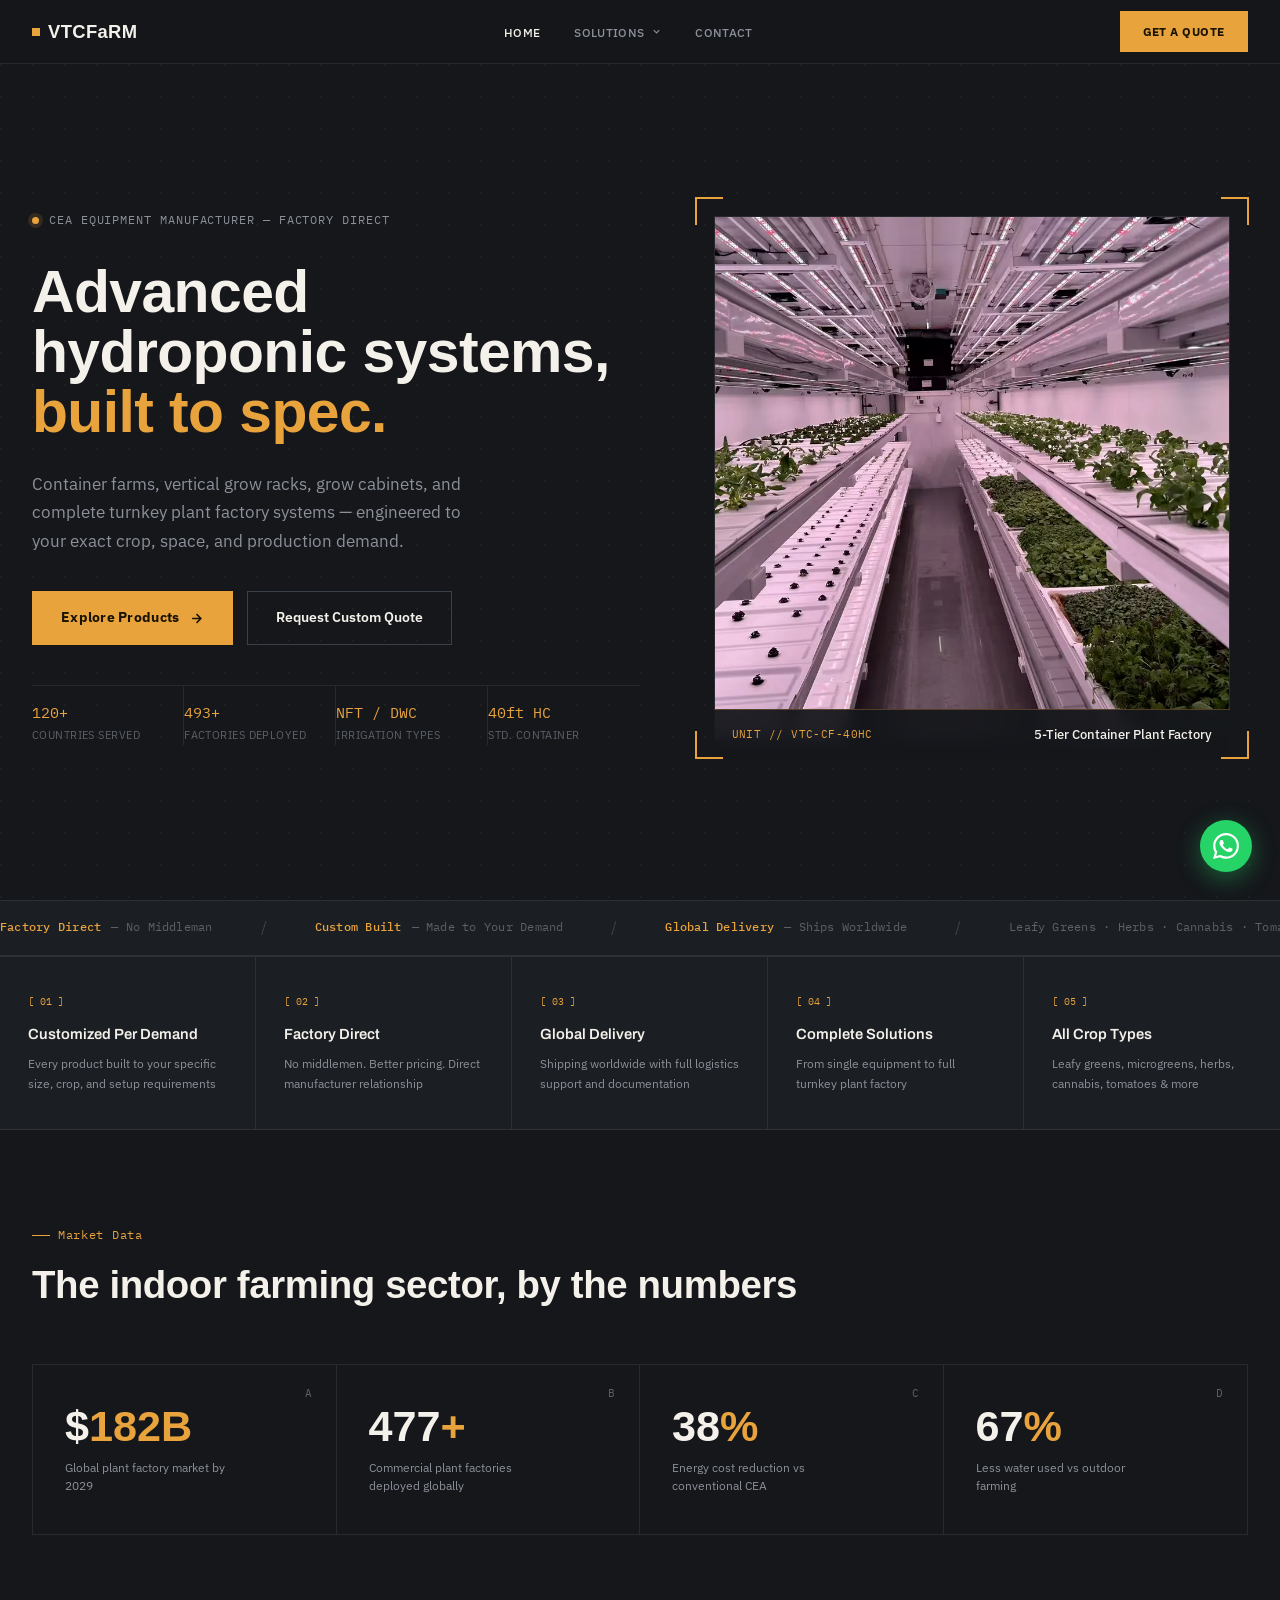
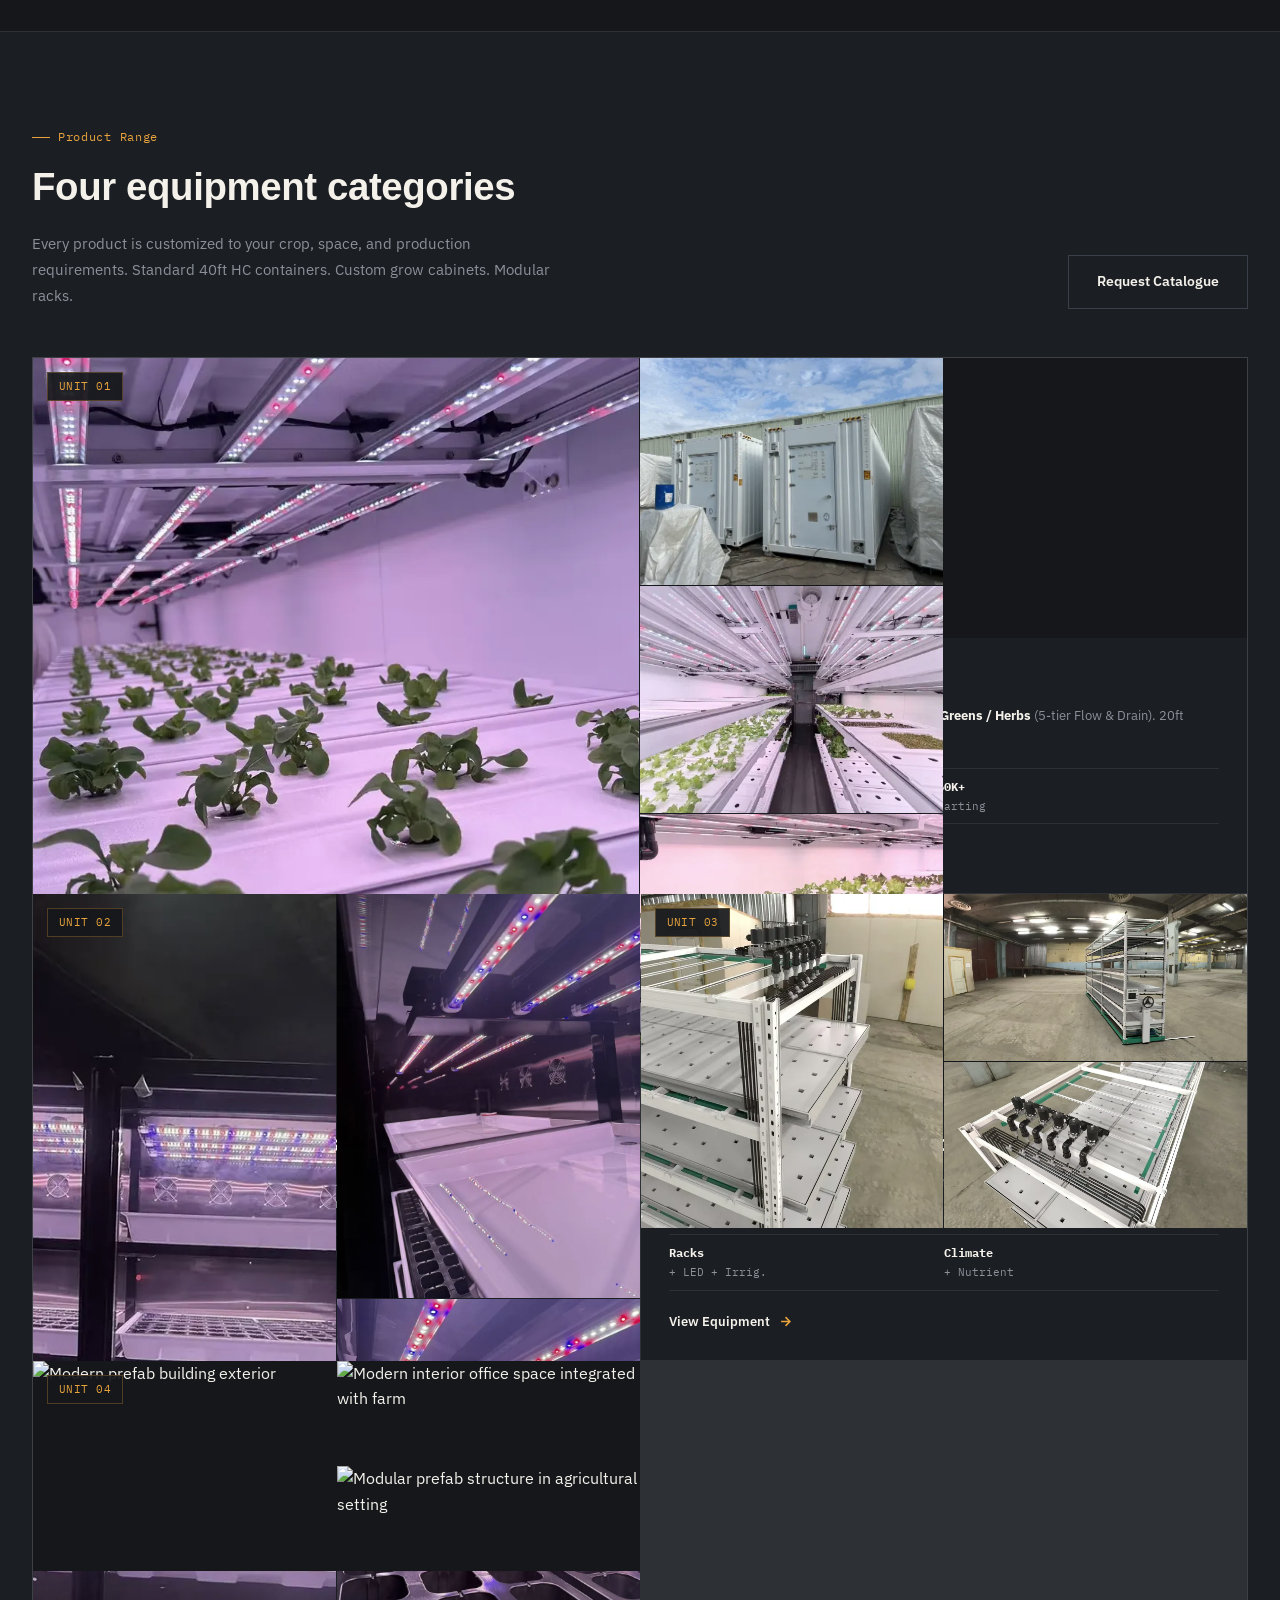
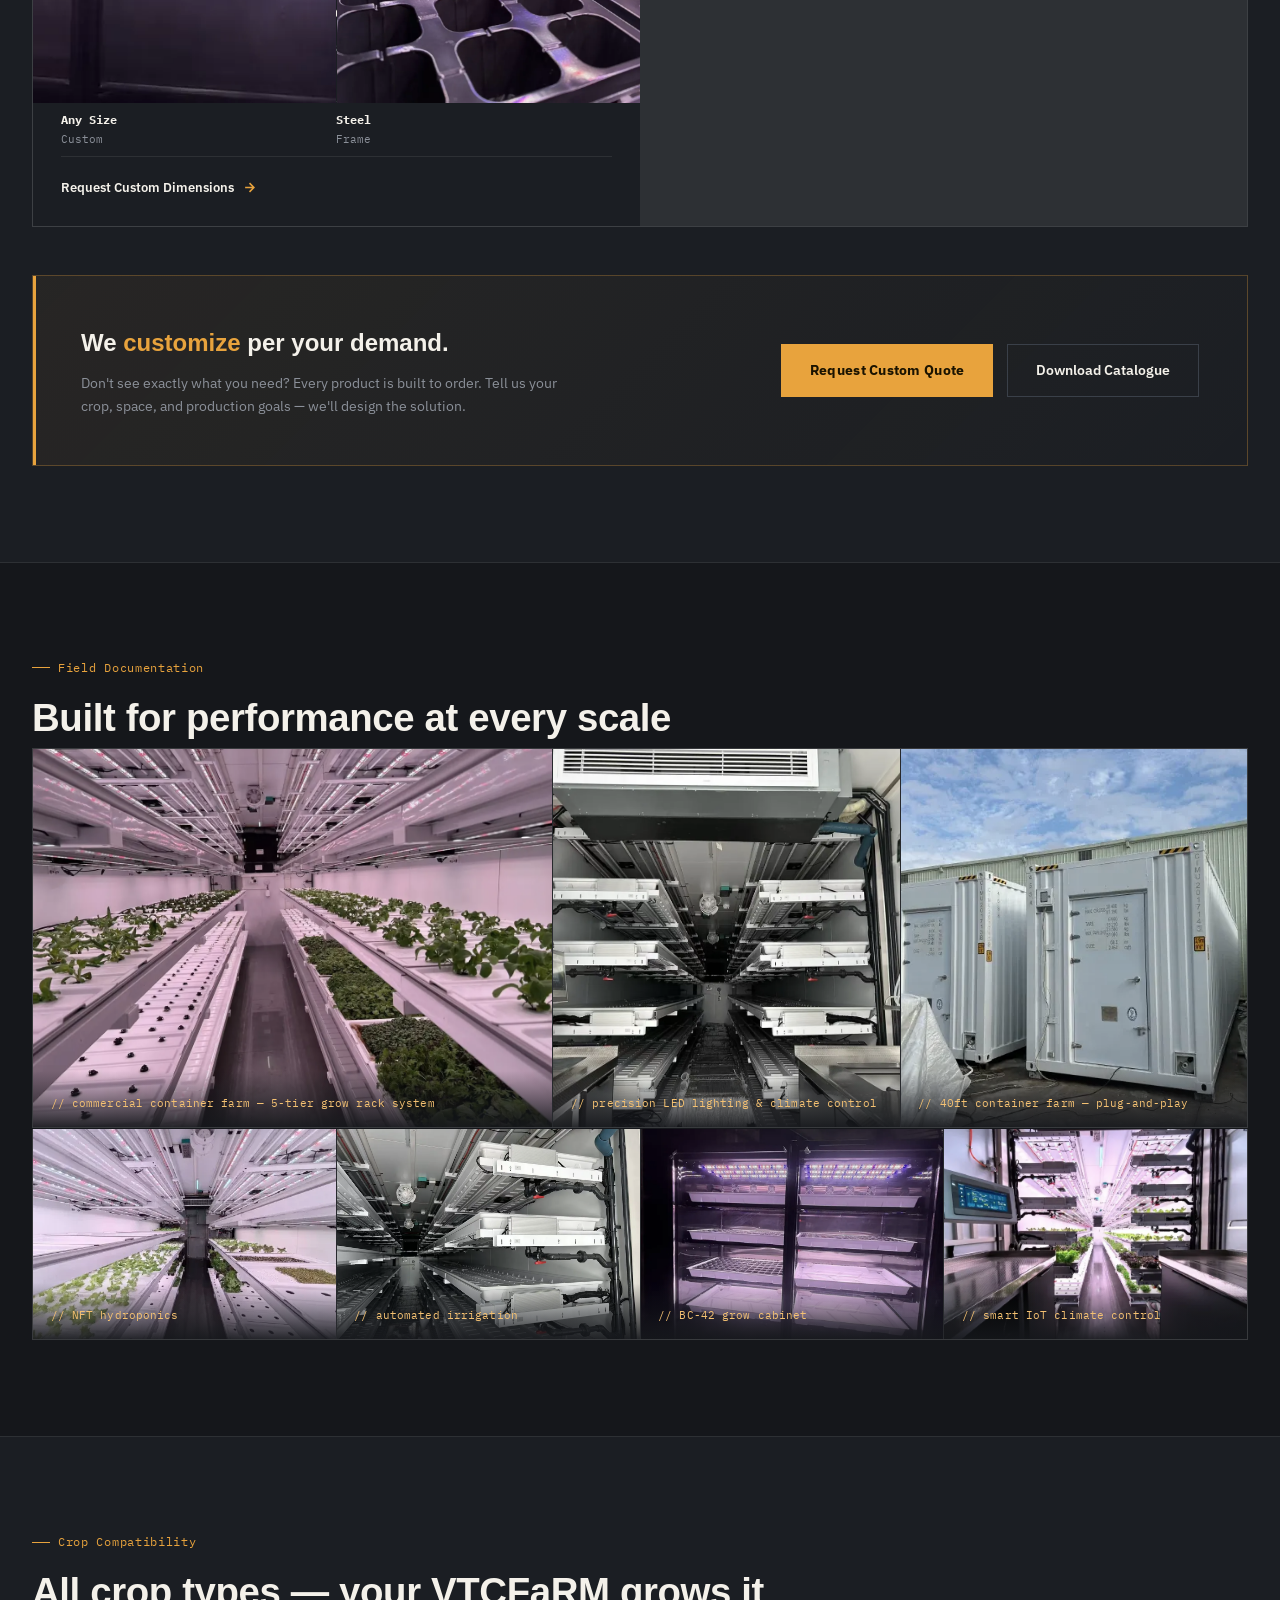
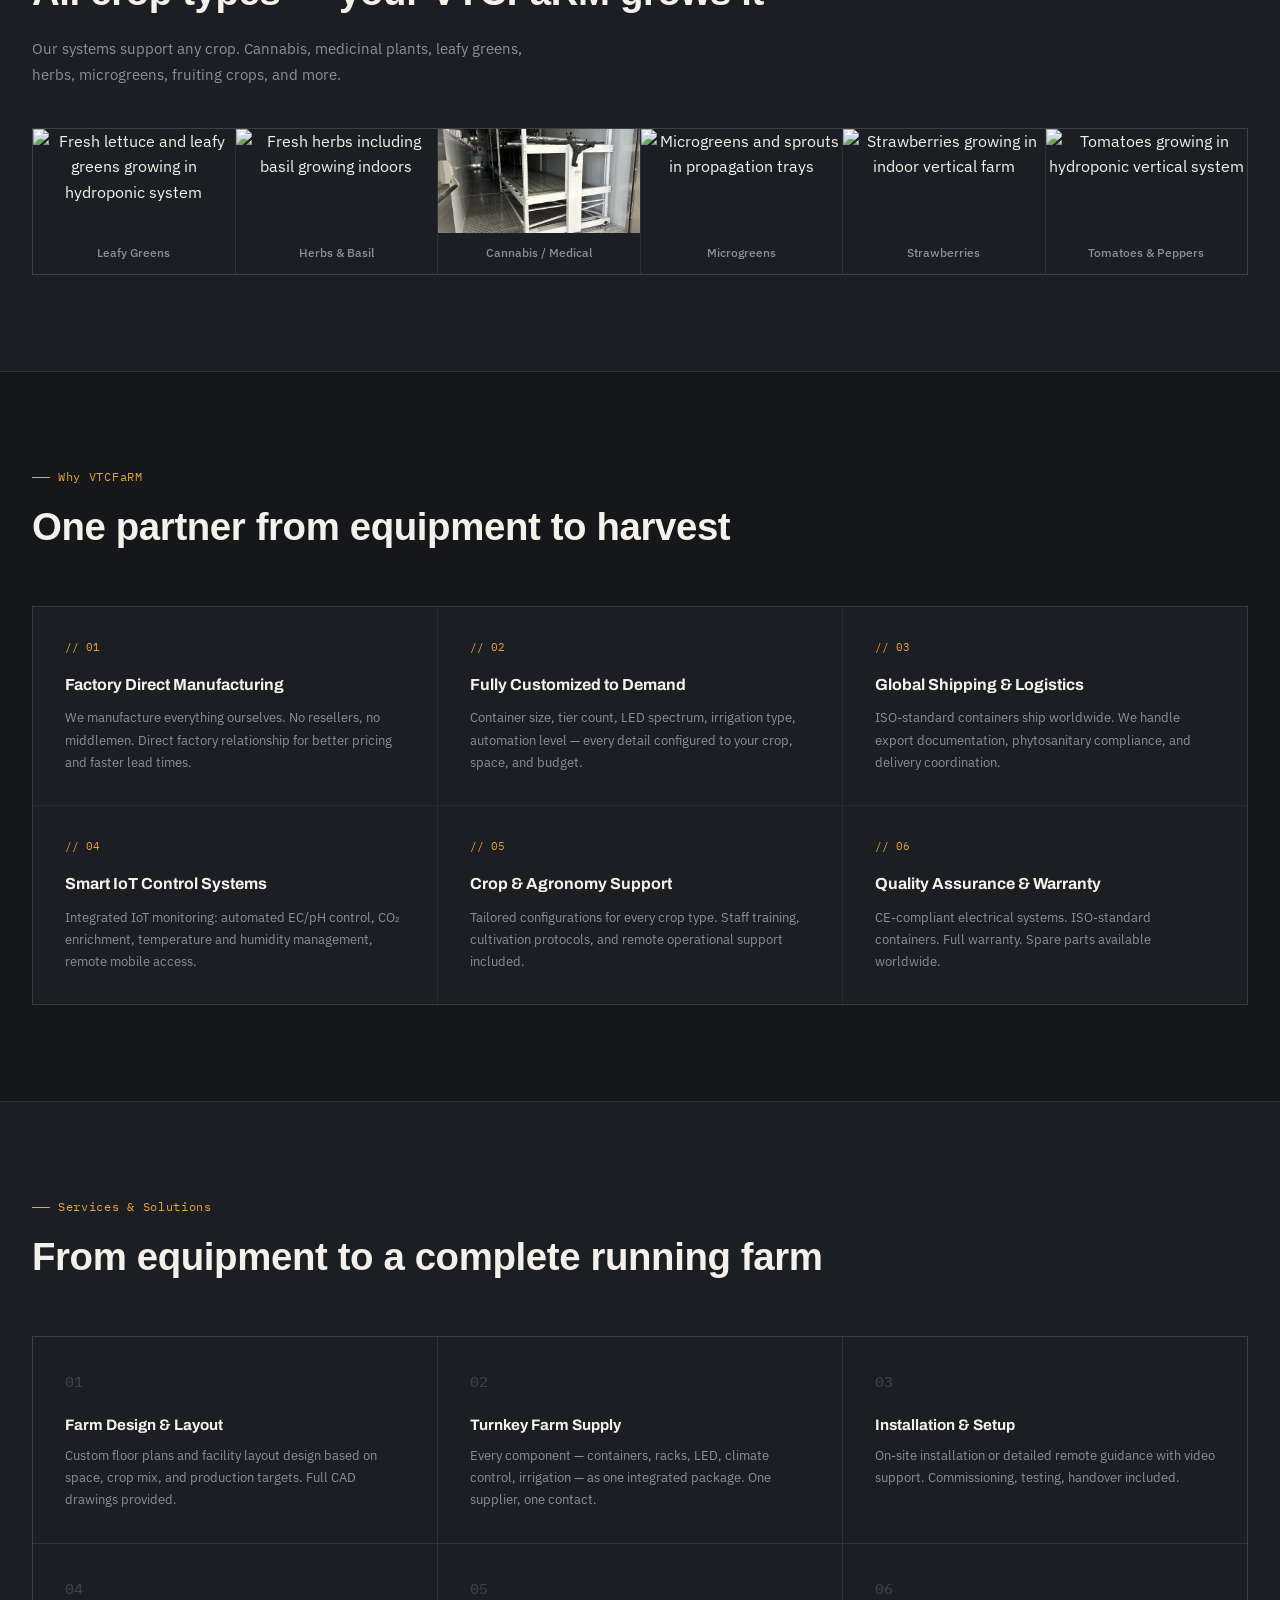
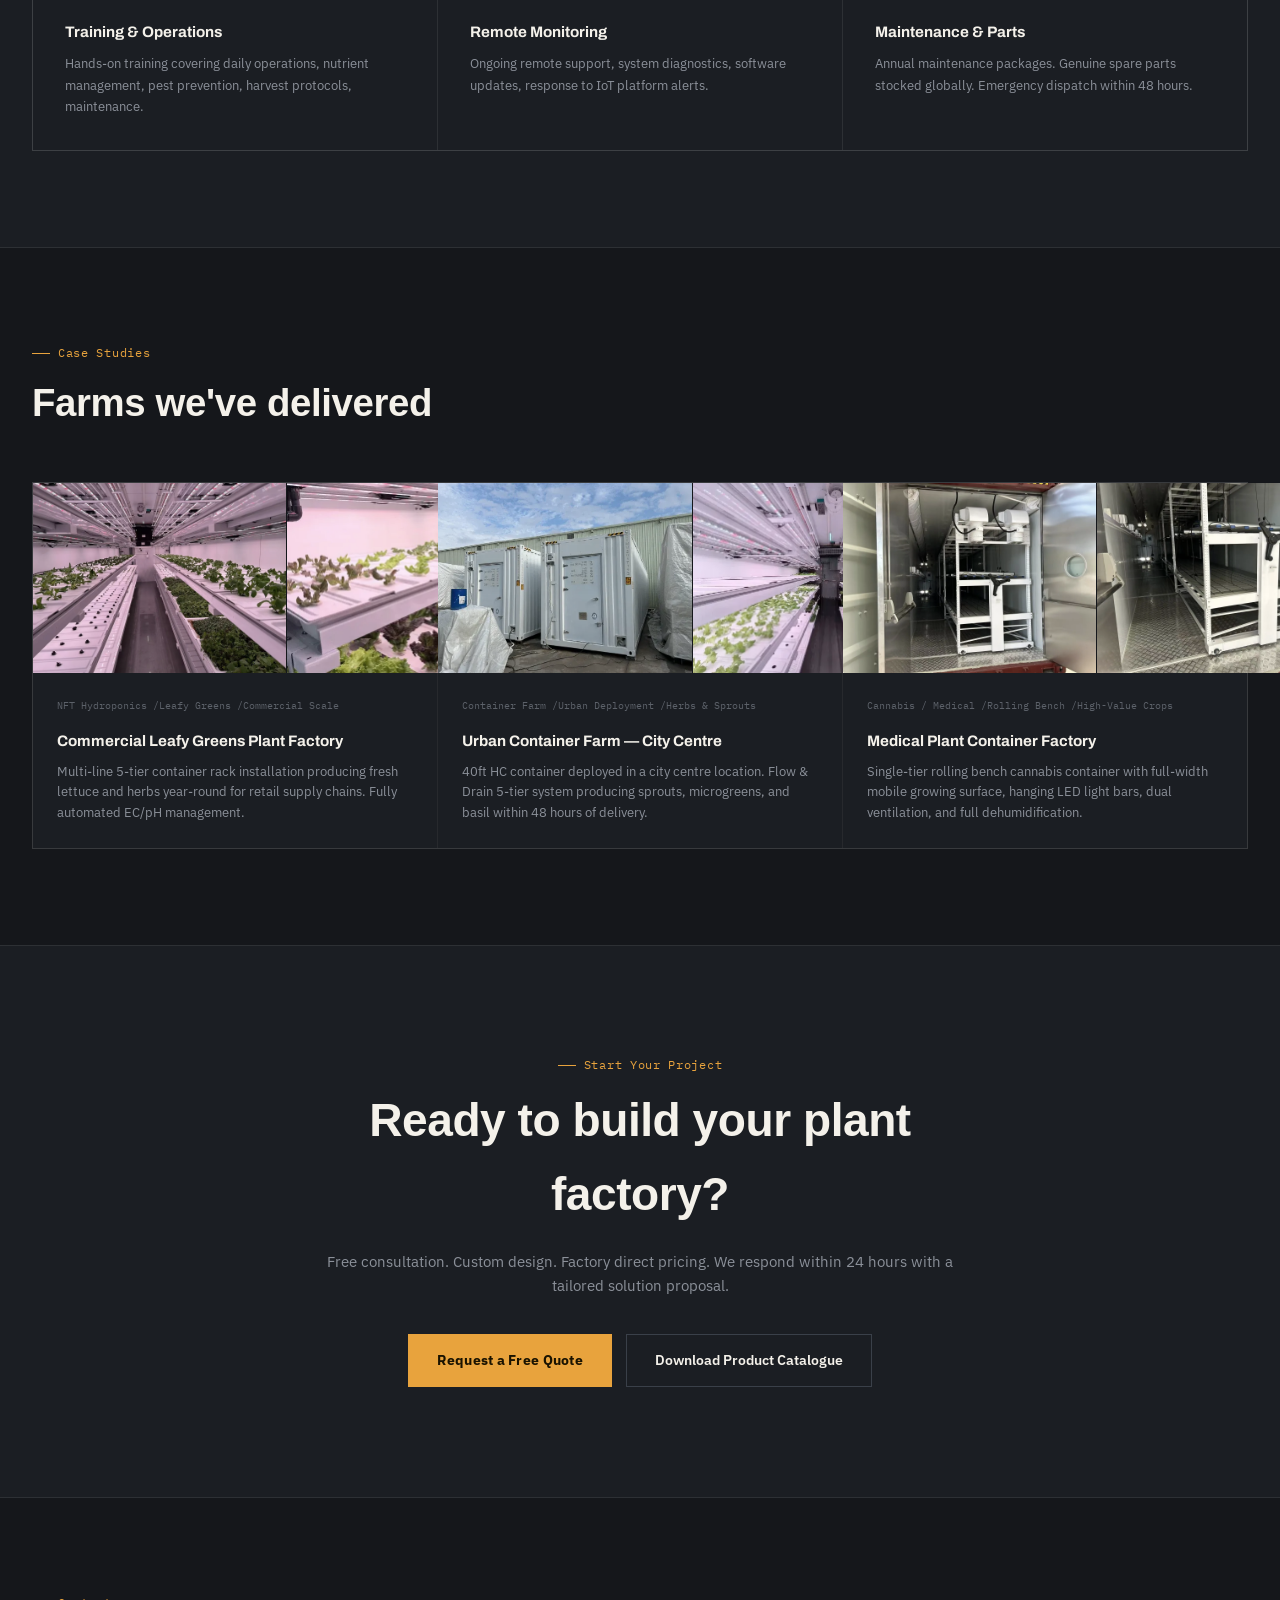
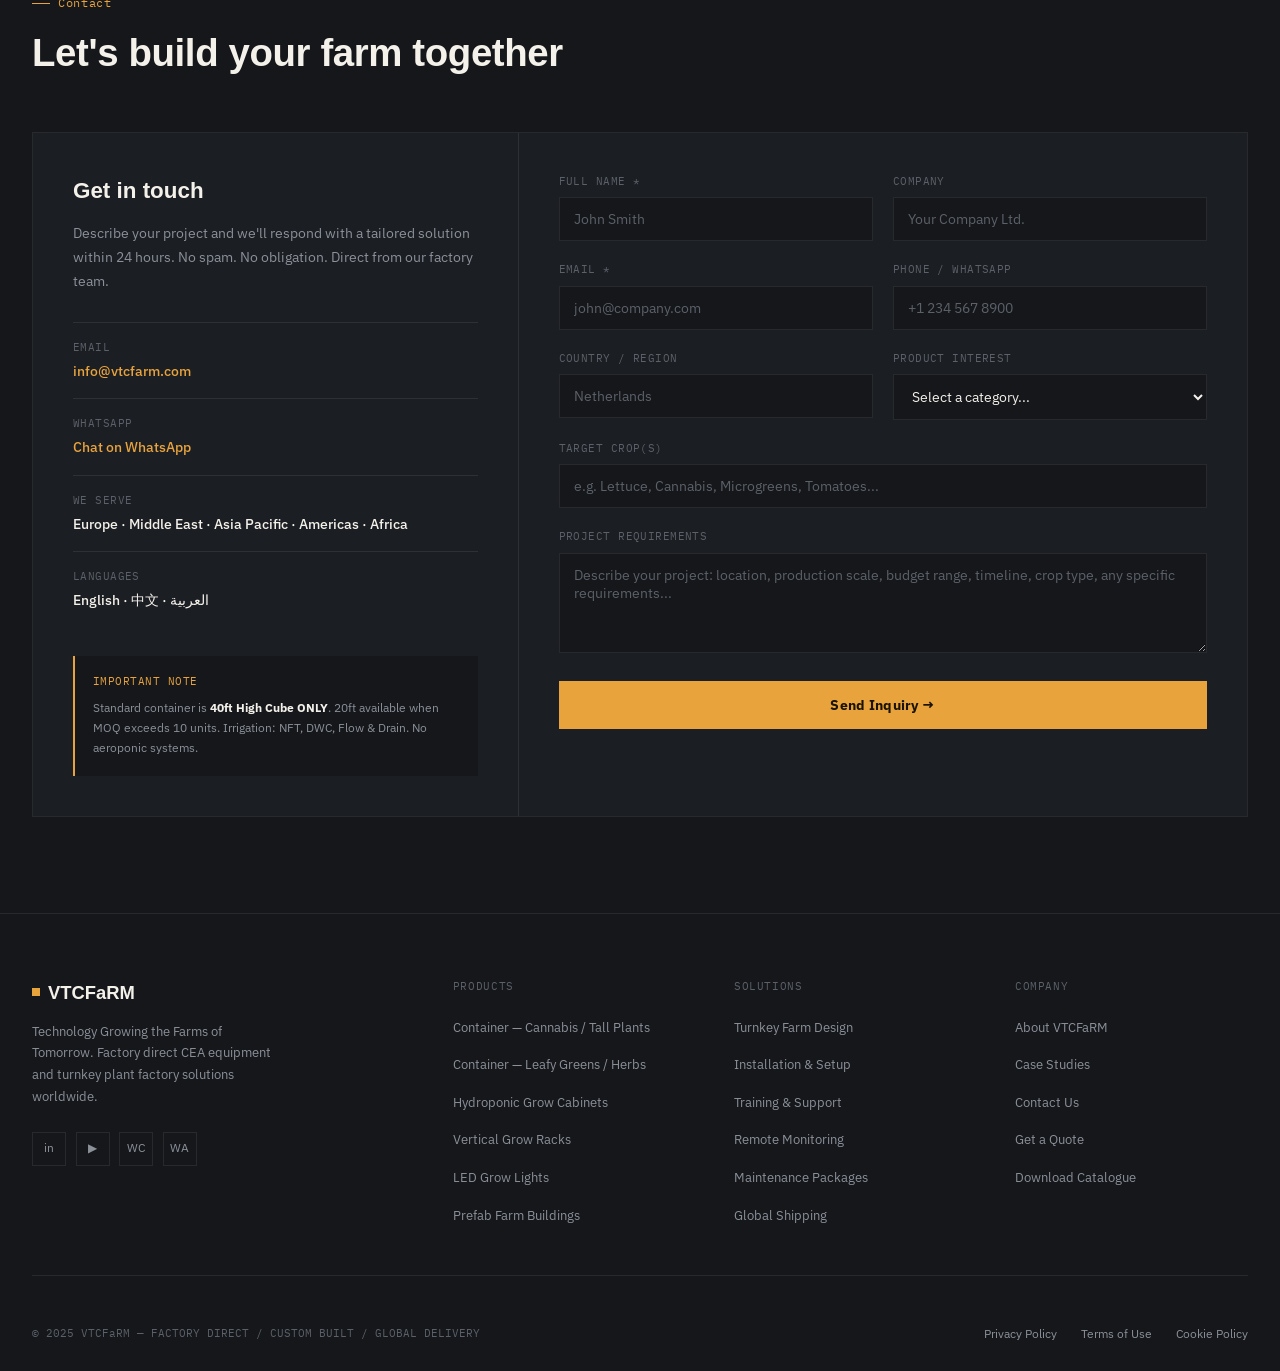
==== index.html @ f8f25120 "Add files via upload" ====
<!DOCTYPE html>
<html lang="en">
<head>
<meta charset="UTF-8"/>
<meta name="viewport" content="width=device-width, initial-scale=1.0, viewport-fit=cover"/>
<meta name="theme-color" content="#15171B"/>
<title>VTCFaRM | Advanced Hydroponic Solutions — Container Farms, Grow Racks, Plant Factory Systems</title>
<meta name="description" content="VTCFaRM specializes in controlled environment agriculture: 40ft container farms, grow cabinets, vertical grow racks, LED systems, and complete turnkey plant factory solutions. Factory direct. Global delivery. Fully customized."/>
<meta name="keywords" content="container farm, vertical farming, hydroponic systems, plant factory, grow cabinet, LED grow lights, CEA, indoor agriculture, NFT, DWC, flow drain, microgreens, cannabis, leafy greens"/>
<meta name="robots" content="index, follow"/>
<link rel="canonical" href="https://vtcfarm.com/"/>
<meta property="og:type" content="website"/>
<meta property="og:url" content="https://vtcfarm.com/"/>
<meta property="og:title" content="VTCFaRM | Advanced Hydroponic Solutions"/>
<meta property="og:description" content="Factory Direct. Custom Built. Global Delivery. Turnkey plant factory solutions for every crop type."/>
<meta property="og:image" content="https://vtcfarm.com/og.jpg"/>
<meta name="twitter:card" content="summary_large_image"/>
<meta name="twitter:title" content="VTCFaRM | Advanced Hydroponic Solutions"/>
<meta name="twitter:description" content="Factory Direct. Custom Built. Global Delivery."/>
<link rel="preconnect" href="https://fonts.googleapis.com"/>
<link rel="preconnect" href="https://fonts.gstatic.com" crossorigin/>
<link rel="preconnect" href="https://images.unsplash.com"/>
<link rel="preload" as="image" href="images/real-plants-full-corridor.webp" fetchpriority="high"/>
<link href="https://fonts.googleapis.com/css2?family=Archivo:wght@500;600;700;800&family=Archivo+Expanded:wght@600;700&family=IBM+Plex+Sans:wght@400;500;600&family=IBM+Plex+Mono:wght@400;500&display=swap" rel="stylesheet"/>
<link rel="icon" type="image/svg+xml" href="data:image/svg+xml,%3Csvg xmlns='http://www.w3.org/2000/svg' viewBox='0 0 100 100'%3E%3Ctext y='.9em' font-size='90'%3E🌿%3C/text%3E%3C/svg%3E"/>
<link rel="apple-touch-icon" href="apple-touch-icon.png"/>
<meta name="apple-mobile-web-app-capable" content="yes"/>
<meta name="apple-mobile-web-app-status-bar-style" content="black-translucent"/>
<meta name="apple-mobile-web-app-title" content="VTCFaRM"/>
<script type="application/ld+json">
{"@context":"https://schema.org","@type":"Organization","name":"VTCFaRM","description":"Agricultural technology company specializing in controlled environment agriculture, indoor vertical farming, and plant factory solutions.","url":"https://vtcfarm.com","contactPoint":{"@type":"ContactPoint","email":"info@vtcfarm.com","contactType":"sales","availableLanguage":["English","Chinese","Arabic"]},"sameAs":["https://linkedin.com/company/vtcfarm"]}
</script>
<style>
:root {
  --bg:        #15171B;
  --bg2:       #1B1E23;
  --bg3:       #21252B;
  --bg4:       #2A2F37;
  --steel:     #3A4049;
  --hairline:  rgba(255,255,255,0.08);
  --hairline2: rgba(255,255,255,0.05);
  --amber:     #E8A33D;
  --amber-lt:  #F4C172;
  --amber-dk:  #B97E22;
  --blue:      #4C8DF2;
  --blue-lt:   #7FACF7;
  --white:     #F4F1EA;
  --paper:     #EDEAE2;
  --muted:     #8B9099;
  --dim:       #5C6169;
  --amber-glow: rgba(232,163,61,0.14);
  --amber-line: rgba(232,163,61,0.28);
  --blue-glow:  rgba(76,141,242,0.12);
  --FD:   'Archivo', sans-serif;
  --FDX:  'Archivo Expanded', sans-serif;
  --FB:   'IBM Plex Sans', sans-serif;
  --FM:   'IBM Plex Mono', monospace;
  --r:    2px;
  --max:  1280px;
  --ease: cubic-bezier(0.16,1,0.3,1);
}
*,*::before,*::after{box-sizing:border-box;margin:0;padding:0}
html{scroll-behavior:smooth}
body{background:var(--bg);color:var(--white);font-family:var(--FB);line-height:1.6;overflow-x:hidden;font-size:16px}
img{display:block;max-width:100%;height:auto}
a{color:inherit;text-decoration:none}
:focus-visible{outline:2px solid var(--amber);outline-offset:3px}
@media (prefers-reduced-motion: reduce){*{animation-duration:0.01ms !important;transition-duration:0.01ms !important;}}

#nav{position:fixed;top:0;left:0;right:0;z-index:200;height:64px;padding:0 2rem;display:flex;align-items:center;justify-content:space-between;gap:1rem;background:rgba(21,23,27,0.92);-webkit-backdrop-filter:blur(14px);backdrop-filter:blur(14px);border-bottom:1px solid var(--hairline)}
.nav-logo{font-family:var(--FDX);font-weight:700;font-size:1.15rem;letter-spacing:0.02em;display:flex;align-items:center;gap:8px}
.nav-logo .mark{width:8px;height:8px;background:var(--amber)}
.nav-links{display:flex;align-items:center;gap:.1rem;list-style:none;flex:1;justify-content:center}
.nav-links a{padding:6px 16px;font-size:.78rem;font-weight:500;letter-spacing:0.03em;text-transform:uppercase;color:var(--muted);transition:color .2s;font-family:var(--FB)}
.nav-links a:hover,.nav-links a.act{color:var(--white)}
.nav-right{display:flex;align-items:center;gap:.75rem}
.nav-drop{position:relative}
.nav-drop-btn{display:flex;align-items:center;gap:6px;padding:6px 16px;font-size:.78rem;font-weight:500;letter-spacing:0.03em;text-transform:uppercase;color:var(--muted);background:none;border:none;cursor:pointer;font-family:var(--FB);transition:color .2s}
.nav-drop-btn:hover,.nav-drop.open .nav-drop-btn{color:var(--white)}
.nav-drop-btn svg{transition:transform .2s}
.nav-drop.open .nav-drop-btn svg{transform:rotate(180deg)}
.nav-drop-menu{display:none;position:absolute;top:calc(100% + 1px);left:50%;transform:translateX(-50%);background:var(--bg2);border:1px solid var(--hairline);min-width:248px;overflow:hidden;box-shadow:0 20px 50px rgba(0,0,0,0.5)}
.nav-drop.open .nav-drop-menu{display:block}
.nav-drop-item{display:flex;align-items:center;gap:10px;padding:12px 16px;font-size:.82rem;color:var(--muted);border-bottom:1px solid var(--hairline2);transition:background .15s,color .15s}
.nav-drop-item:last-child{border-bottom:none}
.nav-drop-item:hover{background:var(--bg3);color:var(--amber)}
.nav-drop-icon{font-family:var(--FM);font-size:.68rem;color:var(--amber);width:22px;flex-shrink:0}
.nav-drop-divider{height:1px;background:var(--hairline)}
.nav-cta{background:var(--amber);color:#1A1300;padding:10px 22px;font-weight:700;font-size:.78rem;letter-spacing:0.04em;text-transform:uppercase;font-family:var(--FB);white-space:nowrap;transition:background .2s;border:1px solid var(--amber)}
.nav-cta:hover{background:var(--amber-lt);border-color:var(--amber-lt)}
.ham{display:none;flex-direction:column;gap:5px;background:none;border:none;cursor:pointer;padding:4px}
.ham span{display:block;width:22px;height:2px;background:var(--white)}

.hero{min-height:100vh;padding:104px 2rem 0;display:flex;flex-direction:column;background:var(--bg);position:relative;overflow:hidden}
.hero-bg{position:absolute;inset:0;pointer-events:none;background-image:radial-gradient(circle at 1px 1px, var(--hairline) 1px, transparent 0);background-size:32px 32px;opacity:.5}
.hero-inner{max-width:var(--max);margin:0 auto;width:100%;flex:1;display:grid;grid-template-columns:1.1fr 1fr;gap:3.5rem;align-items:center;position:relative;z-index:1;padding-bottom:3rem}
.hero-tag{display:flex;align-items:center;gap:10px;margin-bottom:2rem}
.hero-tag .dot{width:7px;height:7px;background:var(--amber);border-radius:50%;flex-shrink:0;box-shadow:0 0 0 4px var(--amber-glow)}
.hero-tag span{font-family:var(--FM);font-size:.72rem;letter-spacing:0.08em;text-transform:uppercase;color:var(--muted)}
.hero-h1{font-family:var(--FDX);font-size:clamp(2.4rem,4.6vw,4.4rem);font-weight:700;line-height:1.02;letter-spacing:-0.01em;margin-bottom:1.75rem;color:var(--white)}
.hero-h1 .ac{color:var(--amber)}
.hero-sub{font-size:1.05rem;color:var(--muted);line-height:1.7;margin-bottom:2.25rem;max-width:460px;font-weight:400}
.hero-btns{display:flex;gap:.85rem;flex-wrap:wrap;margin-bottom:2.5rem}
.btn-a{background:var(--amber);color:#1A1300;padding:15px 28px;font-weight:700;font-size:.85rem;letter-spacing:0.02em;font-family:var(--FB);display:inline-flex;align-items:center;gap:10px;transition:all .25s var(--ease);border:1px solid var(--amber)}
.btn-a:hover{background:var(--amber-lt);border-color:var(--amber-lt);transform:translateY(-2px)}
.btn-o{background:transparent;color:var(--white);padding:15px 28px;border:1px solid var(--steel);font-weight:600;font-size:.85rem;font-family:var(--FB);display:inline-flex;align-items:center;gap:10px;transition:all .25s var(--ease)}
.btn-o:hover{border-color:var(--white)}
.hero-specs{display:flex;gap:0;border-top:1px solid var(--hairline)}
.hero-spec{flex:1;padding:14px 0 0;border-right:1px solid var(--hairline)}
.hero-spec:last-child{border-right:none}
.hero-spec-val{font-family:var(--FM);font-size:.95rem;color:var(--amber);margin-bottom:3px}
.hero-spec-label{font-size:.68rem;color:var(--dim);text-transform:uppercase;letter-spacing:0.04em}

.hero-visual{position:relative;height:560px}
.bracket-frame{position:absolute;inset:0}
.bracket-frame::before,.bracket-frame::after,.bracket-frame .bl,.bracket-frame .br{content:'';position:absolute;width:28px;height:28px;z-index:2}
.bracket-frame::before{top:-1px;left:-1px;border-top:2px solid var(--amber);border-left:2px solid var(--amber)}
.bracket-frame::after{top:-1px;right:-1px;border-top:2px solid var(--amber);border-right:2px solid var(--amber)}
.bracket-frame .bl{bottom:-1px;left:-1px;border-bottom:2px solid var(--amber);border-left:2px solid var(--amber)}
.bracket-frame .br{bottom:-1px;right:-1px;border-bottom:2px solid var(--amber);border-right:2px solid var(--amber)}
.hero-img-main{position:absolute;inset:18px;overflow:hidden;border:1px solid var(--hairline)}
.hero-img-main img{width:100%;height:100%;object-fit:cover;filter:grayscale(0.1) contrast(1.05)}
.hero-tagplate{position:absolute;bottom:-1px;left:18px;right:18px;background:rgba(21,23,27,0.94);-webkit-backdrop-filter:blur(8px);backdrop-filter:blur(8px);border-top:1px solid var(--amber-line);padding:14px 18px;display:flex;justify-content:space-between;align-items:center}
.tagplate-id{font-family:var(--FM);font-size:.68rem;color:var(--amber);letter-spacing:0.04em}
.tagplate-name{font-family:var(--FB);font-size:.82rem;color:var(--white);font-weight:500}

.ticker-wrap{background:var(--bg2);border-top:1px solid var(--hairline);border-bottom:1px solid var(--hairline);padding:14px 0;overflow:hidden}
.ticker{display:flex;gap:3rem;animation:scroll-x 28s linear infinite;width:max-content}
@keyframes scroll-x{from{transform:translateX(0)}to{transform:translateX(-50%)}}
.tick-item{display:flex;align-items:center;gap:10px;white-space:nowrap;font-family:var(--FM);font-size:.74rem;color:var(--dim);letter-spacing:0.02em}
.tick-item b{color:var(--amber);font-weight:500}
.tick-sep{color:var(--steel)}

.sec{padding:96px 2rem}
.sec-inner{max-width:var(--max);margin:0 auto}
.sec-head{display:flex;justify-content:space-between;align-items:flex-end;gap:2rem;margin-bottom:3rem;flex-wrap:wrap}
.sec-num{font-family:var(--FM);font-size:.72rem;color:var(--amber);letter-spacing:0.06em;margin-bottom:.6rem;display:flex;align-items:center;gap:8px}
.sec-num::before{content:'';width:18px;height:1px;background:var(--amber)}
.sec-h2{font-family:var(--FDX);font-size:clamp(1.7rem,3vw,2.5rem);font-weight:700;letter-spacing:-0.01em;color:var(--white)}
.sec-sub{color:var(--muted);font-size:.95rem;margin-top:.85rem;max-width:520px;line-height:1.7}

.km-strip{background:var(--bg2);border-top:1px solid var(--hairline);border-bottom:1px solid var(--hairline)}
.km-inner{max-width:var(--max);margin:0 auto;display:grid;grid-template-columns:repeat(5,1fr)}
.km-item{padding:2.25rem 1.75rem;border-right:1px solid var(--hairline);transition:background .2s}
.km-item:last-child{border-right:none}
.km-item:hover{background:var(--bg3)}
.km-tag{font-family:var(--FM);font-size:.65rem;color:var(--amber);margin-bottom:.85rem}
.km-title{font-family:var(--FD);font-size:.92rem;font-weight:600;color:var(--white);margin-bottom:.5rem}
.km-desc{font-size:.78rem;color:var(--muted);line-height:1.55}

.stats-grid{display:grid;grid-template-columns:repeat(4,1fr);border:1px solid var(--hairline);margin-top:3rem}
.stat-card{padding:2.5rem 2rem;border-right:1px solid var(--hairline);text-align:left;position:relative}
.stat-card:last-child{border-right:none}
.stat-card::before{content:attr(data-idx);position:absolute;top:1.25rem;right:1.5rem;font-family:var(--FM);font-size:.68rem;color:var(--dim)}
.stat-num{font-family:var(--FDX);font-size:clamp(1.9rem,3.4vw,2.7rem);font-weight:700;color:var(--white);line-height:1}
.stat-num .unit{color:var(--amber)}
.stat-label{font-size:.78rem;color:var(--muted);margin-top:.65rem;line-height:1.45;max-width:180px}

.prod-grid{display:grid;grid-template-columns:repeat(2,1fr);gap:1px;background:var(--hairline);margin-top:3rem;border:1px solid var(--hairline)}
.prod-card{background:var(--bg2);display:flex;flex-direction:column;transition:background .3s var(--ease)}
.prod-card:hover{background:var(--bg3)}
.pc-imgs{display:grid;grid-template-columns:1.5fr 1fr;height:230px;gap:1px;position:relative;background:var(--bg)}
.pc-imgs img{width:100%;height:100%;object-fit:cover;filter:grayscale(0.15);transition:filter .4s ease}
.prod-card:hover .pc-imgs img{filter:grayscale(0)}
.pc-imgs .pc-img-col{display:flex;flex-direction:column;gap:1px}
.pc-imgs .pc-img-col img{flex:1;width:100%;object-fit:cover}
.pc-pill{position:absolute;top:14px;left:14px;background:rgba(21,23,27,0.92);color:var(--amber);font-family:var(--FM);font-size:.66rem;letter-spacing:0.04em;padding:5px 11px;border:1px solid var(--amber-line);z-index:2}
.pc-body{padding:1.75rem;flex:1;display:flex;flex-direction:column}
.pc-title{font-family:var(--FD);font-size:1.1rem;font-weight:700;margin-bottom:.6rem;color:var(--white)}
.pc-desc{font-size:.84rem;color:var(--muted);line-height:1.65;margin-bottom:1.25rem;flex:1}
.pc-specs{display:flex;gap:0;border-top:1px solid var(--hairline);border-bottom:1px solid var(--hairline);margin-bottom:1.25rem}
.pc-spec{flex:1;padding:8px 4px 8px 0;font-family:var(--FM);font-size:.68rem;color:var(--muted)}
.pc-spec b{color:var(--white);display:block;font-size:.78rem;margin-bottom:1px}
.pc-link{display:inline-flex;align-items:center;gap:8px;color:var(--white);font-size:.82rem;font-weight:600;margin-top:auto;font-family:var(--FB)}
.pc-link svg{color:var(--amber);transition:transform .2s}
.prod-card:hover .pc-link svg{transform:translateX(5px)}
.prod-card.wide{grid-column:1/3}
.prod-card.wide .pc-imgs{height:280px;grid-template-columns:2fr 1fr 1fr}
.prod-card.wide .pc-img-col img{height:139px}

.showcase-row1{display:grid;grid-template-columns:1.5fr 1fr 1fr;gap:1px;height:380px;background:var(--hairline);border:1px solid var(--hairline)}
.showcase-row2{display:grid;grid-template-columns:repeat(4,1fr);gap:1px;margin-top:1px;background:var(--hairline);border:1px solid var(--hairline);border-top:none}
.sh-img{position:relative;overflow:hidden;background:var(--bg)}
.sh-img img{width:100%;height:100%;object-fit:cover;filter:grayscale(0.2);transition:filter .5s,transform .6s}
.sh-img:hover img{filter:grayscale(0);transform:scale(1.03)}
.showcase-row2 .sh-img{height:210px}
.sh-cap{position:absolute;bottom:0;left:0;right:0;background:linear-gradient(transparent,rgba(21,23,27,0.92));padding:1.5rem 1.1rem 0.9rem;font-family:var(--FM);font-size:.7rem;color:var(--amber-lt);letter-spacing:0.01em}

.crops-grid{display:grid;grid-template-columns:repeat(6,1fr);gap:1px;background:var(--hairline);border:1px solid var(--hairline);margin-top:2.5rem}
.crop-card{background:var(--bg2);text-align:center;transition:background .2s}
.crop-card:hover{background:var(--bg3)}
.crop-img{height:104px;overflow:hidden}
.crop-img img{width:100%;height:100%;object-fit:cover;filter:grayscale(0.3);transition:filter .3s,transform .4s}
.crop-card:hover .crop-img img{filter:grayscale(0);transform:scale(1.06)}
.crop-name{font-size:.74rem;font-weight:500;color:var(--muted);padding:.7rem .4rem;font-family:var(--FB)}

.custom-banner{border:1px solid var(--amber-line);background:linear-gradient(135deg,rgba(232,163,61,0.06),transparent);padding:3rem;display:flex;align-items:center;justify-content:space-between;gap:2rem;margin-top:3rem;flex-wrap:wrap;position:relative}
.custom-banner::before{content:'';position:absolute;top:0;left:0;width:3px;height:100%;background:var(--amber)}
.cb-title{font-family:var(--FDX);font-size:1.5rem;font-weight:700;margin-bottom:.5rem;color:var(--white)}
.cb-title .ac{color:var(--amber)}
.cb-desc{color:var(--muted);font-size:.9rem;max-width:480px;line-height:1.6}
.cb-btns{display:flex;gap:.85rem;flex-wrap:wrap;flex-shrink:0}

.why-grid{display:grid;grid-template-columns:repeat(3,1fr);gap:1px;background:var(--hairline);border:1px solid var(--hairline);margin-top:3rem}
.why-card{background:var(--bg2);padding:2rem;transition:background .2s}
.why-card:hover{background:var(--bg3)}
.why-tag{font-family:var(--FM);font-size:.68rem;color:var(--amber);margin-bottom:1rem}
.why-title{font-family:var(--FD);font-weight:700;font-size:1rem;color:var(--white);margin-bottom:.55rem}
.why-desc{font-size:.84rem;color:var(--muted);line-height:1.65}

.sol-grid{display:grid;grid-template-columns:repeat(3,1fr);gap:1px;background:var(--hairline);border:1px solid var(--hairline);margin-top:3rem}
.sol-card{background:var(--bg2);padding:2rem;transition:background .2s;position:relative}
.sol-card:hover{background:var(--bg3)}
.sol-id{font-family:var(--FM);font-size:.95rem;color:var(--steel);font-weight:500;margin-bottom:1.25rem}
.sol-title{font-family:var(--FD);font-weight:700;font-size:.95rem;color:var(--white);margin-bottom:.5rem}
.sol-desc{font-size:.83rem;color:var(--muted);line-height:1.65}

.proj-grid{display:grid;grid-template-columns:repeat(3,1fr);gap:1px;background:var(--hairline);border:1px solid var(--hairline);margin-top:3rem}
.proj-card{background:var(--bg2);transition:background .3s}
.proj-card:hover{background:var(--bg3)}
.proj-img{height:190px;position:relative;background:var(--bg)}
.proj-img-strip{display:flex;height:100%;gap:1px}
.proj-img-strip img{flex:1;object-fit:cover;filter:grayscale(0.2);transition:filter .4s,transform .5s}
.proj-card:hover .proj-img-strip img{filter:grayscale(0);transform:scale(1.04)}
.proj-body{padding:1.5rem}
.proj-tags{display:flex;gap:0;margin-bottom:1rem;font-family:var(--FM);font-size:.65rem;color:var(--dim);flex-wrap:wrap}
.proj-tags span:not(:last-child)::after{content:' / '}
.proj-title{font-family:var(--FD);font-weight:700;font-size:.95rem;color:var(--white);margin-bottom:.5rem}
.proj-desc{font-size:.81rem;color:var(--muted);line-height:1.6}

.cta-strip{padding:110px 2rem;text-align:center;position:relative;background:var(--bg2);border-top:1px solid var(--hairline);border-bottom:1px solid var(--hairline)}
.cta-inner{max-width:640px;margin:0 auto;position:relative;z-index:1}
.cta-h2{font-family:var(--FDX);font-size:clamp(1.9rem,3.6vw,2.9rem);font-weight:700;letter-spacing:-0.01em;margin-bottom:1.1rem;color:var(--white)}
.cta-sub{color:var(--muted);margin-bottom:2.25rem;font-size:.95rem}
.cta-btns{display:flex;gap:.85rem;justify-content:center;flex-wrap:wrap}

.contact-layout{display:grid;grid-template-columns:1fr 1.5fr;gap:0;margin-top:3rem;border:1px solid var(--hairline)}
.contact-info{padding:2.5rem;border-right:1px solid var(--hairline);background:var(--bg2)}
.contact-info h3{font-family:var(--FDX);font-size:1.4rem;font-weight:700;margin-bottom:.85rem;color:var(--white)}
.contact-info p{color:var(--muted);font-size:.88rem;line-height:1.7;margin-bottom:1.75rem}
.c-detail{padding:1rem 0;border-top:1px solid var(--hairline)}
.c-label{font-family:var(--FM);font-size:.66rem;color:var(--dim);text-transform:uppercase;letter-spacing:0.04em}
.c-val{font-size:.88rem;color:var(--white);font-weight:500;margin-top:4px}
.c-val a{color:var(--amber)}
.c-note{margin-top:1.75rem;padding:1.1rem;background:var(--bg);border-left:2px solid var(--amber)}
.c-note-tag{font-family:var(--FM);font-size:.66rem;color:var(--amber);text-transform:uppercase;letter-spacing:0.05em;margin-bottom:.5rem}
.c-note-desc{font-size:.78rem;color:var(--muted);line-height:1.6}

.form{display:flex;flex-direction:column;gap:0;padding:2.5rem;background:var(--bg2)}
.form-row{display:grid;grid-template-columns:1fr 1fr;gap:1.25rem;margin-bottom:1.25rem}
.fg{display:flex;flex-direction:column;gap:7px;margin-bottom:1.25rem}
.form-row .fg{margin-bottom:0}
label{font-family:var(--FM);font-size:.68rem;color:var(--dim);text-transform:uppercase;letter-spacing:0.04em}
input,select,textarea{background:var(--bg);border:1px solid var(--hairline);border-radius:0;padding:12px 14px;color:var(--white);font-family:var(--FB);font-size:.88rem;outline:none;width:100%;transition:border-color .2s}
input:focus,select:focus,textarea:focus{border-color:var(--amber)}
input::placeholder,textarea::placeholder{color:var(--dim)}
select option{background:var(--bg)}
textarea{resize:vertical;min-height:100px}
.form-submit{background:var(--amber);color:#1A1300;border:1px solid var(--amber);padding:14px;font-weight:700;font-size:.85rem;letter-spacing:0.02em;font-family:var(--FB);cursor:pointer;transition:all .25s;width:100%;margin-top:.5rem}
.form-submit:hover{background:var(--amber-lt);border-color:var(--amber-lt)}

footer{background:var(--bg);border-top:1px solid var(--hairline);padding:64px 2rem 28px}
.footer-inner{max-width:var(--max);margin:0 auto}
.footer-top{display:grid;grid-template-columns:1.6fr 1fr 1fr 1fr;gap:3rem;margin-bottom:3rem;padding-bottom:3rem;border-bottom:1px solid var(--hairline)}
.f-logo{font-family:var(--FDX);font-weight:700;font-size:1.15rem;margin-bottom:.85rem;display:flex;align-items:center;gap:8px}
.f-logo .mark{width:8px;height:8px;background:var(--amber)}
.f-tagline{font-size:.8rem;color:var(--muted);line-height:1.7;max-width:240px;margin-bottom:1.5rem}
.f-socials{display:flex;gap:.6rem}
.f-social{width:34px;height:34px;border:1px solid var(--hairline);display:flex;align-items:center;justify-content:center;font-size:.72rem;color:var(--muted);transition:all .2s}
.f-social:hover{border-color:var(--amber);color:var(--amber)}
.f-col-title{font-family:var(--FM);font-size:.66rem;letter-spacing:0.06em;text-transform:uppercase;color:var(--dim);margin-bottom:1.2rem}
.f-links{list-style:none;display:flex;flex-direction:column;gap:.75rem}
.f-links a{font-size:.83rem;color:var(--muted);transition:color .2s}
.f-links a:hover{color:var(--amber)}
.footer-bottom{display:flex;justify-content:space-between;align-items:center;flex-wrap:wrap;gap:1rem}
.f-copy{font-family:var(--FM);font-size:.7rem;color:var(--dim)}
.f-legal{display:flex;gap:1.5rem}
.f-legal a{font-size:.75rem;color:var(--muted);transition:color .2s}
.f-legal a:hover{color:var(--amber)}

.wa-btn{position:fixed;bottom:28px;right:28px;z-index:300;width:52px;height:52px;border-radius:50%;background:#25D366;display:flex;align-items:center;justify-content:center;box-shadow:0 6px 24px rgba(37,211,102,.4);transition:transform .25s}
.wa-btn:hover{transform:scale(1.08)}
.wa-btn svg{width:26px;height:26px;fill:white}

.rev{opacity:0;transform:translateY(18px);transition:opacity .7s var(--ease),transform .7s var(--ease)}
.rev.in{opacity:1;transform:none}
.d1{transition-delay:.08s}
.d2{transition-delay:.16s}
.d3{transition-delay:.24s}
.d4{transition-delay:.32s}

@media(max-width:1100px){
  .hero-inner{grid-template-columns:1fr}
  .hero-visual{display:none}
  .km-inner{grid-template-columns:repeat(3,1fr)}
  .km-item:nth-child(3){border-right:none}
  .prod-grid{grid-template-columns:1fr}
  .prod-card.wide{grid-column:auto}
  .prod-card.wide .pc-imgs{grid-template-columns:1.5fr 1fr}
  .footer-top{grid-template-columns:1fr 1fr}
  .crops-grid{grid-template-columns:repeat(3,1fr)}
  .why-grid{grid-template-columns:repeat(2,1fr)}
  .sol-grid{grid-template-columns:repeat(2,1fr)}
  .stats-grid{grid-template-columns:repeat(2,1fr)}
  .stat-card:nth-child(2n){border-right:none}
  .contact-layout{grid-template-columns:1fr}
  .contact-info{border-right:none;border-bottom:1px solid var(--hairline)}
}
@media(max-width:768px){
  .nav-links,.nav-cta{display:none}
  .ham{display:flex}
  #nav.open .nav-links{display:flex;flex-direction:column;gap:0;position:absolute;top:64px;left:0;right:0;background:var(--bg2);padding:.5rem;border-bottom:1px solid var(--hairline)}
  #nav.open .nav-links a{padding:12px 16px}
  #nav.open .nav-drop{width:100%}
  #nav.open .nav-drop-btn{width:100%;justify-content:space-between;padding:12px 16px}
  #nav.open .nav-drop-menu{position:static;transform:none;width:100%;display:none;box-shadow:none;border:none;margin-top:4px}
  #nav.open .nav-drop.open .nav-drop-menu{display:block}
  #nav.open .nav-cta{display:block;margin:.5rem 1rem 1rem;text-align:center}
  .km-inner{grid-template-columns:1fr 1fr}
  .km-item:nth-child(3){border-right:1px solid var(--hairline)}
  .km-item:nth-child(2n){border-right:none}
  .stats-grid{grid-template-columns:1fr 1fr}
  .sol-grid{grid-template-columns:1fr}
  .proj-grid{grid-template-columns:1fr}
  .form-row{grid-template-columns:1fr}
  .footer-top{grid-template-columns:1fr}
  .showcase-row1{grid-template-columns:1fr;height:auto}
  .showcase-row1 .sh-img{height:220px}
  .showcase-row2{grid-template-columns:1fr 1fr}
  .crops-grid{grid-template-columns:repeat(2,1fr)}
  .why-grid{grid-template-columns:1fr}
  .custom-banner{flex-direction:column}
  .hero-specs{flex-wrap:wrap}
  .hero-spec{flex:1 1 50%;border-bottom:1px solid var(--hairline);padding-bottom:14px}
  .sec{padding:56px 1.25rem}
  .hero{padding:88px 1.25rem 0}
  input,select,textarea{font-size:16px}
}
</style>
</head>
<body>

<nav id="nav">
  <a class="nav-logo" href="index.html"><span class="mark"></span>VTCFaRM</a>
  <ul class="nav-links">
    <li><a href="index.html" class="act">Home</a></li>
    <li class="nav-drop" id="solDrop">
      <button class="nav-drop-btn" onclick="toggleDrop(event,'solDrop')">
        Solutions
        <svg width="11" height="11" fill="none" stroke="currentColor" stroke-width="2.5" viewBox="0 0 24 24"><path d="M6 9l6 6 6-6"/></svg>
      </button>
      <div class="nav-drop-menu">
        <a href="container-farm.html" class="nav-drop-item"><span class="nav-drop-icon">01</span> Container Farms</a>
        <a href="grow-cabinet.html" class="nav-drop-item"><span class="nav-drop-icon">02</span> Grow Cabinets</a>
        <a href="vertical-rack.html" class="nav-drop-item"><span class="nav-drop-icon">03</span> Vertical Equipment</a>
        <a href="prefab-houses.html" class="nav-drop-item"><span class="nav-drop-icon">04</span> Prefab Houses</a>
        <div class="nav-drop-divider"></div>
        <a href="#solutions" class="nav-drop-item"><span class="nav-drop-icon">→</span> Services &amp; Support</a>
      </div>
    </li>
    <li><a href="#contact">Contact</a></li>
  </ul>
  <div class="nav-right">
    <a class="nav-cta" href="#contact">Get a Quote</a>
    <button class="ham" id="ham" aria-label="Menu">
      <span></span><span></span><span></span>
    </button>
  </div>
</nav>

<section class="hero">
  <div class="hero-bg"></div>
  <div class="hero-inner">
    <div class="hero-content">
      <div class="hero-tag"><span class="dot"></span><span>CEA Equipment Manufacturer — Factory Direct</span></div>
      <h1 class="hero-h1">Advanced<br>hydroponic systems,<br><span class="ac">built to spec.</span></h1>
      <p class="hero-sub">Container farms, vertical grow racks, grow cabinets, and complete turnkey plant factory systems — engineered to your exact crop, space, and production demand.</p>
      <div class="hero-btns">
        <a href="#products" class="btn-a">
          Explore Products
          <svg width="15" height="15" fill="none" stroke="currentColor" stroke-width="2.5" viewBox="0 0 24 24"><path d="M5 12h14M12 5l7 7-7 7"/></svg>
        </a>
        <a href="#contact" class="btn-o">Request Custom Quote</a>
      </div>
      <div class="hero-specs">
        <div class="hero-spec"><div class="hero-spec-val">120+</div><div class="hero-spec-label">Countries Served</div></div>
        <div class="hero-spec"><div class="hero-spec-val">493+</div><div class="hero-spec-label">Factories Deployed</div></div>
        <div class="hero-spec"><div class="hero-spec-val">NFT / DWC</div><div class="hero-spec-label">Irrigation Types</div></div>
        <div class="hero-spec"><div class="hero-spec-val">40ft HC</div><div class="hero-spec-label">Std. Container</div></div>
      </div>
    </div>
    <div class="hero-visual">
      <div class="bracket-frame"><span class="bl"></span><span class="br"></span></div>
      <div class="hero-img-main">
        <img src="images/real-plants-full-corridor.webp" loading="eager" decoding="async" fetchpriority="high" width="1200" height="900" alt="Interior of container plant factory with vertical growing racks, LED lighting, and lush leafy greens">
      </div>
      <div class="hero-tagplate">
        <span class="tagplate-id">UNIT // VTC-CF-40HC</span>
        <span class="tagplate-name">5-Tier Container Plant Factory</span>
      </div>
    </div>
  </div>
</section>

<div class="ticker-wrap" aria-hidden="true">
  <div class="ticker">
    <div class="tick-item"><b>Factory Direct</b> — No Middleman</div><div class="tick-sep">/</div>
    <div class="tick-item"><b>Custom Built</b> — Made to Your Demand</div><div class="tick-sep">/</div>
    <div class="tick-item"><b>Global Delivery</b> — Ships Worldwide</div><div class="tick-sep">/</div>
    <div class="tick-item">Leafy Greens · Herbs · Cannabis · Tomatoes · Microgreens</div><div class="tick-sep">/</div>
    <div class="tick-item"><b>Complete Solutions</b> — Equipment to Turnkey Farm</div><div class="tick-sep">/</div>
    <div class="tick-item">NFT · DWC · Flow &amp; Drain Irrigation</div><div class="tick-sep">/</div>
    <div class="tick-item"><b>Factory Direct</b> — No Middleman</div><div class="tick-sep">/</div>
    <div class="tick-item"><b>Custom Built</b> — Made to Your Demand</div><div class="tick-sep">/</div>
    <div class="tick-item"><b>Global Delivery</b> — Ships Worldwide</div><div class="tick-sep">/</div>
    <div class="tick-item">Leafy Greens · Herbs · Cannabis · Tomatoes · Microgreens</div><div class="tick-sep">/</div>
    <div class="tick-item"><b>Complete Solutions</b> — Equipment to Turnkey Farm</div><div class="tick-sep">/</div>
    <div class="tick-item">NFT · DWC · Flow &amp; Drain Irrigation</div>
  </div>
</div>

<div class="km-strip">
  <div class="km-inner">
    <div class="km-item rev">
      <div class="km-tag">[ 01 ]</div>
      <div class="km-title">Customized Per Demand</div>
      <div class="km-desc">Every product built to your specific size, crop, and setup requirements</div>
    </div>
    <div class="km-item rev d1">
      <div class="km-tag">[ 02 ]</div>
      <div class="km-title">Factory Direct</div>
      <div class="km-desc">No middlemen. Better pricing. Direct manufacturer relationship</div>
    </div>
    <div class="km-item rev d2">
      <div class="km-tag">[ 03 ]</div>
      <div class="km-title">Global Delivery</div>
      <div class="km-desc">Shipping worldwide with full logistics support and documentation</div>
    </div>
    <div class="km-item rev d3">
      <div class="km-tag">[ 04 ]</div>
      <div class="km-title">Complete Solutions</div>
      <div class="km-desc">From single equipment to full turnkey plant factory</div>
    </div>
    <div class="km-item rev d4">
      <div class="km-tag">[ 05 ]</div>
      <div class="km-title">All Crop Types</div>
      <div class="km-desc">Leafy greens, microgreens, herbs, cannabis, tomatoes &amp; more</div>
    </div>
  </div>
</div>

<section class="sec">
  <div class="sec-inner">
    <div class="sec-num">Market Data</div>
    <div class="sec-h2">The indoor farming sector, by the numbers</div>
    <div class="stats-grid">
      <div class="stat-card rev" data-idx="A">
        <div class="stat-num">$<span class="ctr unit" data-t="188">0</span><span class="unit">B</span></div>
        <div class="stat-label">Global plant factory market by 2029</div>
      </div>
      <div class="stat-card rev d1" data-idx="B">
        <div class="stat-num"><span class="ctr" data-t="493">0</span><span class="unit">+</span></div>
        <div class="stat-label">Commercial plant factories deployed globally</div>
      </div>
      <div class="stat-card rev d2" data-idx="C">
        <div class="stat-num"><span class="ctr" data-t="40">0</span><span class="unit">%</span></div>
        <div class="stat-label">Energy cost reduction vs conventional CEA</div>
      </div>
      <div class="stat-card rev d3" data-idx="D">
        <div class="stat-num"><span class="ctr" data-t="70">0</span><span class="unit">%</span></div>
        <div class="stat-label">Less water used vs outdoor farming</div>
      </div>
    </div>
  </div>
</section>

<section class="sec" id="products" style="background:var(--bg2);border-top:1px solid var(--hairline);border-bottom:1px solid var(--hairline)">
  <div class="sec-inner">
    <div class="sec-head">
      <div>
        <div class="sec-num">Product Range</div>
        <div class="sec-h2">Four equipment categories</div>
        <div class="sec-sub">Every product is customized to your crop, space, and production requirements. Standard 40ft HC containers. Custom grow cabinets. Modular racks.</div>
      </div>
      <a href="#contact" class="btn-o">Request Catalogue</a>
    </div>

    <div class="prod-grid">

      <a href="container-farm.html" class="prod-card wide rev">
        <div class="pc-imgs">
          <img src="images/real-plants-growing.webp" loading="lazy" decoding="async" width="1200" height="900" alt="Interior of container plant factory with vertical growing racks and LED lighting">
          <div class="pc-img-col">
            <img src="images/container-exterior-factory.webp" loading="lazy" decoding="async" width="650" height="487" alt="40ft container farm exterior">
            <img src="images/container-lettuce-growing.webp" loading="lazy" decoding="async" width="510" height="383" alt="Leafy greens in hydroponic container system">
            <img src="images/container-lettuce-closeup.webp" loading="lazy" decoding="async" width="510" height="382" alt="Close-up of fresh herbs growing inside container farm">
          </div>
          <div class="pc-pill">UNIT 01</div>
        </div>
        <div class="pc-body">
          <div class="pc-title">Container Plant Factories — 2 Types</div>
          <div class="pc-desc">Standard 40ft HC ISO container. Two configurations: <strong style="color:var(--white)">Tall Plants / Cannabis</strong> (2-tier dual side with 60cm corridor, or single-tier rolling bench) and <strong style="color:var(--white)">Leafy Greens / Herbs</strong> (5-tier Flow &amp; Drain). 20ft available for MOQ &gt;10 units.</div>
          <div class="pc-specs">
            <div class="pc-spec"><b>40ft HC</b>Standard</div>
            <div class="pc-spec"><b>Climate</b>Full control</div>
            <div class="pc-spec"><b>NFT/DWC</b>Irrigation</div>
            <div class="pc-spec"><b>$60K+</b>Starting</div>
          </div>
          <div class="pc-link">View Both Container Types <svg width="15" height="15" fill="none" stroke="currentColor" stroke-width="2.5" viewBox="0 0 24 24"><path d="M5 12h14M12 5l7 7-7 7"/></svg></div>
        </div>
      </a>

      <a href="grow-cabinet.html" class="prod-card rev d1">
        <div class="pc-imgs" style="grid-template-columns:1fr 1fr;height:210px">
          <img src="images/cabinet-double-lit.webp" loading="lazy" decoding="async" width="1200" height="900" alt="Smart grow cabinet with glass doors and propagation trays illuminated by LED grow lights">
          <div class="pc-img-col">
            <img src="images/cabinet-led-closeup.webp" loading="lazy" decoding="async" width="900" height="1200" alt="Close-up of LED grow light bars inside cabinet">
            <img src="images/cabinet-seedling-trays.webp" loading="lazy" decoding="async" width="900" height="1200" alt="Seedlings in grow cabinet propagation tray">
          </div>
          <div class="pc-pill">UNIT 02</div>
        </div>
        <div class="pc-body">
          <div class="pc-title">Hydroponic Grow Cabinets — 4 Sizes</div>
          <div class="pc-desc">Compact all-in-one units in Small (0.8m), Medium (1.2m), Large (1.8m), and XL (2.4m). Fully automated EC/pH, CO₂, UV sterilisation, temperature control.</div>
          <div class="pc-specs">
            <div class="pc-spec"><b>S/M/L/XL</b>Sizes</div>
            <div class="pc-spec"><b>Full Auto</b>EC/pH/CO₂</div>
          </div>
          <div class="pc-link">View Cabinets <svg width="15" height="15" fill="none" stroke="currentColor" stroke-width="2.5" viewBox="0 0 24 24"><path d="M5 12h14M12 5l7 7-7 7"/></svg></div>
        </div>
      </a>

      <a href="vertical-rack.html" class="prod-card rev d2">
        <div class="pc-imgs" style="grid-template-columns:1fr 1fr;height:210px">
          <img src="images/rack-multi-side.webp" loading="lazy" decoding="async" width="1200" height="659" alt="Vertical grow rack system with multi-tier galvanised steel structure">
          <div class="pc-img-col">
            <img src="images/rack-tall-mobile.webp" loading="lazy" decoding="async" width="1200" height="659" alt="Tall mobile vertical grow rack in warehouse facility">
            <img src="images/rack-irrigation-top.webp" loading="lazy" decoding="async" width="1200" height="659" alt="Irrigation piping on vertical rack tier">
          </div>
          <div class="pc-pill">UNIT 03</div>
        </div>
        <div class="pc-body">
          <div class="pc-title">Vertical Farming Equipment — 6 Categories</div>
          <div class="pc-desc">Grow racks, LED grow lights with PPFD data, irrigation control, dry racks for medical plants, environmental controls, nutrient management.</div>
          <div class="pc-specs">
            <div class="pc-spec"><b>Racks</b>+ LED + Irrig.</div>
            <div class="pc-spec"><b>Climate</b>+ Nutrient</div>
          </div>
          <div class="pc-link">View Equipment <svg width="15" height="15" fill="none" stroke="currentColor" stroke-width="2.5" viewBox="0 0 24 24"><path d="M5 12h14M12 5l7 7-7 7"/></svg></div>
        </div>
      </a>

      <a href="prefab-houses.html" class="prod-card rev d3">
        <div class="pc-imgs" style="grid-template-columns:1fr 1fr;height:210px">
          <img src="https://images.unsplash.com/photo-1503387762-592deb58ef4e?w=500&q=80" loading="lazy" decoding="async" fetchpriority="low" alt="Modern prefab building exterior">
          <div class="pc-img-col">
            <img src="https://images.unsplash.com/photo-1497366216548-37526070297c?w=300&q=80" loading="lazy" decoding="async" fetchpriority="low" alt="Modern interior office space integrated with farm">
            <img src="https://images.unsplash.com/photo-1486325212027-8081e485255e?w=300&q=80" loading="lazy" decoding="async" fetchpriority="low" alt="Modular prefab structure in agricultural setting">
          </div>
          <div class="pc-pill">UNIT 04</div>
        </div>
        <div class="pc-body">
          <div class="pc-title">Prefab Farm Buildings — Any Size</div>
          <div class="pc-desc">Custom modular farm buildings. Offices, processing rooms, cold storage, laboratories, packaging stations. Sized per your demand.</div>
          <div class="pc-specs">
            <div class="pc-spec"><b>Any Size</b>Custom</div>
            <div class="pc-spec"><b>Steel</b>Frame</div>
          </div>
          <div class="pc-link">Request Custom Dimensions <svg width="15" height="15" fill="none" stroke="currentColor" stroke-width="2.5" viewBox="0 0 24 24"><path d="M5 12h14M12 5l7 7-7 7"/></svg></div>
        </div>
      </a>

    </div>

    <div class="custom-banner rev">
      <div>
        <div class="cb-title">We <span class="ac">customize</span> per your demand.</div>
        <div class="cb-desc">Don't see exactly what you need? Every product is built to order. Tell us your crop, space, and production goals — we'll design the solution.</div>
      </div>
      <div class="cb-btns">
        <a href="#contact" class="btn-a">Request Custom Quote</a>
        <a href="#contact" class="btn-o">Download Catalogue</a>
      </div>
    </div>
  </div>
</section>

<section class="sec">
  <div class="sec-inner">
    <div class="sec-num">Field Documentation</div>
    <div class="sec-h2">Built for performance at every scale</div>
    <div class="showcase-row1 rev">
      <div class="sh-img">
        <img src="images/real-plants-full-corridor.webp" loading="lazy" decoding="async" width="1200" height="900" alt="Large-scale container plant factory with rows of fresh leafy greens under LED grow lights on multi-tier racks">
        <div class="sh-cap">// commercial container farm — 5-tier grow rack system</div>
      </div>
      <div class="sh-img">
        <img src="images/real-full-interior-endview.webp" loading="lazy" decoding="async" width="1200" height="900" alt="LED grow lights and HVAC system illuminating rows of plants on container rack tiers">
        <div class="sh-cap">// precision LED lighting &amp; climate control</div>
      </div>
      <div class="sh-img">
        <img src="images/container-exterior-factory.webp" loading="lazy" decoding="async" width="650" height="487" alt="40ft container farms ready for deployment at factory">
        <div class="sh-cap">// 40ft container farm — plug-and-play</div>
      </div>
    </div>
    <div class="showcase-row2 rev">
      <div class="sh-img">
        <img src="images/container-lettuce-growing.webp" loading="lazy" decoding="async" width="510" height="383" alt="Lettuce and leafy greens in NFT hydroponic system inside container">
        <div class="sh-cap">// NFT hydroponics</div>
      </div>
      <div class="sh-img">
        <img src="images/real-irrigation-closeup.webp" loading="lazy" decoding="async" width="1200" height="900" alt="Irrigation piping and dosing valves close-up inside container farm">
        <div class="sh-cap">// automated irrigation</div>
      </div>
      <div class="sh-img">
        <img src="images/cabinet-front-dark.webp" loading="lazy" decoding="async" width="900" height="1200" alt="BC-42 grow cabinet with propagation trays under full-spectrum LED lighting">
        <div class="sh-cap">// BC-42 grow cabinet</div>
      </div>
      <div class="sh-img">
        <img src="images/container-interior-corridor.webp" loading="lazy" decoding="async" width="745" height="559" alt="Automated climate control and IoT monitoring system for container farm">
        <div class="sh-cap">// smart IoT climate control</div>
      </div>
    </div>
  </div>
</section>

<section class="sec" style="background:var(--bg2);border-top:1px solid var(--hairline);border-bottom:1px solid var(--hairline)">
  <div class="sec-inner">
    <div class="sec-num">Crop Compatibility</div>
    <div class="sec-h2">All crop types — your VTCFaRM grows it</div>
    <div class="sec-sub">Our systems support any crop. Cannabis, medicinal plants, leafy greens, herbs, microgreens, fruiting crops, and more.</div>
    <div class="crops-grid">
      <div class="crop-card rev">
        <div class="crop-img"><img src="https://images.unsplash.com/photo-1464226184884-fa280b87c399?w=300&q=75" loading="lazy" decoding="async" fetchpriority="low" alt="Fresh lettuce and leafy greens growing in hydroponic system"></div>
        <div class="crop-name">Leafy Greens</div>
      </div>
      <div class="crop-card rev d1">
        <div class="crop-img"><img src="https://images.unsplash.com/photo-1471193945509-9ad0617afabf?w=300&q=75" loading="lazy" decoding="async" fetchpriority="low" alt="Fresh herbs including basil growing indoors"></div>
        <div class="crop-name">Herbs &amp; Basil</div>
      </div>
      <div class="crop-card rev d2">
        <div class="crop-img"><img src="images/single-tier-bench-closeup.webp" loading="lazy" decoding="async" width="1200" height="900" alt="Cannabis container rolling bench growing system"></div>
        <div class="crop-name">Cannabis / Medical</div>
      </div>
      <div class="crop-card rev d3">
        <div class="crop-img"><img src="https://images.unsplash.com/photo-1416879595882-3373a0480b5b?w=300&q=75" loading="lazy" decoding="async" fetchpriority="low" alt="Microgreens and sprouts in propagation trays"></div>
        <div class="crop-name">Microgreens</div>
      </div>
      <div class="crop-card rev">
        <div class="crop-img"><img src="https://images.unsplash.com/photo-1592921870789-04563d55041c?w=300&q=75" loading="lazy" decoding="async" fetchpriority="low" alt="Strawberries growing in indoor vertical farm"></div>
        <div class="crop-name">Strawberries</div>
      </div>
      <div class="crop-card rev d1">
        <div class="crop-img"><img src="https://images.unsplash.com/photo-1560806175-b85f24ef3be4?w=300&q=75" loading="lazy" decoding="async" fetchpriority="low" alt="Tomatoes growing in hydroponic vertical system"></div>
        <div class="crop-name">Tomatoes &amp; Peppers</div>
      </div>
    </div>
  </div>
</section>

<section class="sec">
  <div class="sec-inner">
    <div class="sec-num">Why VTCFaRM</div>
    <div class="sec-h2">One partner from equipment to harvest</div>
    <div class="why-grid">
      <div class="why-card rev">
        <div class="why-tag">// 01</div>
        <div class="why-title">Factory Direct Manufacturing</div>
        <div class="why-desc">We manufacture everything ourselves. No resellers, no middlemen. Direct factory relationship for better pricing and faster lead times.</div>
      </div>
      <div class="why-card rev d1">
        <div class="why-tag">// 02</div>
        <div class="why-title">Fully Customized to Demand</div>
        <div class="why-desc">Container size, tier count, LED spectrum, irrigation type, automation level — every detail configured to your crop, space, and budget.</div>
      </div>
      <div class="why-card rev d2">
        <div class="why-tag">// 03</div>
        <div class="why-title">Global Shipping &amp; Logistics</div>
        <div class="why-desc">ISO-standard containers ship worldwide. We handle export documentation, phytosanitary compliance, and delivery coordination.</div>
      </div>
      <div class="why-card rev">
        <div class="why-tag">// 04</div>
        <div class="why-title">Smart IoT Control Systems</div>
        <div class="why-desc">Integrated IoT monitoring: automated EC/pH control, CO₂ enrichment, temperature and humidity management, remote mobile access.</div>
      </div>
      <div class="why-card rev d1">
        <div class="why-tag">// 05</div>
        <div class="why-title">Crop &amp; Agronomy Support</div>
        <div class="why-desc">Tailored configurations for every crop type. Staff training, cultivation protocols, and remote operational support included.</div>
      </div>
      <div class="why-card rev d2">
        <div class="why-tag">// 06</div>
        <div class="why-title">Quality Assurance &amp; Warranty</div>
        <div class="why-desc">CE-compliant electrical systems. ISO-standard containers. Full warranty. Spare parts available worldwide.</div>
      </div>
    </div>
  </div>
</section>

<section class="sec" id="solutions" style="background:var(--bg2);border-top:1px solid var(--hairline);border-bottom:1px solid var(--hairline)">
  <div class="sec-inner">
    <div class="sec-num">Services &amp; Solutions</div>
    <div class="sec-h2">From equipment to a complete running farm</div>
    <div class="sol-grid">
      <div class="sol-card rev"><div class="sol-id">01</div><div class="sol-title">Farm Design &amp; Layout</div><div class="sol-desc">Custom floor plans and facility layout design based on space, crop mix, and production targets. Full CAD drawings provided.</div></div>
      <div class="sol-card rev d1"><div class="sol-id">02</div><div class="sol-title">Turnkey Farm Supply</div><div class="sol-desc">Every component — containers, racks, LED, climate control, irrigation — as one integrated package. One supplier, one contact.</div></div>
      <div class="sol-card rev d2"><div class="sol-id">03</div><div class="sol-title">Installation &amp; Setup</div><div class="sol-desc">On-site installation or detailed remote guidance with video support. Commissioning, testing, handover included.</div></div>
      <div class="sol-card rev"><div class="sol-id">04</div><div class="sol-title">Training &amp; Operations</div><div class="sol-desc">Hands-on training covering daily operations, nutrient management, pest prevention, harvest protocols, maintenance.</div></div>
      <div class="sol-card rev d1"><div class="sol-id">05</div><div class="sol-title">Remote Monitoring</div><div class="sol-desc">Ongoing remote support, system diagnostics, software updates, response to IoT platform alerts.</div></div>
      <div class="sol-card rev d2"><div class="sol-id">06</div><div class="sol-title">Maintenance &amp; Parts</div><div class="sol-desc">Annual maintenance packages. Genuine spare parts stocked globally. Emergency dispatch within 48 hours.</div></div>
    </div>
  </div>
</section>

<section class="sec" id="projects">
  <div class="sec-inner">
    <div class="sec-num">Case Studies</div>
    <div class="sec-h2">Farms we've delivered</div>
    <div class="proj-grid">
      <div class="proj-card rev">
        <div class="proj-img">
          <div class="proj-img-strip">
            <img src="images/real-plants-full-corridor.webp" loading="lazy" decoding="async" width="1200" height="900" alt="Commercial leafy greens container farm with multi-tier racks full of fresh produce">
            <img src="images/container-lettuce-closeup.webp" loading="lazy" decoding="async" width="510" height="382" alt="Close-up of lettuce growing in hydroponic system">
          </div>
        </div>
        <div class="proj-body">
          <div class="proj-tags"><span>NFT Hydroponics</span><span>Leafy Greens</span><span>Commercial Scale</span></div>
          <div class="proj-title">Commercial Leafy Greens Plant Factory</div>
          <div class="proj-desc">Multi-line 5-tier container rack installation producing fresh lettuce and herbs year-round for retail supply chains. Fully automated EC/pH management.</div>
        </div>
      </div>
      <div class="proj-card rev d1">
        <div class="proj-img">
          <div class="proj-img-strip">
            <img src="images/container-exterior-factory.webp" loading="lazy" decoding="async" width="650" height="487" alt="Container farms in factory yard ready for urban deployment">
            <img src="images/container-lettuce-growing.webp" loading="lazy" decoding="async" width="510" height="383" alt="Interior of container farm with fresh herbs growing">
          </div>
        </div>
        <div class="proj-body">
          <div class="proj-tags"><span>Container Farm</span><span>Urban Deployment</span><span>Herbs &amp; Sprouts</span></div>
          <div class="proj-title">Urban Container Farm — City Centre</div>
          <div class="proj-desc">40ft HC container deployed in a city centre location. Flow &amp; Drain 5-tier system producing sprouts, microgreens, and basil within 48 hours of delivery.</div>
        </div>
      </div>
      <div class="proj-card rev d2">
        <div class="proj-img">
          <div class="proj-img-strip">
            <img src="images/single-tier-doorway-view.webp" loading="lazy" decoding="async" width="1200" height="900" alt="Cannabis container farm interior showing rolling bench growing system with LED lighting and ventilation">
            <img src="images/single-tier-bench-closeup.webp" loading="lazy" decoding="async" width="1200" height="900" alt="Close-up of rolling bench mesh tray for cannabis cultivation inside container">
          </div>
        </div>
        <div class="proj-body">
          <div class="proj-tags"><span>Cannabis / Medical</span><span>Rolling Bench</span><span>High-Value Crops</span></div>
          <div class="proj-title">Medical Plant Container Factory</div>
          <div class="proj-desc">Single-tier rolling bench cannabis container with full-width mobile growing surface, hanging LED light bars, dual ventilation, and full dehumidification.</div>
        </div>
      </div>
    </div>
  </div>
</section>

<section class="cta-strip">
  <div class="cta-inner rev">
    <div class="sec-num" style="justify-content:center">Start Your Project</div>
    <div class="cta-h2">Ready to build your plant factory?</div>
    <div class="cta-sub">Free consultation. Custom design. Factory direct pricing. We respond within 24 hours with a tailored solution proposal.</div>
    <div class="cta-btns">
      <a href="#contact" class="btn-a">Request a Free Quote</a>
      <a href="#contact" class="btn-o">Download Product Catalogue</a>
    </div>
  </div>
</section>

<section class="sec" id="contact">
  <div class="sec-inner">
    <div class="sec-num">Contact</div>
    <div class="sec-h2">Let's build your farm together</div>
    <div class="contact-layout">
      <div class="contact-info rev">
        <h3>Get in touch</h3>
        <p>Describe your project and we'll respond with a tailored solution within 24 hours. No spam. No obligation. Direct from our factory team.</p>
        <div class="c-detail"><div class="c-label">Email</div><div class="c-val"><a href="mailto:info@vtcfarm.com">info@vtcfarm.com</a></div></div>
        <div class="c-detail"><div class="c-label">WhatsApp</div><div class="c-val"><a href="https://wa.me/8613246296179" target="_blank">Chat on WhatsApp</a></div></div>
        <div class="c-detail"><div class="c-label">We Serve</div><div class="c-val">Europe · Middle East · Asia Pacific · Americas · Africa</div></div>
        <div class="c-detail"><div class="c-label">Languages</div><div class="c-val">English · 中文 · العربية</div></div>
        <div class="c-note">
          <div class="c-note-tag">Important Note</div>
          <div class="c-note-desc">Standard container is <strong style="color:var(--white)">40ft High Cube ONLY</strong>. 20ft available when MOQ exceeds 10 units. Irrigation: NFT, DWC, Flow &amp; Drain. No aeroponic systems.</div>
        </div>
      </div>
      <form class="form rev d1" onsubmit="submitForm(event)">
        <div class="form-row">
          <div class="fg"><label for="fn">Full Name *</label><input type="text" id="fn" placeholder="John Smith" required></div>
          <div class="fg"><label for="co">Company</label><input type="text" id="co" placeholder="Your Company Ltd."></div>
        </div>
        <div class="form-row">
          <div class="fg"><label for="em">Email *</label><input type="email" id="em" placeholder="john@company.com" required></div>
          <div class="fg"><label for="ph">Phone / WhatsApp</label><input type="tel" id="ph" placeholder="+1 234 567 8900"></div>
        </div>
        <div class="form-row">
          <div class="fg"><label for="cn">Country / Region</label><input type="text" id="cn" placeholder="Netherlands"></div>
          <div class="fg">
            <label for="pr">Product Interest</label>
            <select id="pr">
              <option value="">Select a category...</option>
              <optgroup label="Container Farms">
                <option>Container — Cannabis / Tall Plants (2-Tier)</option>
                <option>Container — Cannabis / Tall Plants (Single-Tier)</option>
                <option>Container — Leafy Greens / Herbs (5-Tier)</option>
                <option>Container — Custom Configuration</option>
              </optgroup>
              <optgroup label="Grow Cabinets">
                <option>Grow Cabinet — Small (0.8m)</option>
                <option>Grow Cabinet — Medium (1.2m)</option>
                <option>Grow Cabinet — Large (1.8m)</option>
                <option>Grow Cabinet — XL (2.4m)</option>
                <option>Grow Cabinet — Custom Size</option>
              </optgroup>
              <optgroup label="Vertical Equipment">
                <option>Vertical Grow Racks</option>
                <option>LED Grow Lights</option>
                <option>Irrigation Control Systems</option>
                <option>Dry Racks for Medical Plants</option>
                <option>Environmental Controls (HVAC/CO₂)</option>
              </optgroup>
              <option>Prefab Farm Buildings</option>
              <option>Complete Turnkey Farm Solution</option>
              <option>Other / Not Sure Yet</option>
            </select>
          </div>
        </div>
        <div class="fg"><label for="cr">Target Crop(s)</label><input type="text" id="cr" placeholder="e.g. Lettuce, Cannabis, Microgreens, Tomatoes..."></div>
        <div class="fg"><label for="ms">Project Requirements</label><textarea id="ms" placeholder="Describe your project: location, production scale, budget range, timeline, crop type, any specific requirements..."></textarea></div>
        <button type="submit" class="form-submit">Send Inquiry →</button>
      </form>
    </div>
  </div>
</section>

<footer>
  <div class="footer-inner">
    <div class="footer-top">
      <div>
        <div class="f-logo"><span class="mark"></span>VTCFaRM</div>
        <div class="f-tagline">Technology Growing the Farms of Tomorrow. Factory direct CEA equipment and turnkey plant factory solutions worldwide.</div>
        <div class="f-socials">
          <a href="#" class="f-social" aria-label="LinkedIn">in</a>
          <a href="#" class="f-social" aria-label="YouTube">▶</a>
          <a href="#" class="f-social" aria-label="WeChat">WC</a>
          <a href="https://wa.me/8613246296179" class="f-social" aria-label="WhatsApp" target="_blank">WA</a>
        </div>
      </div>
      <div>
        <div class="f-col-title">Products</div>
        <ul class="f-links">
          <li><a href="container-farm.html">Container — Cannabis / Tall Plants</a></li>
          <li><a href="container-farm.html">Container — Leafy Greens / Herbs</a></li>
          <li><a href="grow-cabinet.html">Hydroponic Grow Cabinets</a></li>
          <li><a href="vertical-rack.html">Vertical Grow Racks</a></li>
          <li><a href="vertical-rack.html">LED Grow Lights</a></li>
          <li><a href="prefab-houses.html">Prefab Farm Buildings</a></li>
        </ul>
      </div>
      <div>
        <div class="f-col-title">Solutions</div>
        <ul class="f-links">
          <li><a href="#solutions">Turnkey Farm Design</a></li>
          <li><a href="#solutions">Installation &amp; Setup</a></li>
          <li><a href="#solutions">Training &amp; Support</a></li>
          <li><a href="#solutions">Remote Monitoring</a></li>
          <li><a href="#solutions">Maintenance Packages</a></li>
          <li><a href="#solutions">Global Shipping</a></li>
        </ul>
      </div>
      <div>
        <div class="f-col-title">Company</div>
        <ul class="f-links">
          <li><a href="#projects">About VTCFaRM</a></li>
          <li><a href="#projects">Case Studies</a></li>
          <li><a href="#contact">Contact Us</a></li>
          <li><a href="#contact">Get a Quote</a></li>
          <li><a href="#contact">Download Catalogue</a></li>
        </ul>
      </div>
    </div>
    <div class="footer-bottom">
      <div class="f-copy">© 2025 VTCFaRM — FACTORY DIRECT / CUSTOM BUILT / GLOBAL DELIVERY</div>
      <div class="f-legal">
        <a href="#">Privacy Policy</a>
        <a href="#">Terms of Use</a>
        <a href="#">Cookie Policy</a>
      </div>
    </div>
  </div>
</footer>

<a href="https://wa.me/8613246296179" class="wa-btn" target="_blank" rel="noopener" aria-label="Chat on WhatsApp">
  <svg viewBox="0 0 24 24" xmlns="http://www.w3.org/2000/svg">
    <path d="M17.472 14.382c-.297-.149-1.758-.867-2.03-.967-.273-.099-.471-.148-.67.15-.197.297-.767.966-.94 1.164-.173.199-.347.223-.644.075-.297-.15-1.255-.463-2.39-1.475-.883-.788-1.48-1.761-1.653-2.059-.173-.297-.018-.458.13-.606.134-.133.298-.347.446-.52.149-.174.198-.298.298-.497.099-.198.05-.371-.025-.52-.075-.149-.669-1.612-.916-2.207-.242-.579-.487-.5-.669-.51-.173-.008-.371-.01-.57-.01-.198 0-.52.074-.792.372-.272.297-1.04 1.016-1.04 2.479 0 1.462 1.065 2.875 1.213 3.074.149.198 2.096 3.2 5.077 4.487.709.306 1.262.489 1.694.625.712.227 1.36.195 1.871.118.571-.085 1.758-.719 2.006-1.413.248-.694.248-1.289.173-1.413-.074-.124-.272-.198-.57-.347m-5.421 7.403h-.004a9.87 9.87 0 01-5.031-1.378l-.361-.214-3.741.982.998-3.648-.235-.374a9.86 9.86 0 01-1.51-5.26c.001-5.45 4.436-9.884 9.888-9.884 2.64 0 5.122 1.03 6.988 2.898a9.825 9.825 0 012.893 6.994c-.003 5.45-4.437 9.884-9.885 9.884m8.413-18.297A11.815 11.815 0 0012.05 0C5.495 0 .16 5.335.157 11.892c0 2.096.547 4.142 1.588 5.945L.057 24l6.305-1.654a11.882 11.882 0 005.683 1.448h.005c6.554 0 11.89-5.335 11.893-11.893a11.821 11.821 0 00-3.48-8.413z"/>
  </svg>
</a>

<script>
const nav=document.getElementById('nav');
const ham=document.getElementById('ham');
ham.addEventListener('click',()=>nav.classList.toggle('open'));
document.querySelectorAll('.nav-links a').forEach(a=>a.addEventListener('click',()=>{if(!a.closest('.nav-drop'))nav.classList.remove('open')}));

function toggleDrop(e,id){
  e.stopPropagation();
  const el=document.getElementById(id);
  document.querySelectorAll('.nav-drop').forEach(d=>{if(d!==el)d.classList.remove('open')});
  el.classList.toggle('open');
}
document.addEventListener('click',()=>document.querySelectorAll('.nav-drop').forEach(d=>d.classList.remove('open')));

const io=new IntersectionObserver(entries=>{entries.forEach(e=>{if(e.isIntersecting)e.target.classList.add('in')})},{threshold:.1});
document.querySelectorAll('.rev').forEach(el=>io.observe(el));

const cio=new IntersectionObserver(entries=>{
  entries.forEach(e=>{
    if(e.isIntersecting&&!e.target.dataset.done){
      e.target.dataset.done=true;
      const target=+e.target.dataset.t,duration=1800,step=target/(duration/16);
      let current=0;
      const timer=setInterval(()=>{current=Math.min(current+step,target);e.target.textContent=Math.floor(current);if(current>=target)clearInterval(timer)},16);
    }
  });
},{threshold:.5});
document.querySelectorAll('.ctr').forEach(c=>cio.observe(c));

function submitForm(e){
  e.preventDefault();
  const btn=e.target.querySelector('.form-submit');
  btn.textContent='✓ Inquiry Sent — We\'ll be in touch within 24 hours';
  btn.style.background='var(--amber-lt)';
  btn.disabled=true;
}
</script>
</body>
</html>
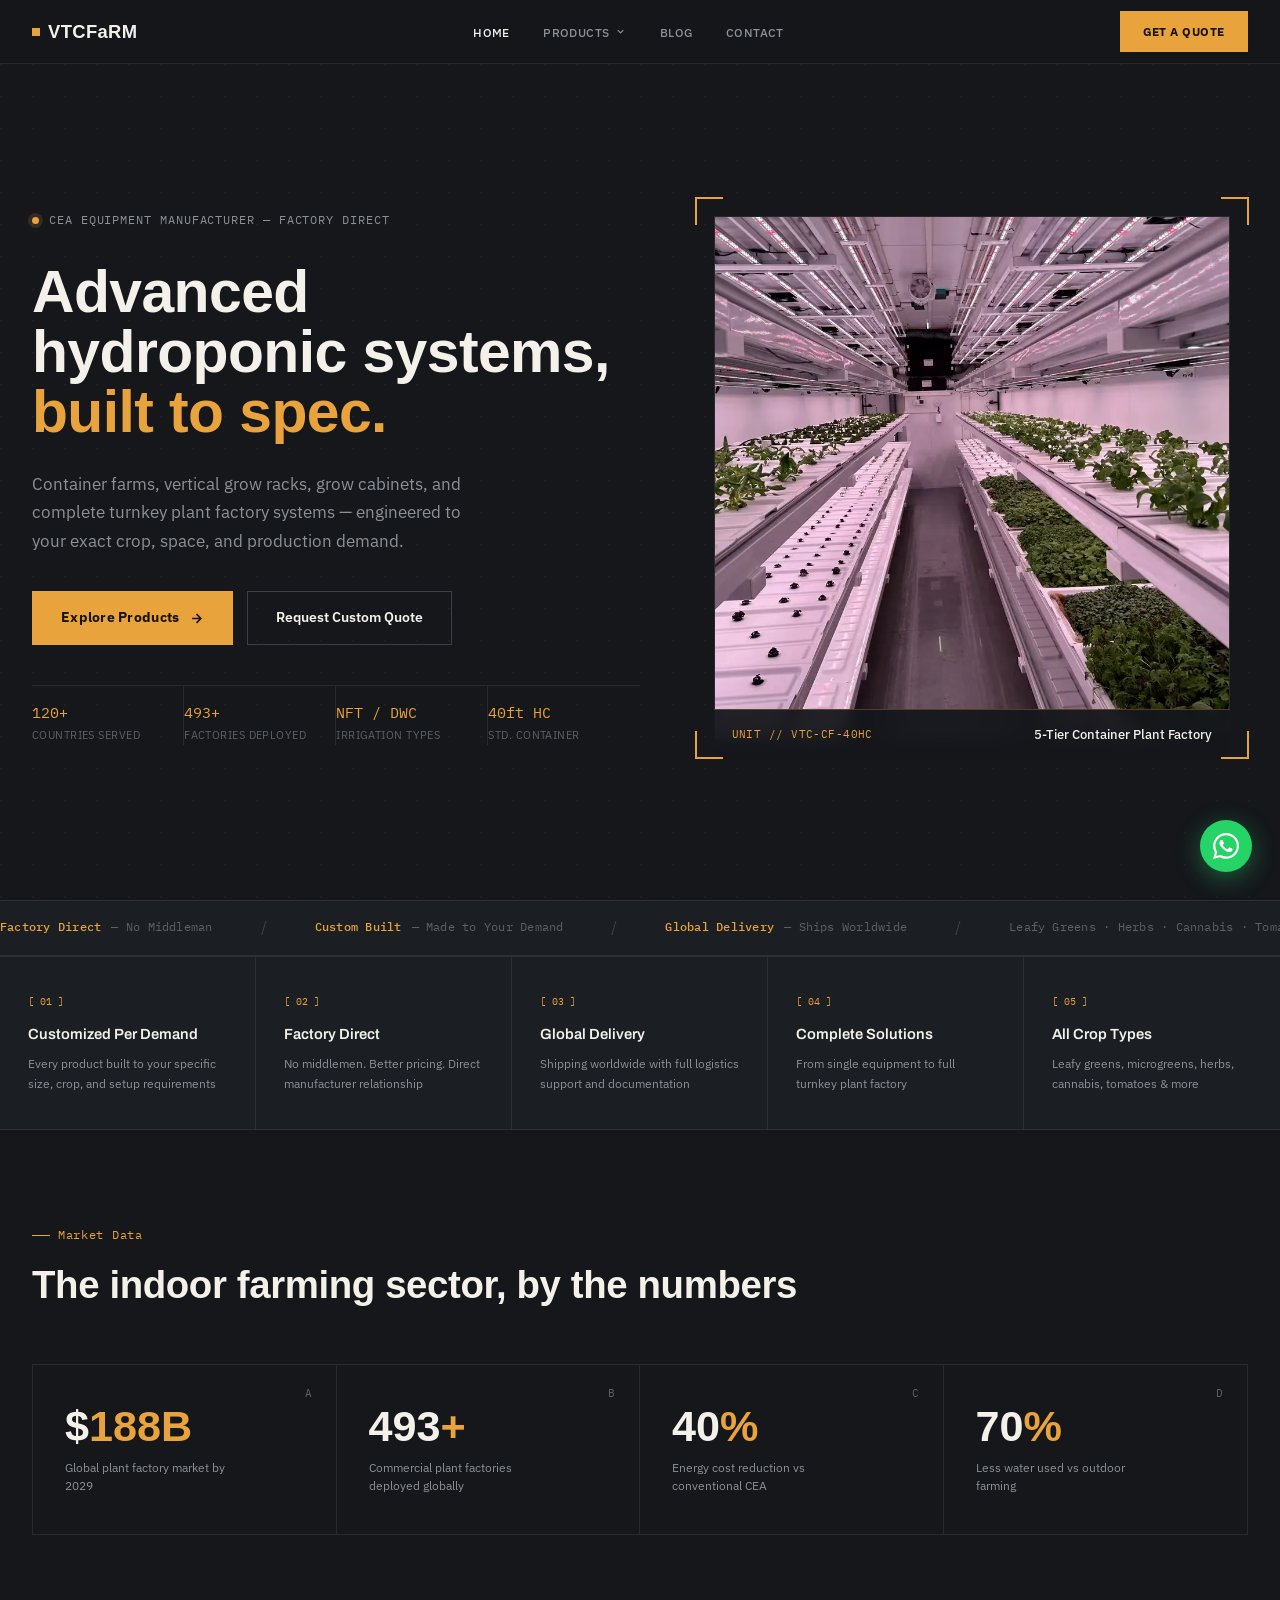
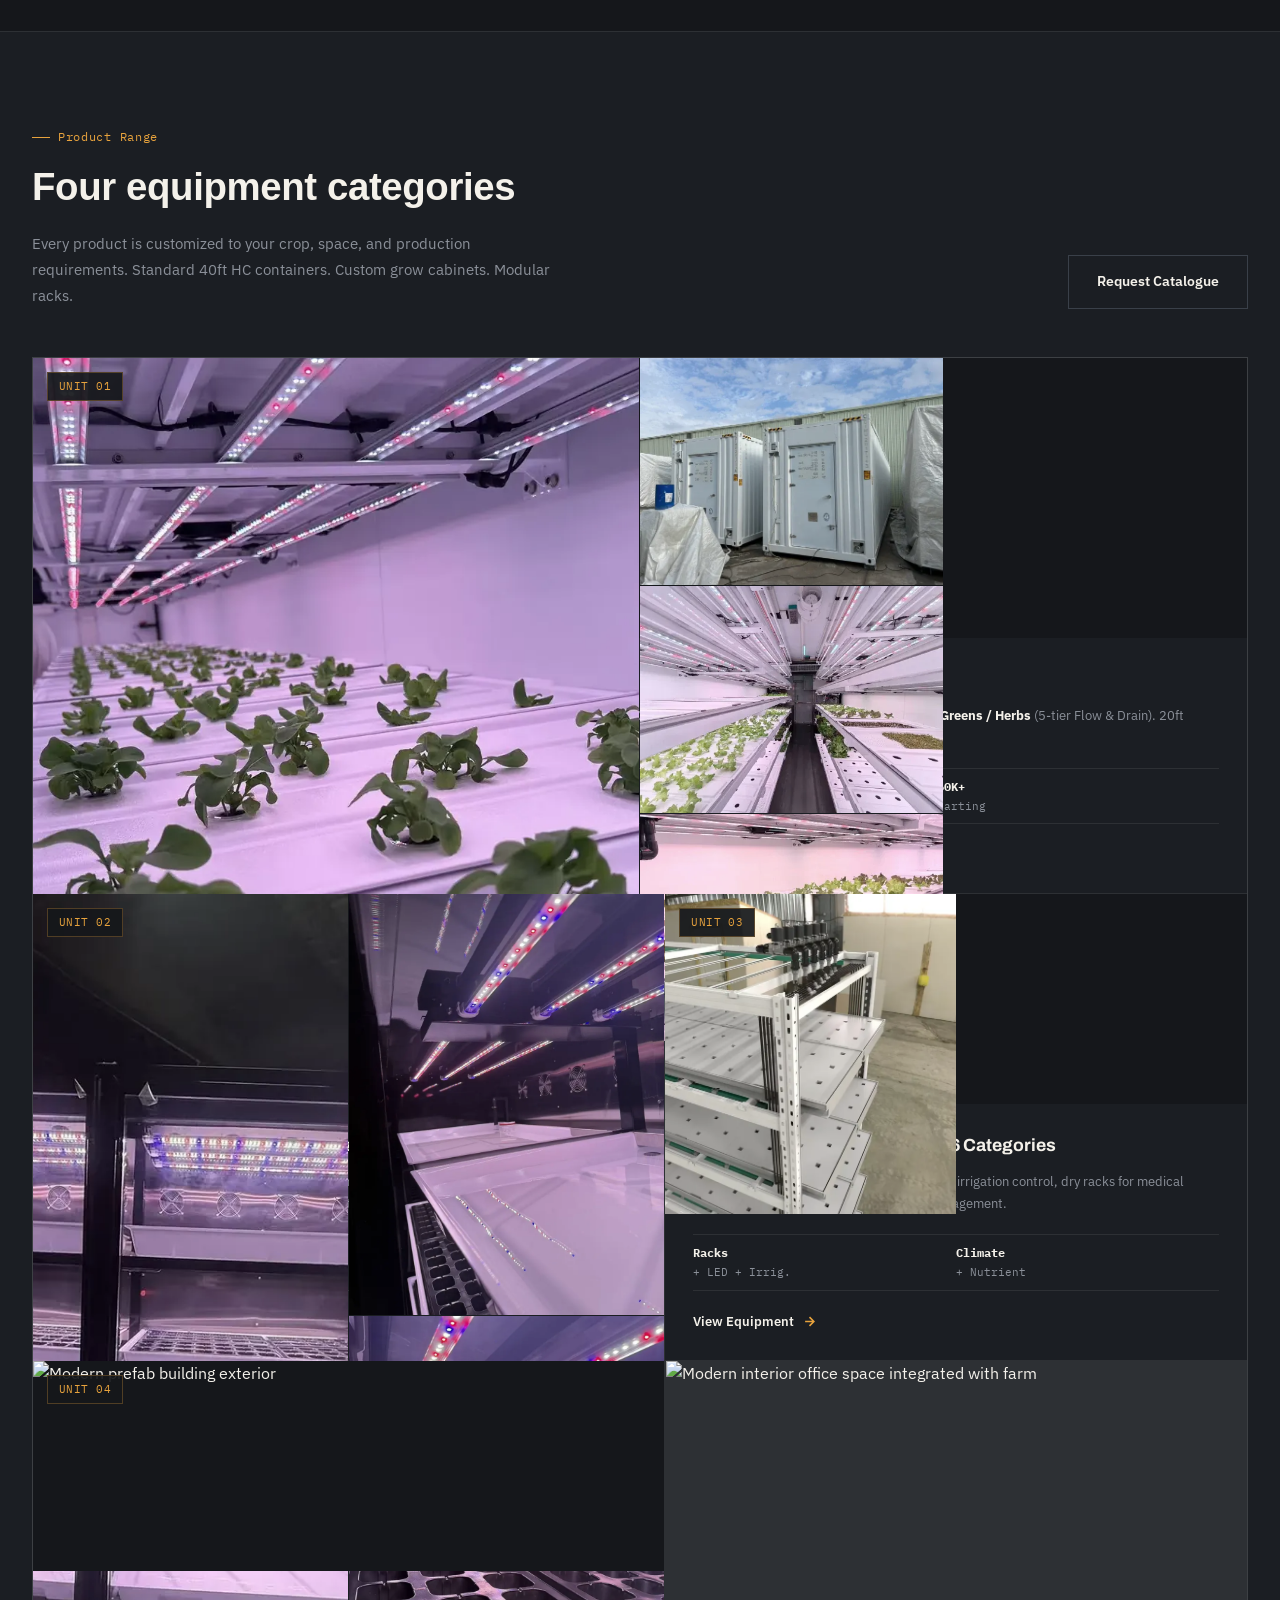
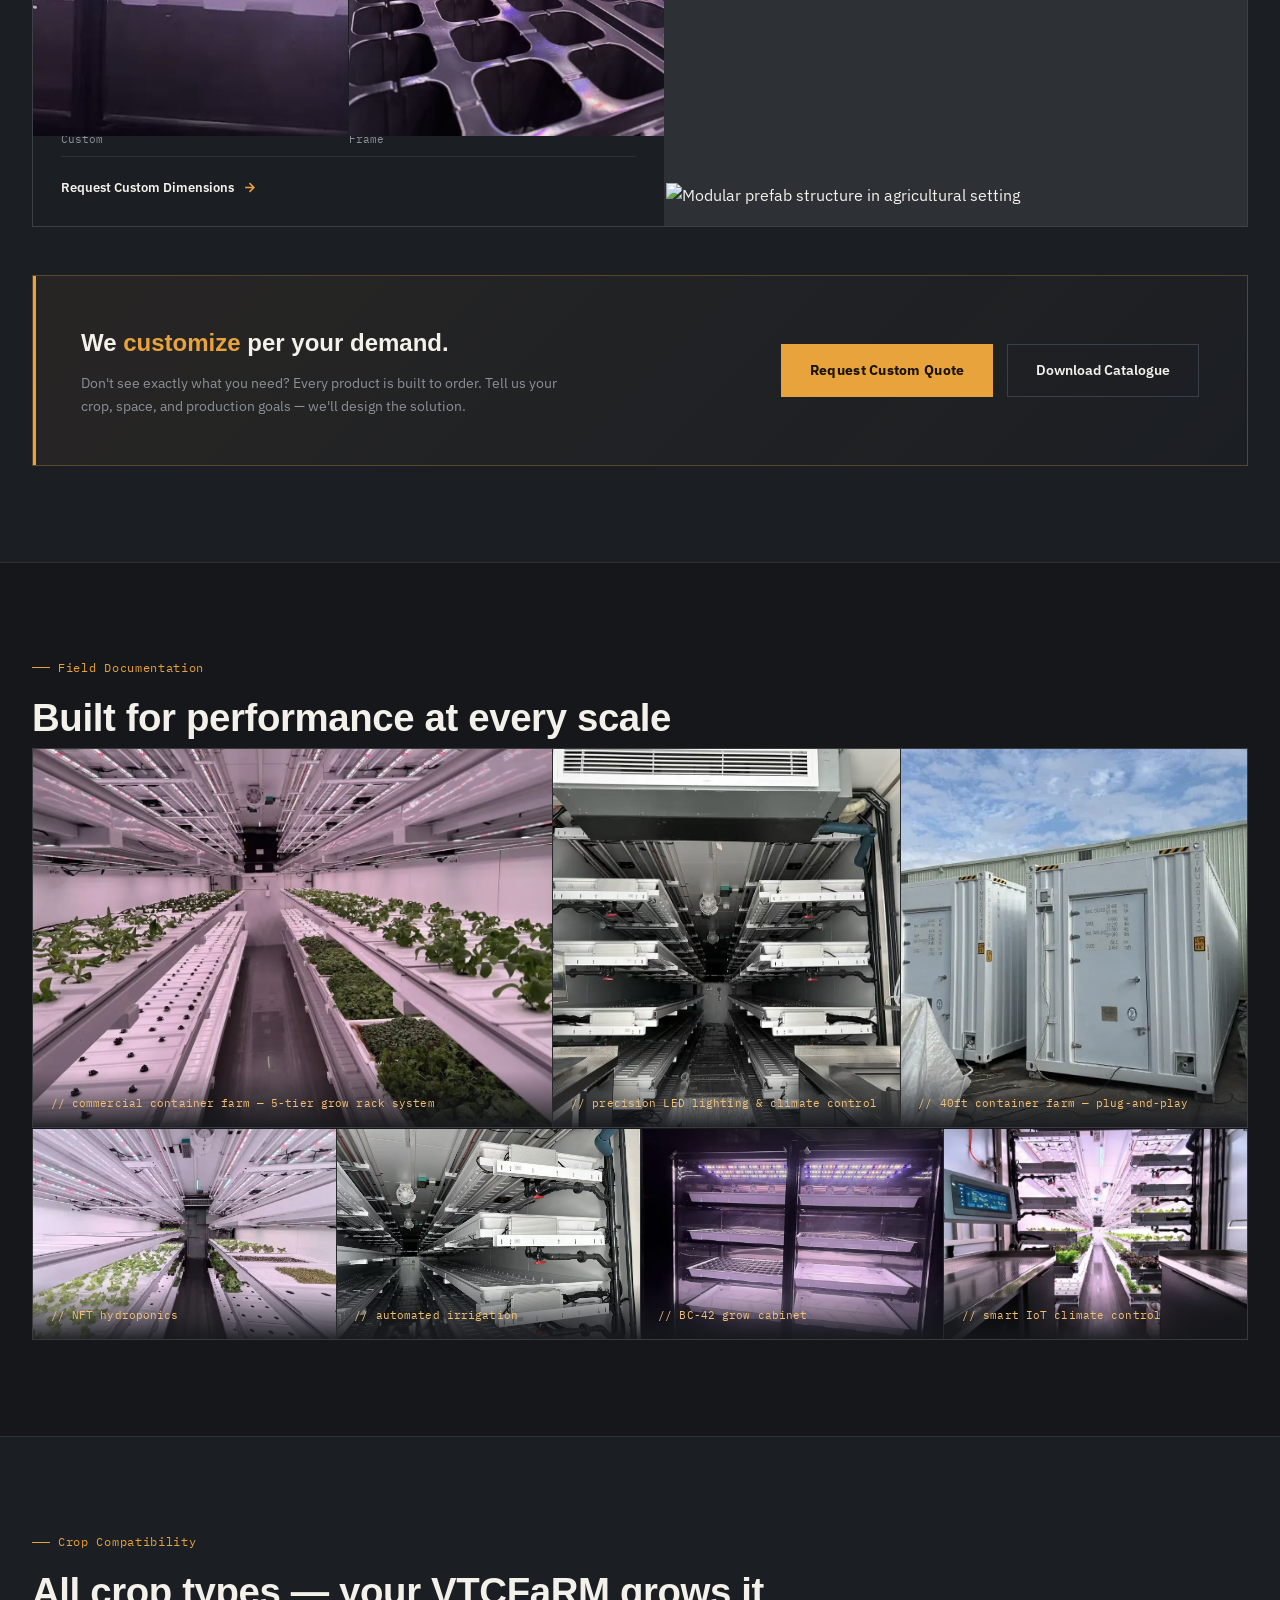
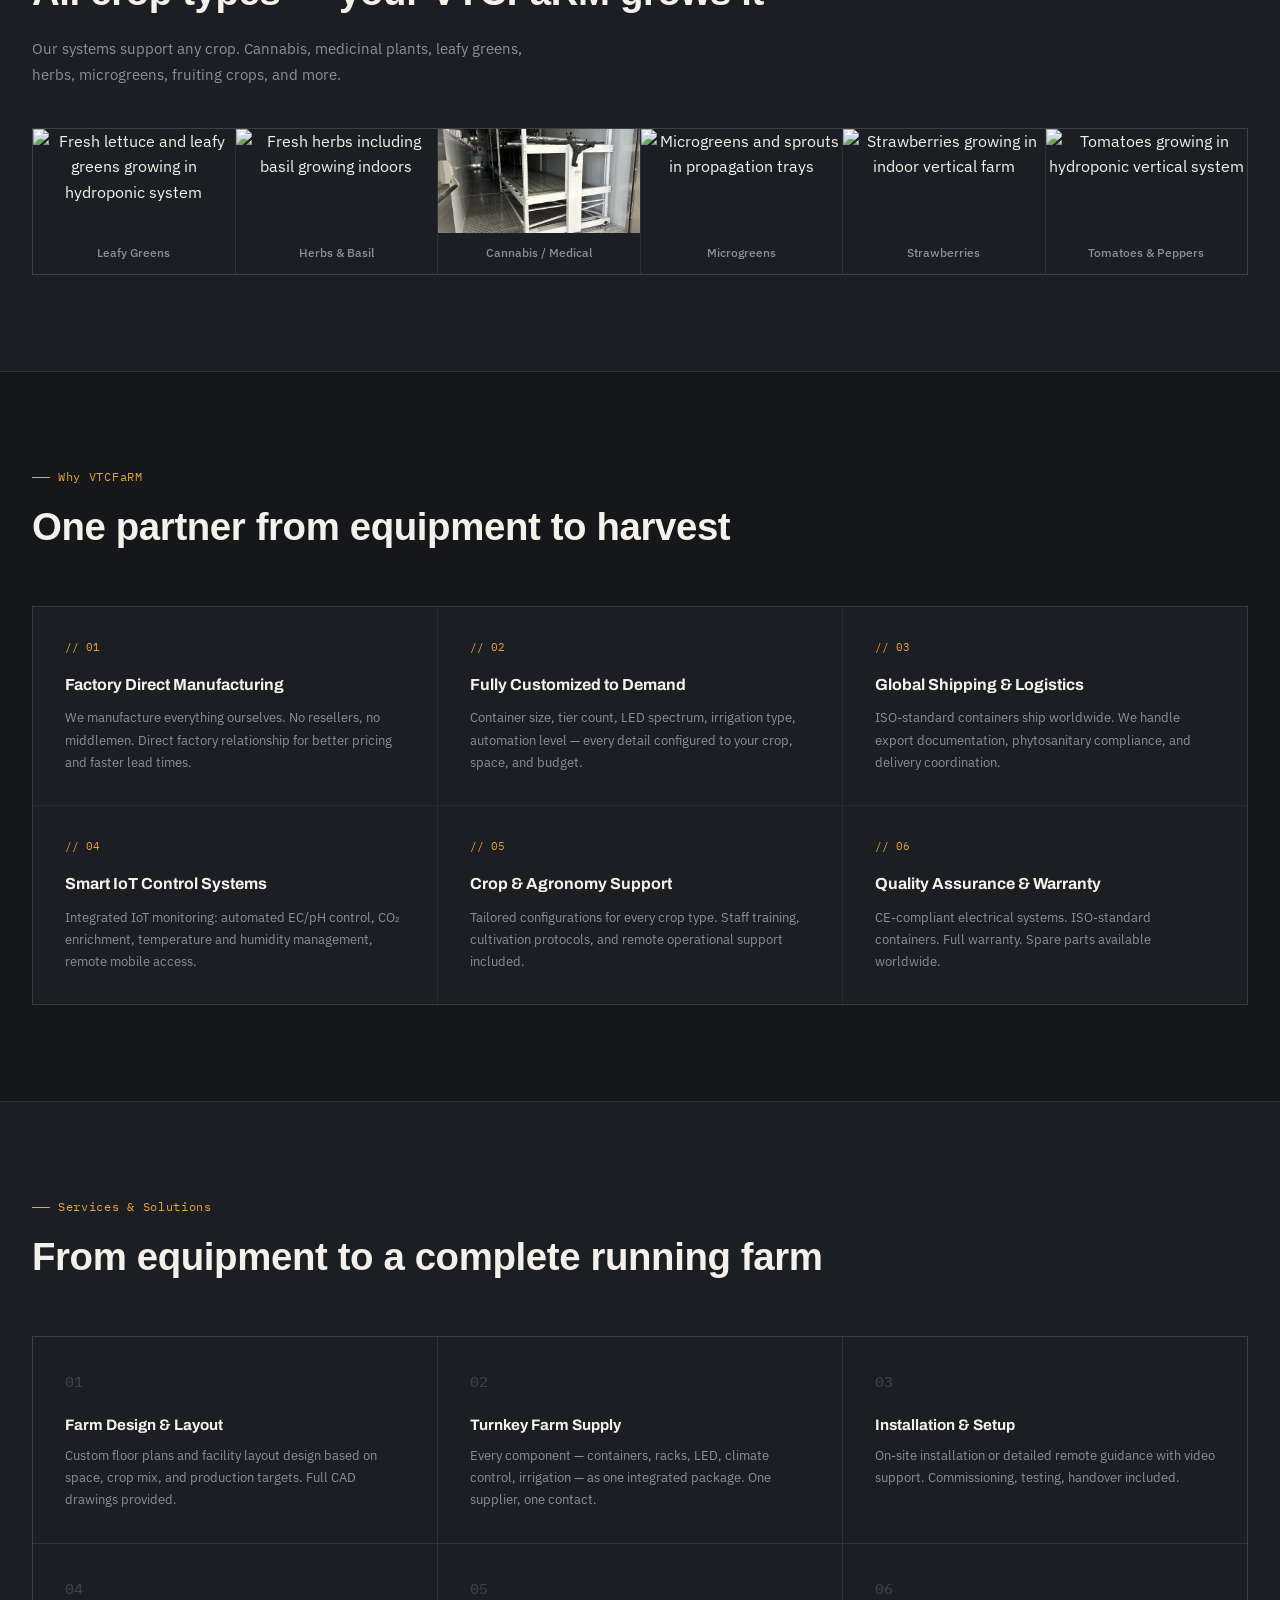
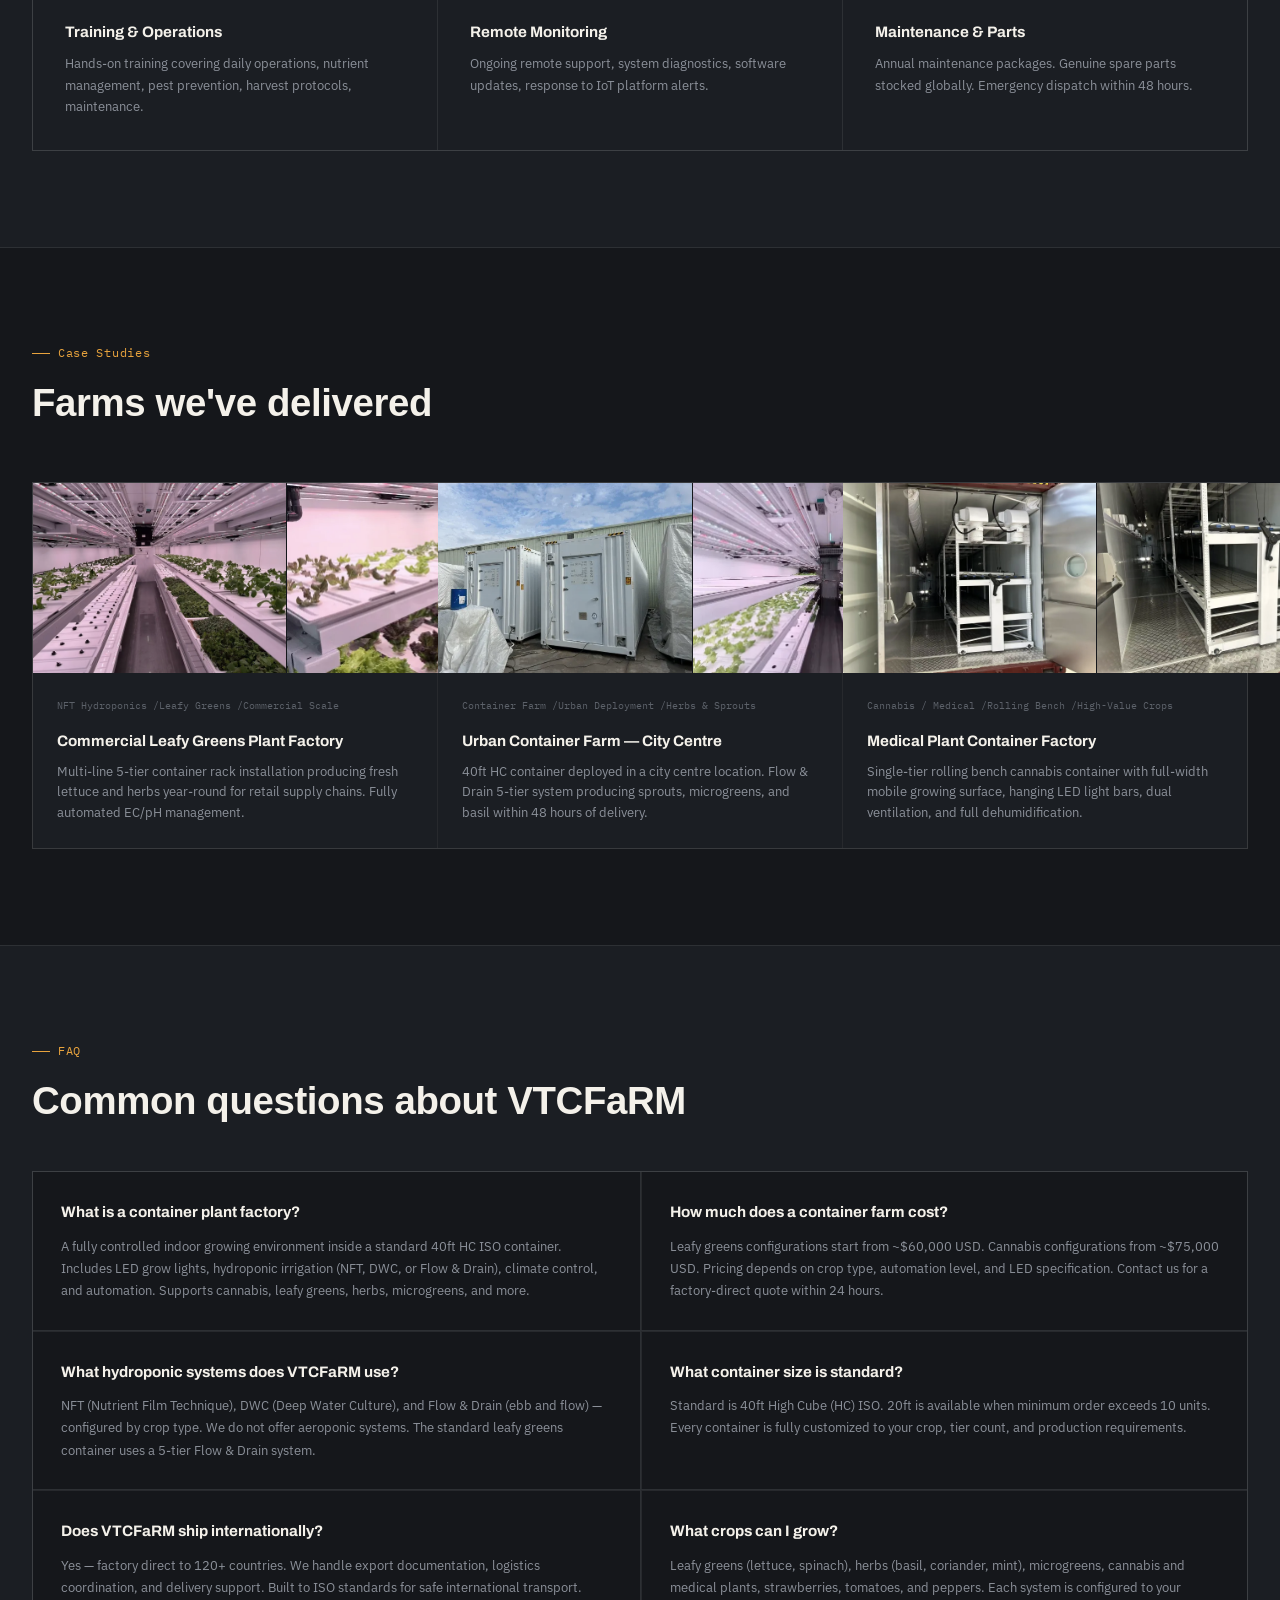
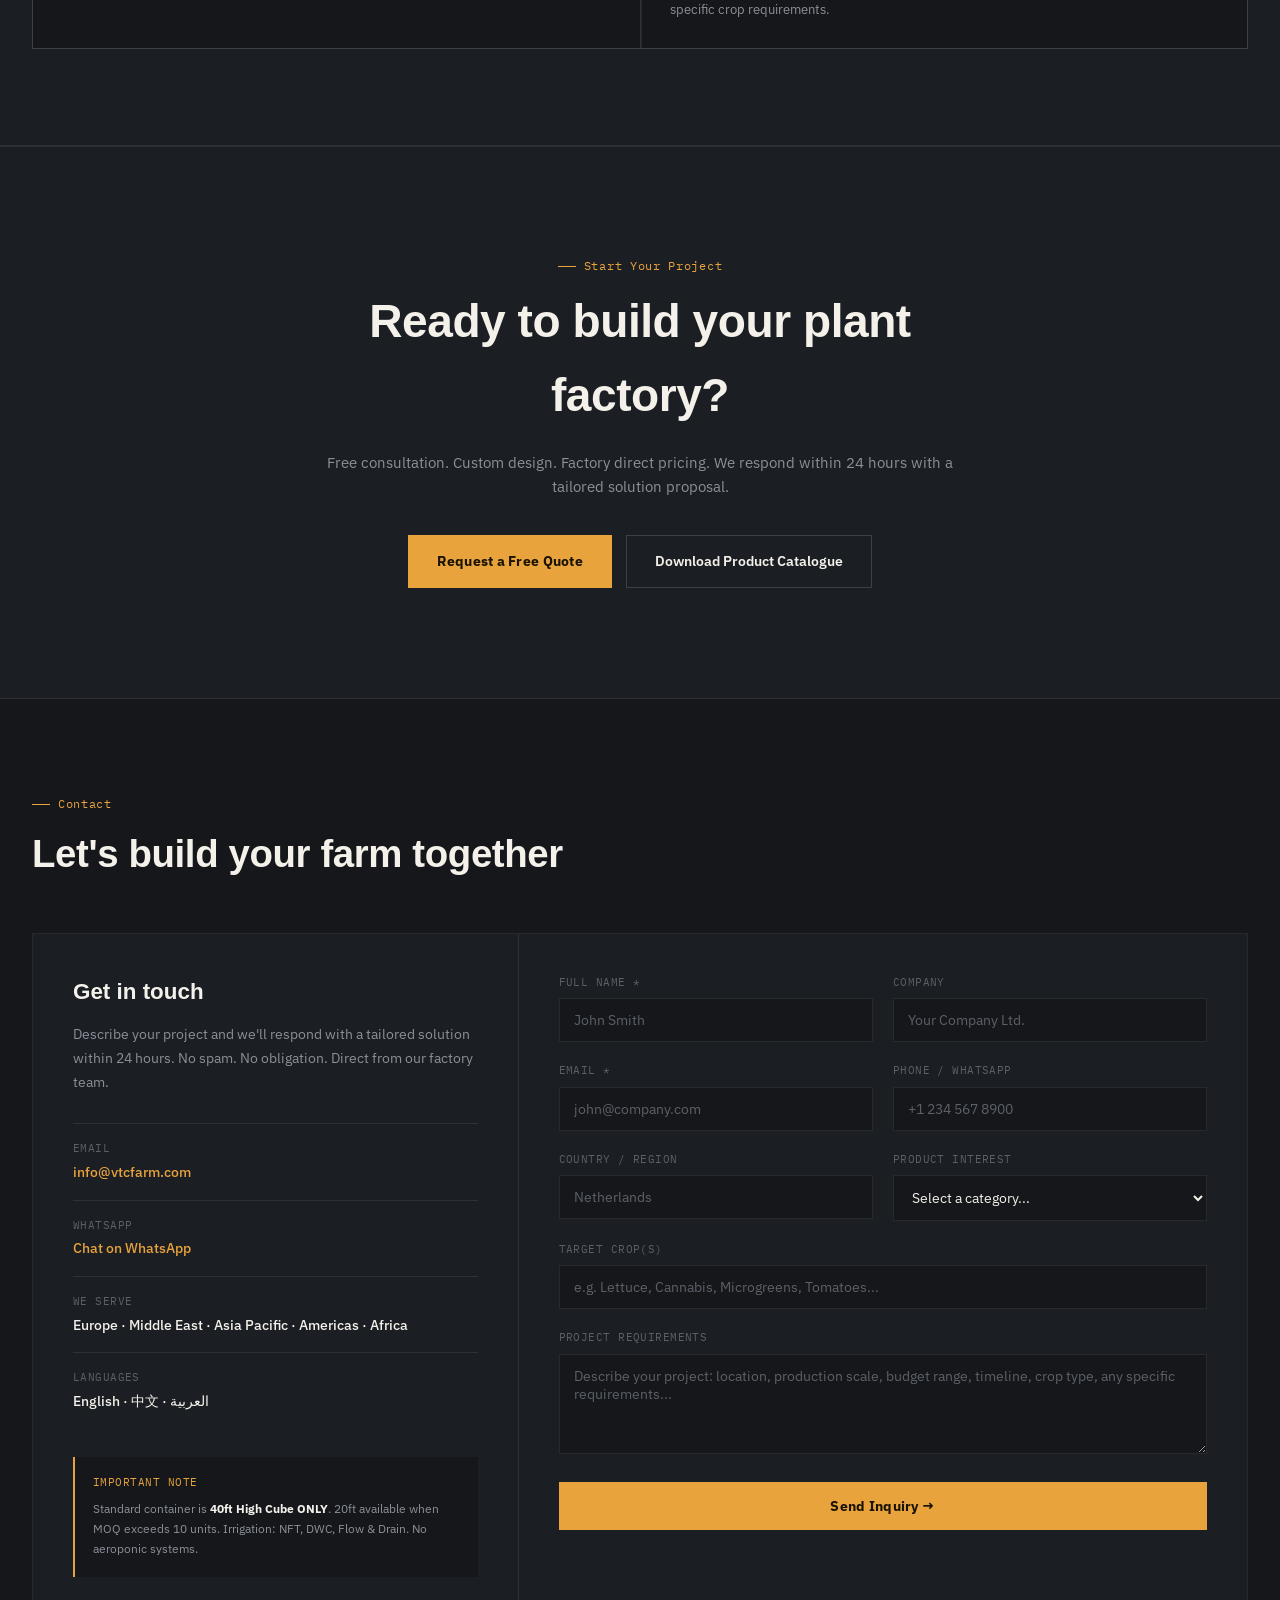
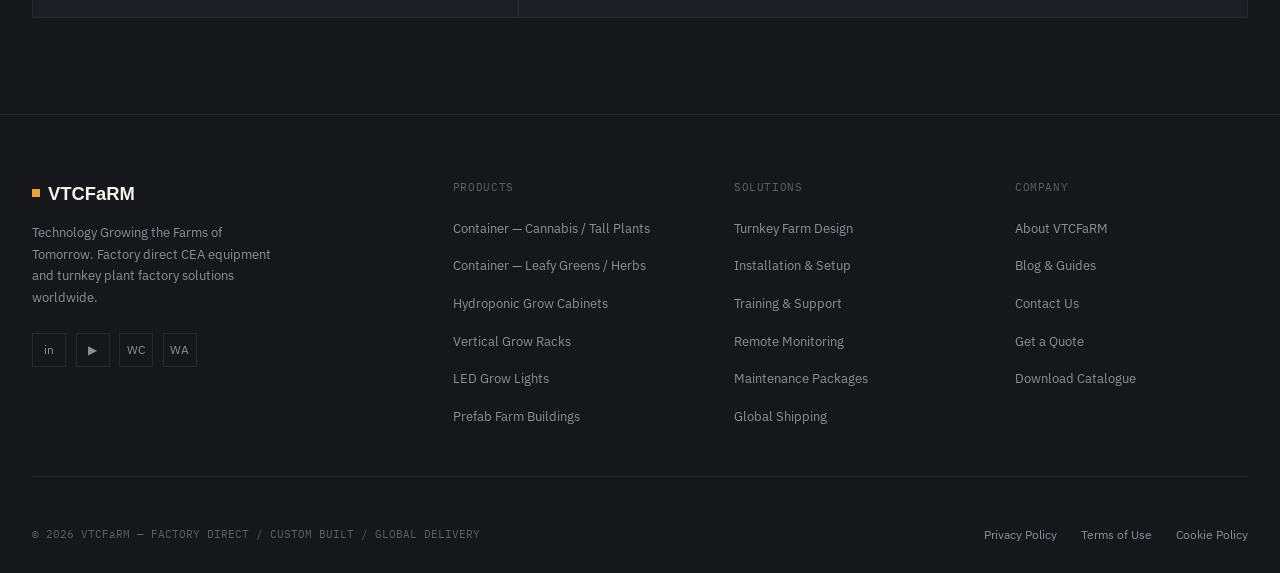
==== commit 580adeb7: "Add files via upload" ====
--- a/index.html
+++ b/index.html
@@ -4,19 +4,20 @@
 <meta charset="UTF-8"/>
 <meta name="viewport" content="width=device-width, initial-scale=1.0, viewport-fit=cover"/>
 <meta name="theme-color" content="#15171B"/>
-<title>VTCFaRM | Advanced Hydroponic Solutions — Container Farms, Grow Racks, Plant Factory Systems</title>
-<meta name="description" content="VTCFaRM specializes in controlled environment agriculture: 40ft container farms, grow cabinets, vertical grow racks, LED systems, and complete turnkey plant factory solutions. Factory direct. Global delivery. Fully customized."/>
+<title>VTCFaRM | Container Farms & Hydroponic Systems</title>
+<meta name="description" content="VTCFaRM manufactures container farms, hydroponic grow cabinets, and vertical rack systems. Factory direct pricing, fully customized, 120+ countries served."/>
 <meta name="keywords" content="container farm, vertical farming, hydroponic systems, plant factory, grow cabinet, LED grow lights, CEA, indoor agriculture, NFT, DWC, flow drain, microgreens, cannabis, leafy greens"/>
 <meta name="robots" content="index, follow"/>
-<link rel="canonical" href="https://vtcfarm.com/"/>
+<link rel="canonical" href="https://www.vtcfarm.com/"/>
 <meta property="og:type" content="website"/>
-<meta property="og:url" content="https://vtcfarm.com/"/>
-<meta property="og:title" content="VTCFaRM | Advanced Hydroponic Solutions"/>
-<meta property="og:description" content="Factory Direct. Custom Built. Global Delivery. Turnkey plant factory solutions for every crop type."/>
-<meta property="og:image" content="https://vtcfarm.com/og.jpg"/>
+<meta property="og:url" content="https://www.vtcfarm.com/"/>
+<meta property="og:title" content="VTCFaRM | Container Farms & Hydroponic Systems | Factory Direct"/>
+<meta property="og:description" content="Factory direct container farms, hydroponic grow cabinets, and vertical rack systems. Fully customized. 120+ countries served. Get a quote today."/>
+<meta property="og:image" content="https://www.vtcfarm.com/images/real-plants-full-corridor.webp"/>
 <meta name="twitter:card" content="summary_large_image"/>
-<meta name="twitter:title" content="VTCFaRM | Advanced Hydroponic Solutions"/>
-<meta name="twitter:description" content="Factory Direct. Custom Built. Global Delivery."/>
+<meta name="twitter:title" content="VTCFaRM | Container Farms & Hydroponic Systems | Factory Direct"/>
+<meta name="twitter:description" content="Factory direct container farms, grow cabinets & vertical racks. Fully customized. 120+ countries served."/>
+<meta name="twitter:image" content="https://www.vtcfarm.com/images/real-plants-full-corridor.webp"/>
 <link rel="preconnect" href="https://fonts.googleapis.com"/>
 <link rel="preconnect" href="https://fonts.gstatic.com" crossorigin/>
 <link rel="preconnect" href="https://images.unsplash.com"/>
@@ -28,7 +29,13 @@
 <meta name="apple-mobile-web-app-status-bar-style" content="black-translucent"/>
 <meta name="apple-mobile-web-app-title" content="VTCFaRM"/>
 <script type="application/ld+json">
-{"@context":"https://schema.org","@type":"Organization","name":"VTCFaRM","description":"Agricultural technology company specializing in controlled environment agriculture, indoor vertical farming, and plant factory solutions.","url":"https://vtcfarm.com","contactPoint":{"@type":"ContactPoint","email":"info@vtcfarm.com","contactType":"sales","availableLanguage":["English","Chinese","Arabic"]},"sameAs":["https://linkedin.com/company/vtcfarm"]}
+{"@context":"https://schema.org","@type":"Organization","name":"VTCFaRM","url":"https://www.vtcfarm.com","logo":"https://www.vtcfarm.com/images/real-plants-full-corridor.webp","description":"Advanced hydroponic systems manufacturer. Container farms, grow cabinets, vertical racks, and turnkey plant factory solutions. Factory direct, 120+ countries served.","contactPoint":{"@type":"ContactPoint","telephone":"+8613246296179","contactType":"sales","availableLanguage":["English","Chinese"]},"sameAs":["https://www.linkedin.com/company/vtcfarm"]}
+</script>
+<script type="application/ld+json">
+{"@context":"https://schema.org","@type":"WebSite","name":"VTCFaRM","url":"https://www.vtcfarm.com","description":"CEA equipment manufacturer — container farms, hydroponic grow cabinets, vertical racks, and prefab farm buildings. Factory direct.","potentialAction":{"@type":"SearchAction","target":{"@type":"EntryPoint","urlTemplate":"https://www.vtcfarm.com/blog.html"},"query-input":"required name=search_term_string"}}
+</script>
+<script type="application/ld+json">
+{"@context":"https://schema.org","@type":"FAQPage","mainEntity":[{"@type":"Question","name":"What is a container plant factory?","acceptedAnswer":{"@type":"Answer","text":"A container plant factory is a fully controlled indoor farming environment built inside a standard ISO shipping container (typically 40ft High Cube). It includes LED grow lights, hydroponic irrigation (NFT, DWC, or Flow & Drain), climate control, and automation systems. VTCFaRM container farms support cannabis, leafy greens, herbs, microgreens, and more."}},{"@type":"Question","name":"How much does a container farm cost?","acceptedAnswer":{"@type":"Answer","text":"VTCFaRM container farm prices start from approximately $60,000 USD for a 40ft HC leafy greens configuration. Cannabis configurations start from $75,000 USD. Exact pricing depends on crop type, automation level, and LED specification. Contact us for a factory-direct quote."}},{"@type":"Question","name":"What hydroponic systems does VTCFaRM use?","acceptedAnswer":{"@type":"Answer","text":"VTCFaRM uses NFT (Nutrient Film Technique), DWC (Deep Water Culture), and Flow & Drain (ebb and flow) hydroponic systems depending on crop type and configuration. We do not offer aeroponic systems. The standard container for leafy greens uses a 5-tier Flow & Drain system."}},{"@type":"Question","name":"What container size do VTCFaRM farms come in?","acceptedAnswer":{"@type":"Answer","text":"The standard VTCFaRM container is a 40ft High Cube (HC) ISO shipping container. 20ft containers are available when the minimum order quantity exceeds 10 units. All containers are fully customized to your crop and production requirements."}},{"@type":"Question","name":"Does VTCFaRM ship internationally?","acceptedAnswer":{"@type":"Answer","text":"Yes. VTCFaRM ships factory-direct to 120+ countries worldwide. We handle export documentation, logistics coordination, and delivery support. Our products are built to ISO shipping standards for safe international transport."}},{"@type":"Question","name":"What crops can I grow in a VTCFaRM system?","acceptedAnswer":{"@type":"Answer","text":"VTCFaRM systems support all major crop types including leafy greens (lettuce, spinach), herbs (basil, coriander, mint), microgreens, cannabis and medical plants, strawberries, tomatoes, and peppers. Each system is configured to your specific crop requirements."}}]}
 </script>
 <style>
 :root {
@@ -346,22 +353,21 @@
     <li><a href="index.html" class="act">Home</a></li>
     <li class="nav-drop" id="solDrop">
       <button class="nav-drop-btn" onclick="toggleDrop(event,'solDrop')">
-        Solutions
+        Products
         <svg width="11" height="11" fill="none" stroke="currentColor" stroke-width="2.5" viewBox="0 0 24 24"><path d="M6 9l6 6 6-6"/></svg>
       </button>
       <div class="nav-drop-menu">
-        <a href="container-farm.html" class="nav-drop-item"><span class="nav-drop-icon">01</span> Container Farms</a>
-        <a href="grow-cabinet.html" class="nav-drop-item"><span class="nav-drop-icon">02</span> Grow Cabinets</a>
-        <a href="vertical-rack.html" class="nav-drop-item"><span class="nav-drop-icon">03</span> Vertical Equipment</a>
-        <a href="prefab-houses.html" class="nav-drop-item"><span class="nav-drop-icon">04</span> Prefab Houses</a>
-        <div class="nav-drop-divider"></div>
-        <a href="#solutions" class="nav-drop-item"><span class="nav-drop-icon">→</span> Services &amp; Support</a>
+        <a href="container-farm.html" class="nav-drop-item"><span class="nav-drop-icon">CF</span>Container Plant Factories</a>
+        <a href="grow-cabinet.html" class="nav-drop-item"><span class="nav-drop-icon">GC</span>Hydroponic Grow Cabinets</a>
+        <a href="vertical-rack.html" class="nav-drop-item"><span class="nav-drop-icon">VR</span>Vertical Farming Equipment</a>
+        <a href="prefab-houses.html" class="nav-drop-item"><span class="nav-drop-icon">PF</span>Prefab Farm Buildings</a>
       </div>
     </li>
-    <li><a href="#contact">Contact</a></li>
+    <li><a href="blog.html">Blog</a></li>
+    <li><a href="contact.html">Contact</a></li>
   </ul>
   <div class="nav-right">
-    <a class="nav-cta" href="#contact">Get a Quote</a>
+    <a class="nav-cta" href="contact.html">Get a Quote</a>
     <button class="ham" id="ham" aria-label="Menu">
       <span></span><span></span><span></span>
     </button>
@@ -380,7 +386,7 @@
           Explore Products
           <svg width="15" height="15" fill="none" stroke="currentColor" stroke-width="2.5" viewBox="0 0 24 24"><path d="M5 12h14M12 5l7 7-7 7"/></svg>
         </a>
-        <a href="#contact" class="btn-o">Request Custom Quote</a>
+        <a href="contact.html" class="btn-o">Request Custom Quote</a>
       </div>
       <div class="hero-specs">
         <div class="hero-spec"><div class="hero-spec-val">120+</div><div class="hero-spec-label">Countries Served</div></div>
@@ -452,7 +458,7 @@
 <section class="sec">
   <div class="sec-inner">
     <div class="sec-num">Market Data</div>
-    <div class="sec-h2">The indoor farming sector, by the numbers</div>
+    <h2 class="sec-h2">The indoor farming sector, by the numbers</h2>
     <div class="stats-grid">
       <div class="stat-card rev" data-idx="A">
         <div class="stat-num">$<span class="ctr unit" data-t="188">0</span><span class="unit">B</span></div>
@@ -479,10 +485,10 @@
     <div class="sec-head">
       <div>
         <div class="sec-num">Product Range</div>
-        <div class="sec-h2">Four equipment categories</div>
+        <h2 class="sec-h2">Four equipment categories</h2>
         <div class="sec-sub">Every product is customized to your crop, space, and production requirements. Standard 40ft HC containers. Custom grow cabinets. Modular racks.</div>
       </div>
-      <a href="#contact" class="btn-o">Request Catalogue</a>
+      <a href="contact.html" class="btn-o">Request Catalogue</a>
     </div>
 
     <div class="prod-grid">
@@ -552,10 +558,10 @@
 
       <a href="prefab-houses.html" class="prod-card rev d3">
         <div class="pc-imgs" style="grid-template-columns:1fr 1fr;height:210px">
-          <img src="https://images.unsplash.com/photo-1503387762-592deb58ef4e?w=500&q=80" loading="lazy" decoding="async" fetchpriority="low" alt="Modern prefab building exterior">
+          <img width="500" height="333" src="https://images.unsplash.com/photo-1503387762-592deb58ef4e?w=500&q=80" loading="lazy" decoding="async" fetchpriority="low" alt="Modern prefab building exterior">
           <div class="pc-img-col">
-            <img src="https://images.unsplash.com/photo-1497366216548-37526070297c?w=300&q=80" loading="lazy" decoding="async" fetchpriority="low" alt="Modern interior office space integrated with farm">
-            <img src="https://images.unsplash.com/photo-1486325212027-8081e485255e?w=300&q=80" loading="lazy" decoding="async" fetchpriority="low" alt="Modular prefab structure in agricultural setting">
+            <img width="300" height="200" src="https://images.unsplash.com/photo-1497366216548-37526070297c?w=300&q=80" loading="lazy" decoding="async" fetchpriority="low" alt="Modern interior office space integrated with farm">
+            <img width="300" height="200" src="https://images.unsplash.com/photo-1486325212027-8081e485255e?w=300&q=80" loading="lazy" decoding="async" fetchpriority="low" alt="Modular prefab structure in agricultural setting">
           </div>
           <div class="pc-pill">UNIT 04</div>
         </div>
@@ -578,8 +584,8 @@
         <div class="cb-desc">Don't see exactly what you need? Every product is built to order. Tell us your crop, space, and production goals — we'll design the solution.</div>
       </div>
       <div class="cb-btns">
-        <a href="#contact" class="btn-a">Request Custom Quote</a>
-        <a href="#contact" class="btn-o">Download Catalogue</a>
+        <a href="contact.html" class="btn-a">Request Custom Quote</a>
+        <a href="contact.html" class="btn-o">Download Catalogue</a>
       </div>
     </div>
   </div>
@@ -588,7 +594,7 @@
 <section class="sec">
   <div class="sec-inner">
     <div class="sec-num">Field Documentation</div>
-    <div class="sec-h2">Built for performance at every scale</div>
+    <h2 class="sec-h2">Built for performance at every scale</h2>
     <div class="showcase-row1 rev">
       <div class="sh-img">
         <img src="images/real-plants-full-corridor.webp" loading="lazy" decoding="async" width="1200" height="900" alt="Large-scale container plant factory with rows of fresh leafy greens under LED grow lights on multi-tier racks">
@@ -627,15 +633,15 @@
 <section class="sec" style="background:var(--bg2);border-top:1px solid var(--hairline);border-bottom:1px solid var(--hairline)">
   <div class="sec-inner">
     <div class="sec-num">Crop Compatibility</div>
-    <div class="sec-h2">All crop types — your VTCFaRM grows it</div>
+    <h2 class="sec-h2">All crop types — your VTCFaRM grows it</h2>
     <div class="sec-sub">Our systems support any crop. Cannabis, medicinal plants, leafy greens, herbs, microgreens, fruiting crops, and more.</div>
     <div class="crops-grid">
       <div class="crop-card rev">
-        <div class="crop-img"><img src="https://images.unsplash.com/photo-1464226184884-fa280b87c399?w=300&q=75" loading="lazy" decoding="async" fetchpriority="low" alt="Fresh lettuce and leafy greens growing in hydroponic system"></div>
+        <div class="crop-img"><img width="300" height="200" src="https://images.unsplash.com/photo-1464226184884-fa280b87c399?w=300&q=75" loading="lazy" decoding="async" fetchpriority="low" alt="Fresh lettuce and leafy greens growing in hydroponic system"></div>
         <div class="crop-name">Leafy Greens</div>
       </div>
       <div class="crop-card rev d1">
-        <div class="crop-img"><img src="https://images.unsplash.com/photo-1471193945509-9ad0617afabf?w=300&q=75" loading="lazy" decoding="async" fetchpriority="low" alt="Fresh herbs including basil growing indoors"></div>
+        <div class="crop-img"><img width="300" height="200" src="https://images.unsplash.com/photo-1471193945509-9ad0617afabf?w=300&q=75" loading="lazy" decoding="async" fetchpriority="low" alt="Fresh herbs including basil growing indoors"></div>
         <div class="crop-name">Herbs &amp; Basil</div>
       </div>
       <div class="crop-card rev d2">
@@ -643,15 +649,15 @@
         <div class="crop-name">Cannabis / Medical</div>
       </div>
       <div class="crop-card rev d3">
-        <div class="crop-img"><img src="https://images.unsplash.com/photo-1416879595882-3373a0480b5b?w=300&q=75" loading="lazy" decoding="async" fetchpriority="low" alt="Microgreens and sprouts in propagation trays"></div>
+        <div class="crop-img"><img width="300" height="200" src="https://images.unsplash.com/photo-1416879595882-3373a0480b5b?w=300&q=75" loading="lazy" decoding="async" fetchpriority="low" alt="Microgreens and sprouts in propagation trays"></div>
         <div class="crop-name">Microgreens</div>
       </div>
       <div class="crop-card rev">
-        <div class="crop-img"><img src="https://images.unsplash.com/photo-1592921870789-04563d55041c?w=300&q=75" loading="lazy" decoding="async" fetchpriority="low" alt="Strawberries growing in indoor vertical farm"></div>
+        <div class="crop-img"><img width="300" height="200" src="https://images.unsplash.com/photo-1592921870789-04563d55041c?w=300&q=75" loading="lazy" decoding="async" fetchpriority="low" alt="Strawberries growing in indoor vertical farm"></div>
         <div class="crop-name">Strawberries</div>
       </div>
       <div class="crop-card rev d1">
-        <div class="crop-img"><img src="https://images.unsplash.com/photo-1560806175-b85f24ef3be4?w=300&q=75" loading="lazy" decoding="async" fetchpriority="low" alt="Tomatoes growing in hydroponic vertical system"></div>
+        <div class="crop-img"><img width="300" height="200" src="https://images.unsplash.com/photo-1560806175-b85f24ef3be4?w=300&q=75" loading="lazy" decoding="async" fetchpriority="low" alt="Tomatoes growing in hydroponic vertical system"></div>
         <div class="crop-name">Tomatoes &amp; Peppers</div>
       </div>
     </div>
@@ -661,7 +667,7 @@
 <section class="sec">
   <div class="sec-inner">
     <div class="sec-num">Why VTCFaRM</div>
-    <div class="sec-h2">One partner from equipment to harvest</div>
+    <h2 class="sec-h2">One partner from equipment to harvest</h2>
     <div class="why-grid">
       <div class="why-card rev">
         <div class="why-tag">// 01</div>
@@ -700,7 +706,7 @@
 <section class="sec" id="solutions" style="background:var(--bg2);border-top:1px solid var(--hairline);border-bottom:1px solid var(--hairline)">
   <div class="sec-inner">
     <div class="sec-num">Services &amp; Solutions</div>
-    <div class="sec-h2">From equipment to a complete running farm</div>
+    <h2 class="sec-h2">From equipment to a complete running farm</h2>
     <div class="sol-grid">
       <div class="sol-card rev"><div class="sol-id">01</div><div class="sol-title">Farm Design &amp; Layout</div><div class="sol-desc">Custom floor plans and facility layout design based on space, crop mix, and production targets. Full CAD drawings provided.</div></div>
       <div class="sol-card rev d1"><div class="sol-id">02</div><div class="sol-title">Turnkey Farm Supply</div><div class="sol-desc">Every component — containers, racks, LED, climate control, irrigation — as one integrated package. One supplier, one contact.</div></div>
@@ -715,7 +721,7 @@
 <section class="sec" id="projects">
   <div class="sec-inner">
     <div class="sec-num">Case Studies</div>
-    <div class="sec-h2">Farms we've delivered</div>
+    <h2 class="sec-h2">Farms we've delivered</h2>
     <div class="proj-grid">
       <div class="proj-card rev">
         <div class="proj-img">
@@ -760,14 +766,47 @@
   </div>
 </section>
 
+<section class="sec" style="background:var(--bg2);border-top:1px solid var(--hairline);border-bottom:1px solid var(--hairline)" itemscope itemtype="https://schema.org/FAQPage">
+  <div class="sec-inner">
+    <div class="sec-num">FAQ</div>
+    <h2 class="sec-h2">Common questions about VTCFaRM</h2>
+    <div style="display:grid;grid-template-columns:1fr 1fr;gap:1px;background:var(--hairline);border:1px solid var(--hairline);margin-top:2.5rem">
+      <div style="background:var(--bg);padding:1.75rem" itemscope itemprop="mainEntity" itemtype="https://schema.org/Question">
+        <h3 style="font-family:var(--FD);font-size:.95rem;font-weight:700;color:var(--white);margin-bottom:.65rem" itemprop="name">What is a container plant factory?</h3>
+        <div style="font-size:.84rem;color:var(--muted);line-height:1.65" itemscope itemprop="acceptedAnswer" itemtype="https://schema.org/Answer"><span itemprop="text">A fully controlled indoor growing environment inside a standard 40ft HC ISO container. Includes LED grow lights, hydroponic irrigation (NFT, DWC, or Flow & Drain), climate control, and automation. Supports cannabis, leafy greens, herbs, microgreens, and more.</span></div>
+      </div>
+      <div style="background:var(--bg);padding:1.75rem;border-left:1px solid var(--hairline)" itemscope itemprop="mainEntity" itemtype="https://schema.org/Question">
+        <h3 style="font-family:var(--FD);font-size:.95rem;font-weight:700;color:var(--white);margin-bottom:.65rem" itemprop="name">How much does a container farm cost?</h3>
+        <div style="font-size:.84rem;color:var(--muted);line-height:1.65" itemscope itemprop="acceptedAnswer" itemtype="https://schema.org/Answer"><span itemprop="text">Leafy greens configurations start from ~$60,000 USD. Cannabis configurations from ~$75,000 USD. Pricing depends on crop type, automation level, and LED specification. Contact us for a factory-direct quote within 24 hours.</span></div>
+      </div>
+      <div style="background:var(--bg);padding:1.75rem;border-top:1px solid var(--hairline)" itemscope itemprop="mainEntity" itemtype="https://schema.org/Question">
+        <h3 style="font-family:var(--FD);font-size:.95rem;font-weight:700;color:var(--white);margin-bottom:.65rem" itemprop="name">What hydroponic systems does VTCFaRM use?</h3>
+        <div style="font-size:.84rem;color:var(--muted);line-height:1.65" itemscope itemprop="acceptedAnswer" itemtype="https://schema.org/Answer"><span itemprop="text">NFT (Nutrient Film Technique), DWC (Deep Water Culture), and Flow & Drain (ebb and flow) — configured by crop type. We do not offer aeroponic systems. The standard leafy greens container uses a 5-tier Flow & Drain system.</span></div>
+      </div>
+      <div style="background:var(--bg);padding:1.75rem;border-top:1px solid var(--hairline);border-left:1px solid var(--hairline)" itemscope itemprop="mainEntity" itemtype="https://schema.org/Question">
+        <h3 style="font-family:var(--FD);font-size:.95rem;font-weight:700;color:var(--white);margin-bottom:.65rem" itemprop="name">What container size is standard?</h3>
+        <div style="font-size:.84rem;color:var(--muted);line-height:1.65" itemscope itemprop="acceptedAnswer" itemtype="https://schema.org/Answer"><span itemprop="text">Standard is 40ft High Cube (HC) ISO. 20ft is available when minimum order exceeds 10 units. Every container is fully customized to your crop, tier count, and production requirements.</span></div>
+      </div>
+      <div style="background:var(--bg);padding:1.75rem;border-top:1px solid var(--hairline)" itemscope itemprop="mainEntity" itemtype="https://schema.org/Question">
+        <h3 style="font-family:var(--FD);font-size:.95rem;font-weight:700;color:var(--white);margin-bottom:.65rem" itemprop="name">Does VTCFaRM ship internationally?</h3>
+        <div style="font-size:.84rem;color:var(--muted);line-height:1.65" itemscope itemprop="acceptedAnswer" itemtype="https://schema.org/Answer"><span itemprop="text">Yes — factory direct to 120+ countries. We handle export documentation, logistics coordination, and delivery support. Built to ISO standards for safe international transport.</span></div>
+      </div>
+      <div style="background:var(--bg);padding:1.75rem;border-top:1px solid var(--hairline);border-left:1px solid var(--hairline)" itemscope itemprop="mainEntity" itemtype="https://schema.org/Question">
+        <h3 style="font-family:var(--FD);font-size:.95rem;font-weight:700;color:var(--white);margin-bottom:.65rem" itemprop="name">What crops can I grow?</h3>
+        <div style="font-size:.84rem;color:var(--muted);line-height:1.65" itemscope itemprop="acceptedAnswer" itemtype="https://schema.org/Answer"><span itemprop="text">Leafy greens (lettuce, spinach), herbs (basil, coriander, mint), microgreens, cannabis and medical plants, strawberries, tomatoes, and peppers. Each system is configured to your specific crop requirements.</span></div>
+      </div>
+    </div>
+  </div>
+</section>
+
 <section class="cta-strip">
   <div class="cta-inner rev">
     <div class="sec-num" style="justify-content:center">Start Your Project</div>
     <div class="cta-h2">Ready to build your plant factory?</div>
     <div class="cta-sub">Free consultation. Custom design. Factory direct pricing. We respond within 24 hours with a tailored solution proposal.</div>
     <div class="cta-btns">
-      <a href="#contact" class="btn-a">Request a Free Quote</a>
-      <a href="#contact" class="btn-o">Download Product Catalogue</a>
+      <a href="contact.html" class="btn-a">Request a Free Quote</a>
+      <a href="contact.html" class="btn-o">Download Product Catalogue</a>
     </div>
   </div>
 </section>
@@ -775,13 +814,13 @@
 <section class="sec" id="contact">
   <div class="sec-inner">
     <div class="sec-num">Contact</div>
-    <div class="sec-h2">Let's build your farm together</div>
+    <h2 class="sec-h2">Let's build your farm together</h2>
     <div class="contact-layout">
       <div class="contact-info rev">
         <h3>Get in touch</h3>
         <p>Describe your project and we'll respond with a tailored solution within 24 hours. No spam. No obligation. Direct from our factory team.</p>
         <div class="c-detail"><div class="c-label">Email</div><div class="c-val"><a href="mailto:info@vtcfarm.com">info@vtcfarm.com</a></div></div>
-        <div class="c-detail"><div class="c-label">WhatsApp</div><div class="c-val"><a href="https://wa.me/8613246296179" target="_blank">Chat on WhatsApp</a></div></div>
+        <div class="c-detail"><div class="c-label">WhatsApp</div><div class="c-val"><a href="https://wa.me/8613246296179" target="_blank" rel="noopener noreferrer">Chat on WhatsApp</a></div></div>
         <div class="c-detail"><div class="c-label">We Serve</div><div class="c-val">Europe · Middle East · Asia Pacific · Americas · Africa</div></div>
         <div class="c-detail"><div class="c-label">Languages</div><div class="c-val">English · 中文 · العربية</div></div>
         <div class="c-note">
@@ -790,7 +829,7 @@
         </div>
       </div>
       <form class="form rev d1" onsubmit="submitForm(event)">
-        <div class="form-row">
+<div class="form-row">
           <div class="fg"><label for="fn">Full Name *</label><input type="text" id="fn" placeholder="John Smith" required></div>
           <div class="fg"><label for="co">Company</label><input type="text" id="co" placeholder="Your Company Ltd."></div>
         </div>
@@ -848,7 +887,7 @@
           <a href="#" class="f-social" aria-label="LinkedIn">in</a>
           <a href="#" class="f-social" aria-label="YouTube">▶</a>
           <a href="#" class="f-social" aria-label="WeChat">WC</a>
-          <a href="https://wa.me/8613246296179" class="f-social" aria-label="WhatsApp" target="_blank">WA</a>
+          <a href="https://wa.me/8613246296179" class="f-social" aria-label="WhatsApp" target="_blank" rel="noopener noreferrer">WA</a>
         </div>
       </div>
       <div>
@@ -877,15 +916,15 @@
         <div class="f-col-title">Company</div>
         <ul class="f-links">
           <li><a href="#projects">About VTCFaRM</a></li>
-          <li><a href="#projects">Case Studies</a></li>
-          <li><a href="#contact">Contact Us</a></li>
-          <li><a href="#contact">Get a Quote</a></li>
-          <li><a href="#contact">Download Catalogue</a></li>
+          <li><a href="blog.html">Blog &amp; Guides</a></li>
+          <li><a href="contact.html">Contact Us</a></li>
+          <li><a href="contact.html">Get a Quote</a></li>
+          <li><a href="contact.html">Download Catalogue</a></li>
         </ul>
       </div>
     </div>
     <div class="footer-bottom">
-      <div class="f-copy">© 2025 VTCFaRM — FACTORY DIRECT / CUSTOM BUILT / GLOBAL DELIVERY</div>
+      <div class="f-copy">© 2026 VTCFaRM — FACTORY DIRECT / CUSTOM BUILT / GLOBAL DELIVERY</div>
       <div class="f-legal">
         <a href="#">Privacy Policy</a>
         <a href="#">Terms of Use</a>
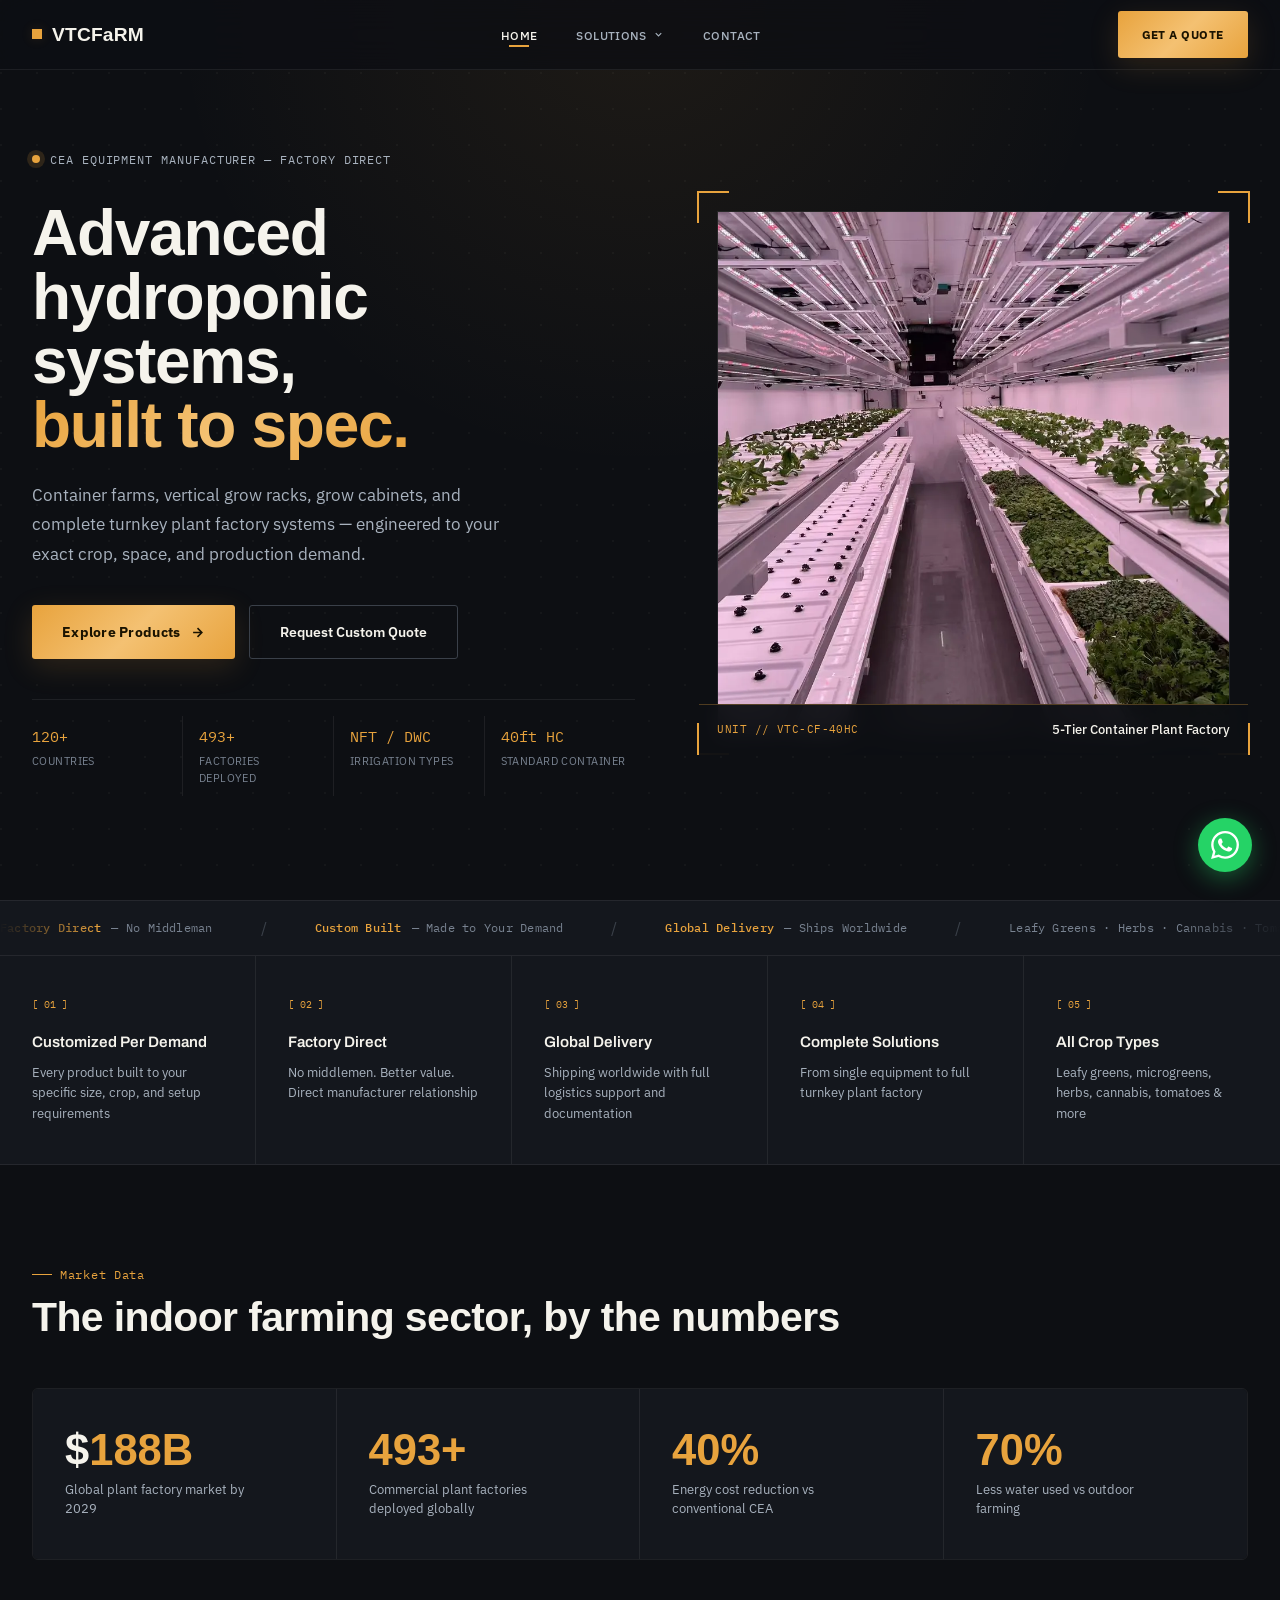
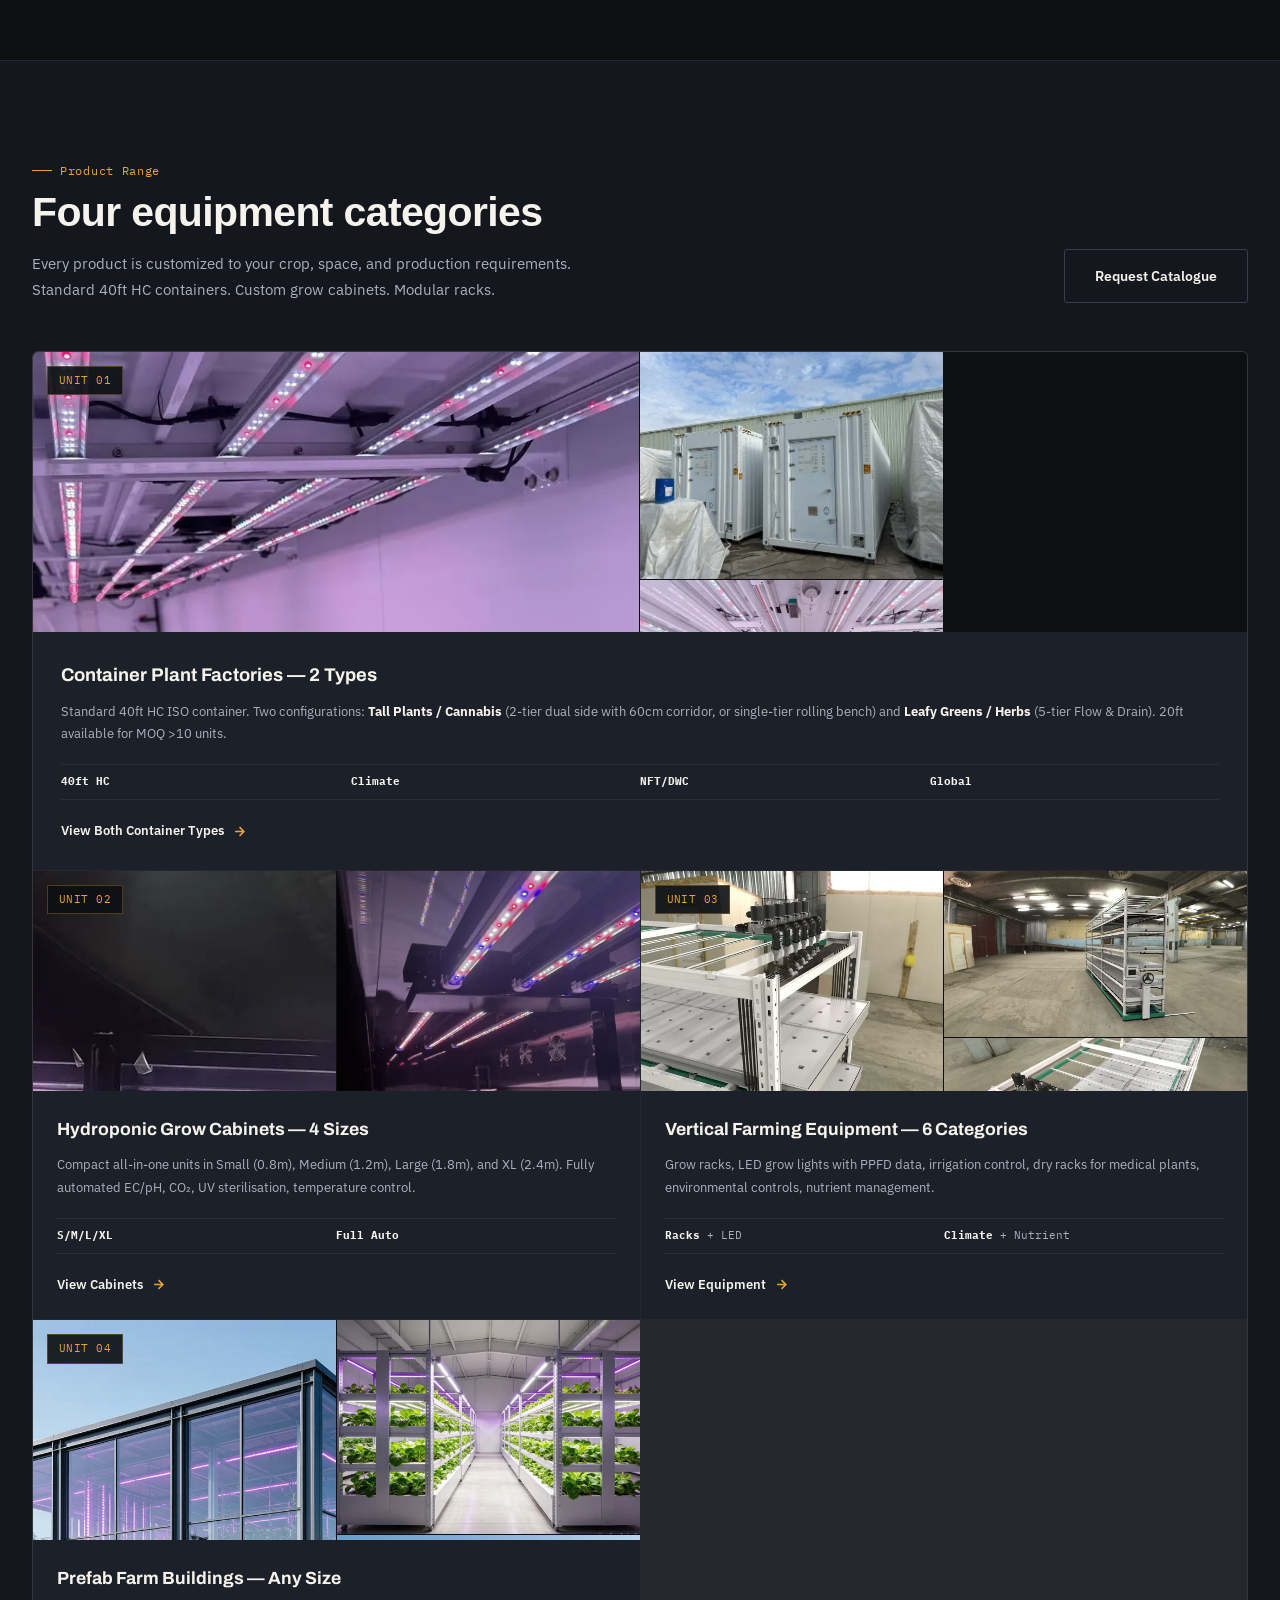
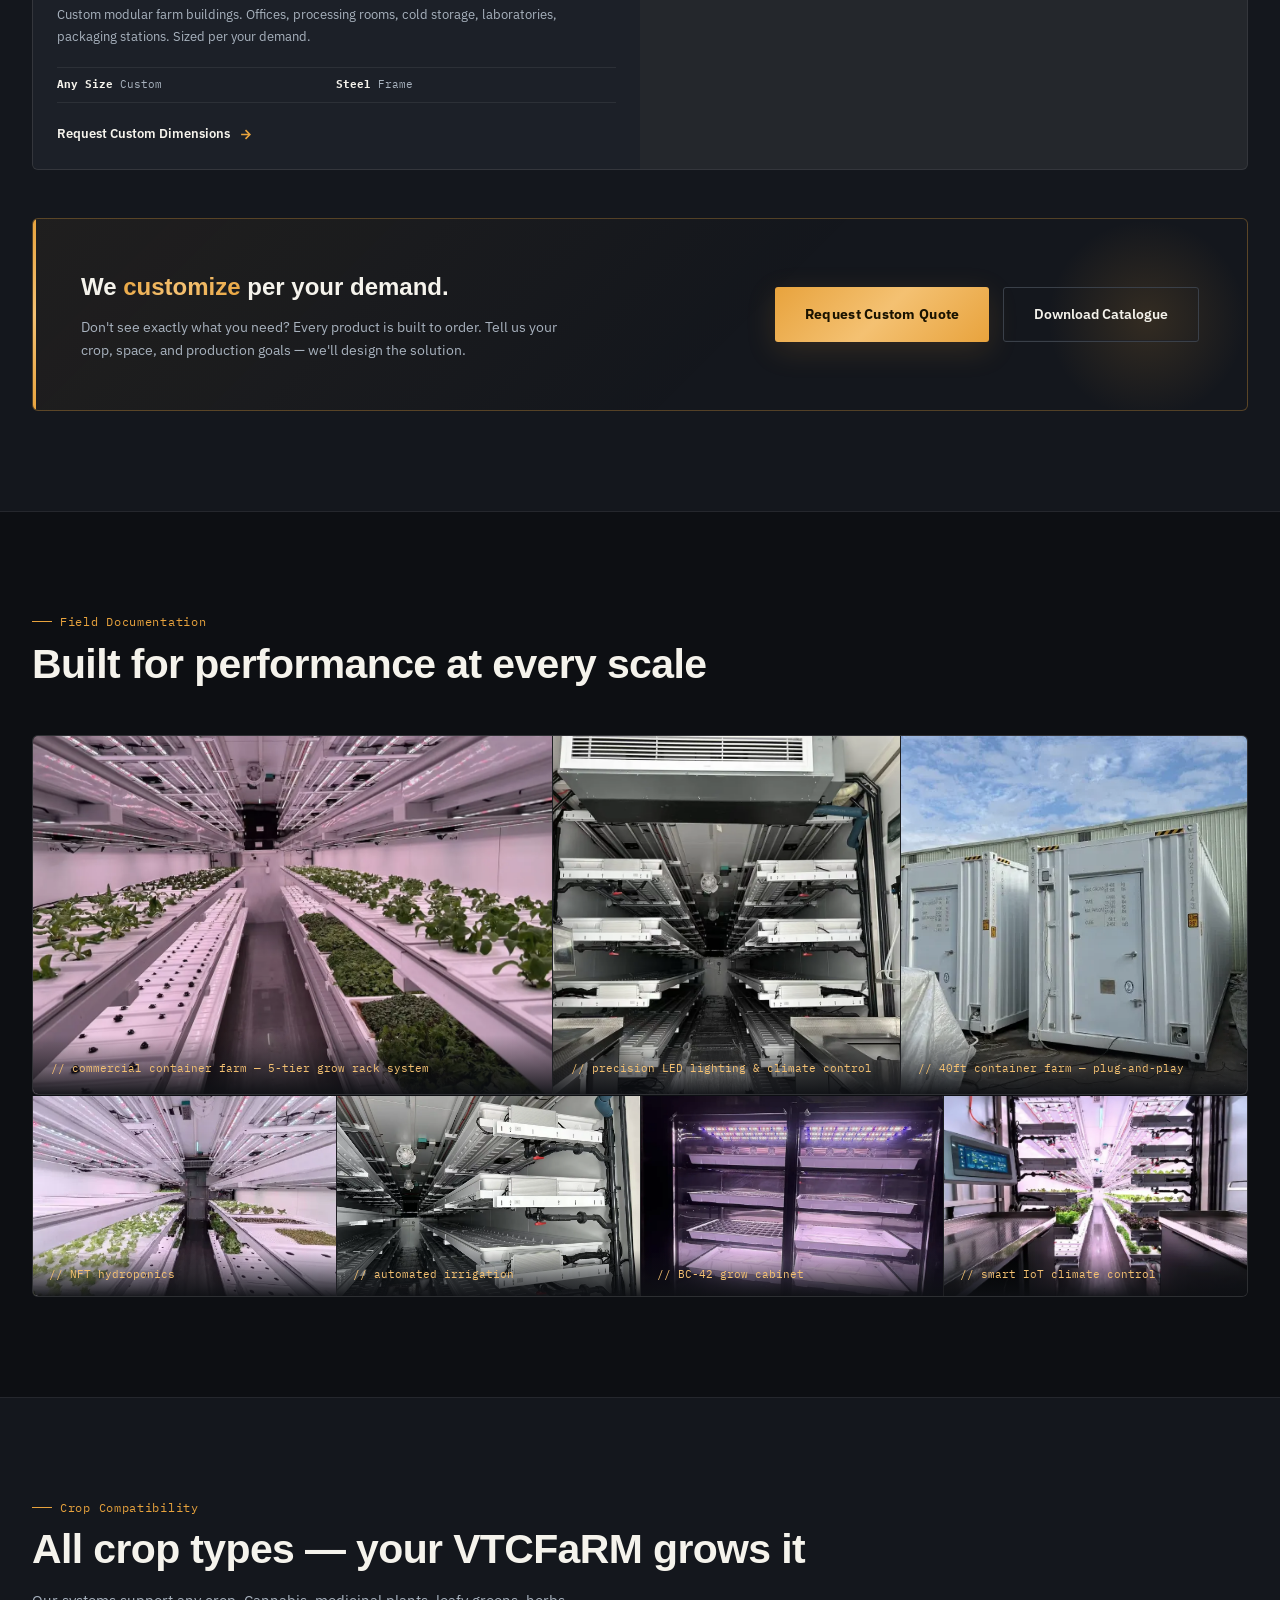
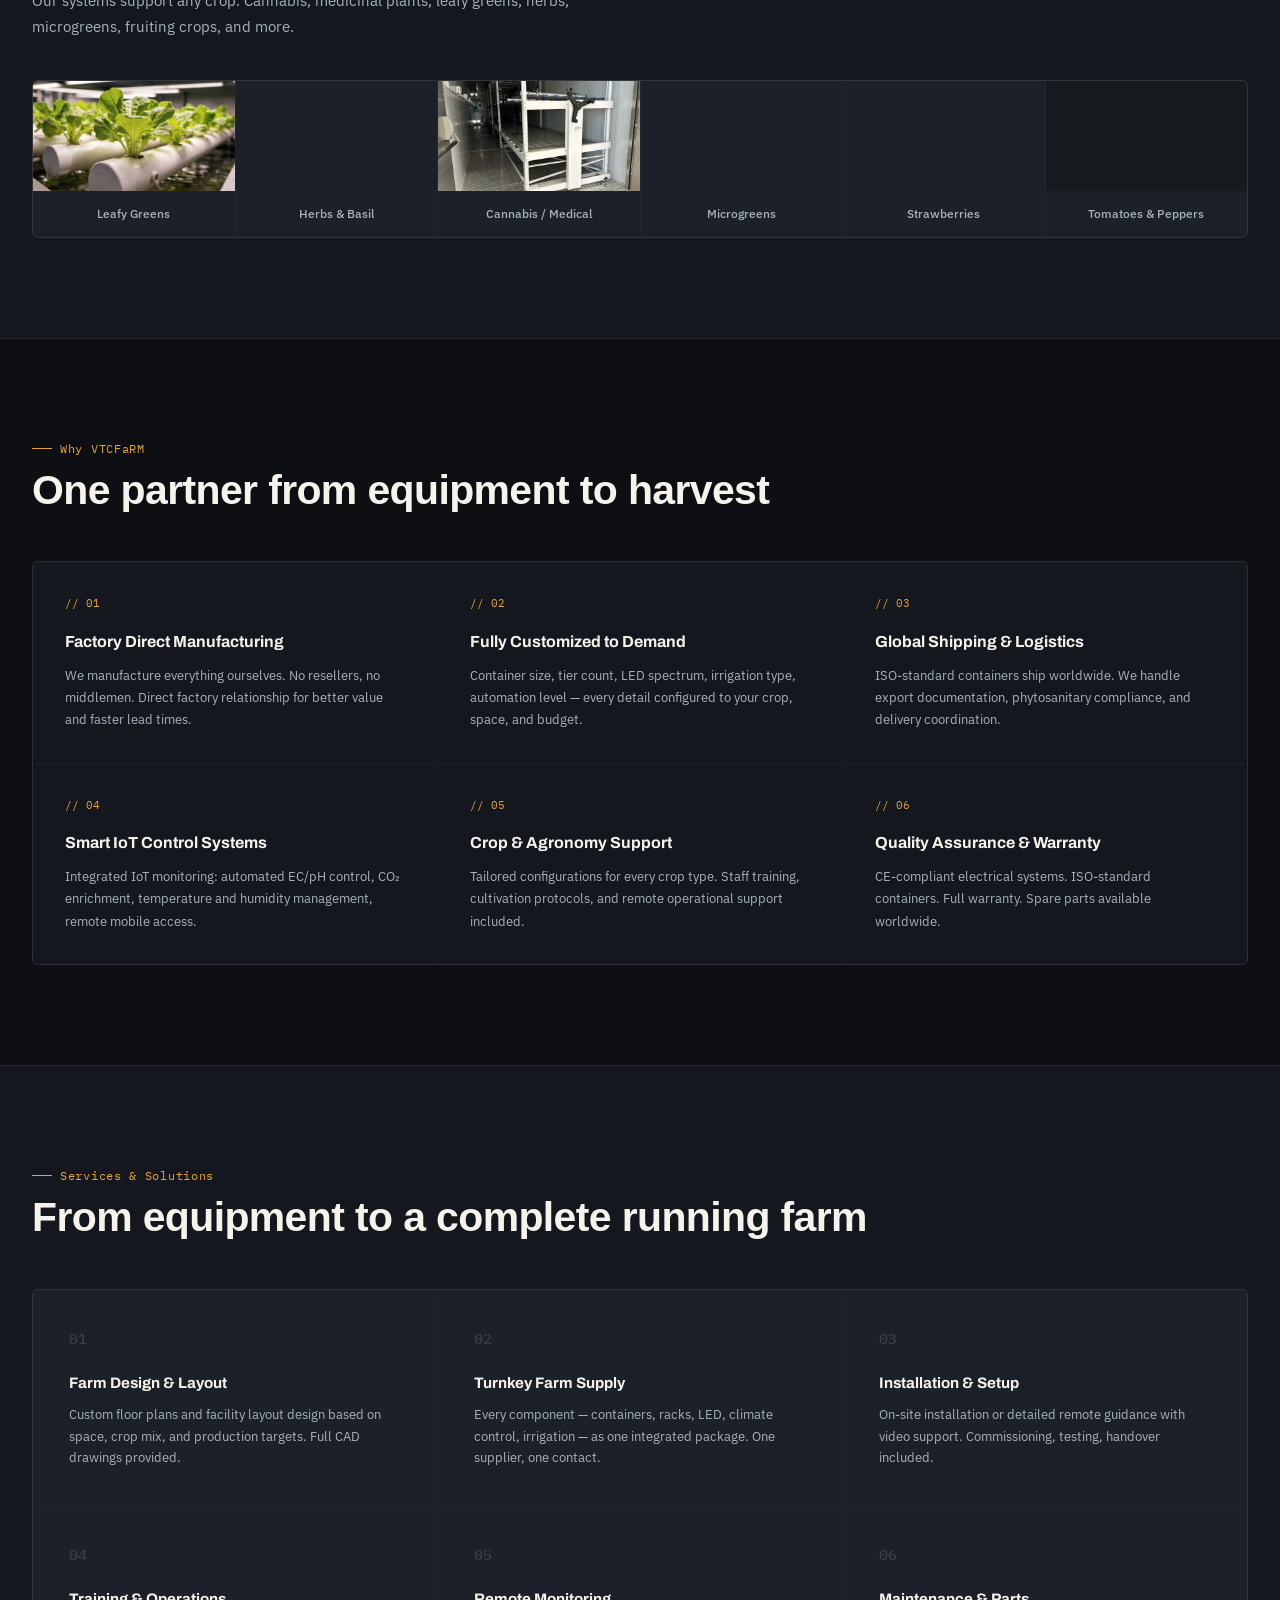
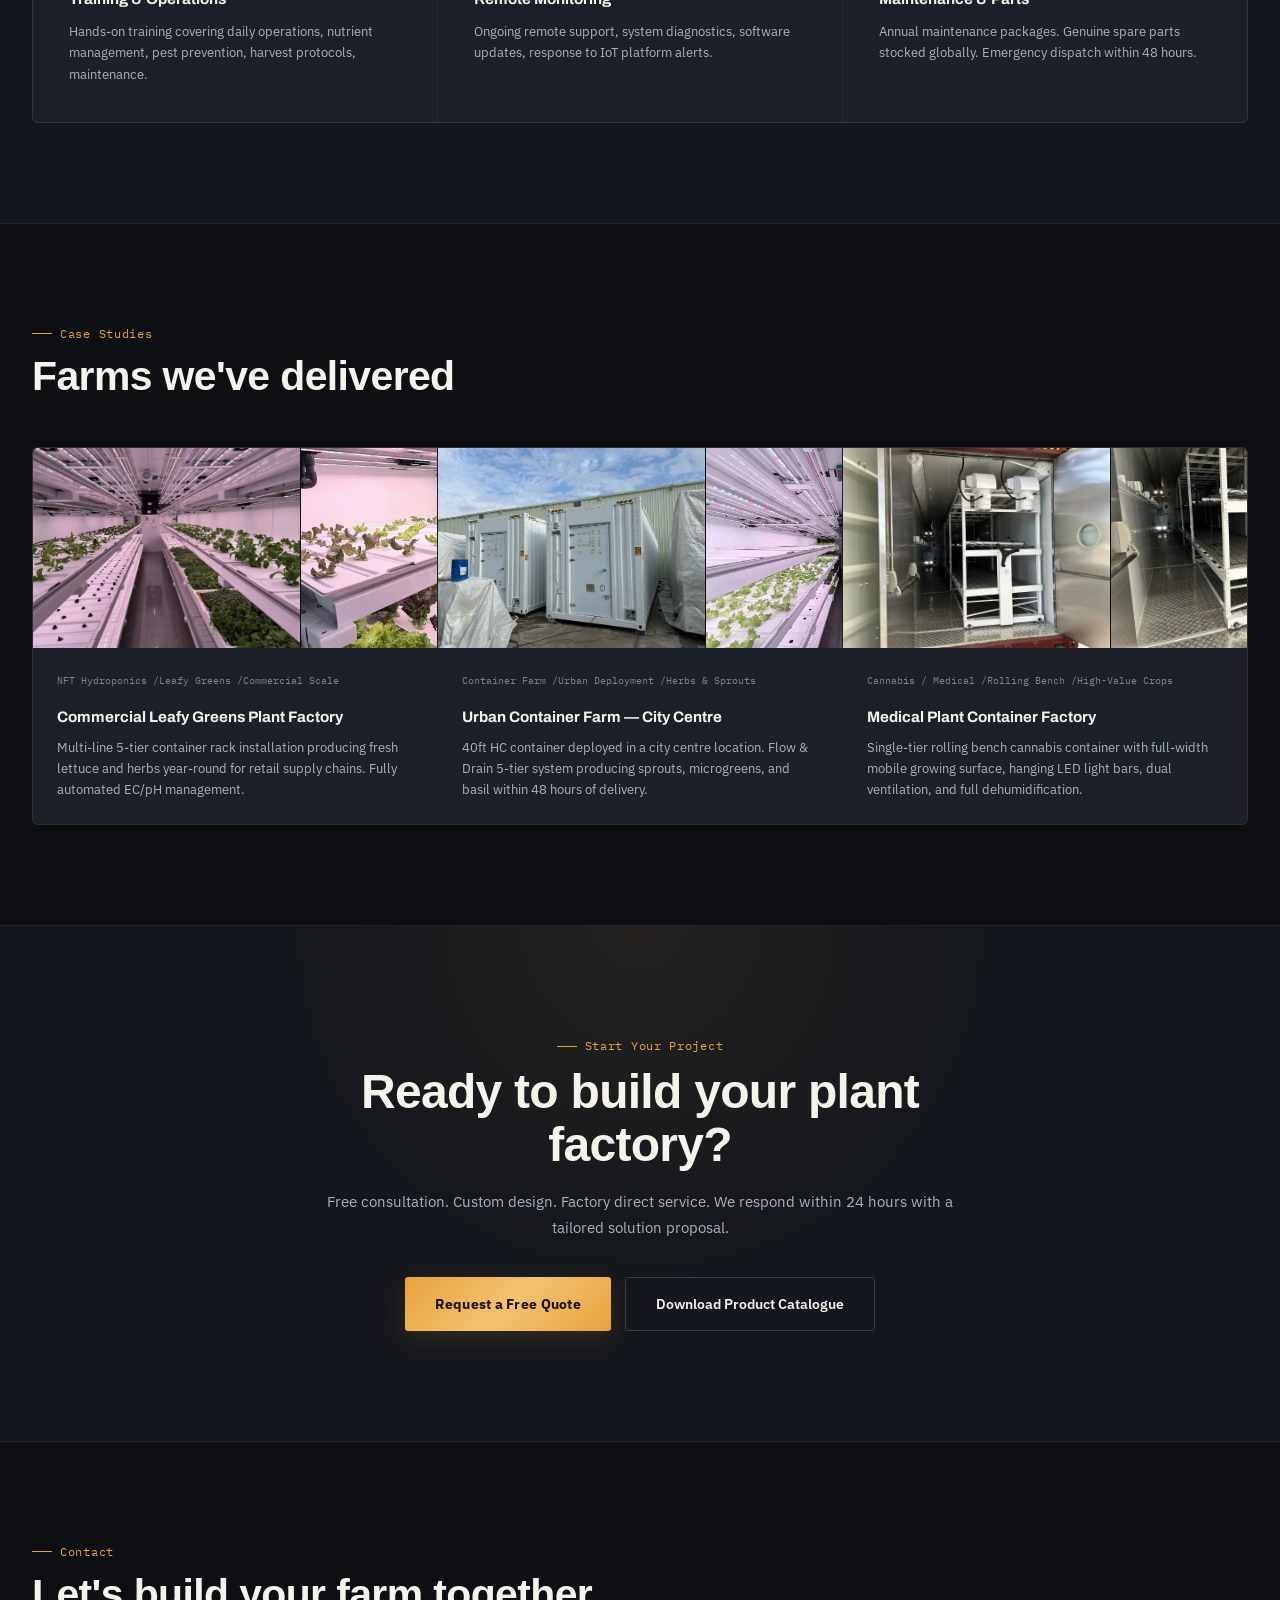
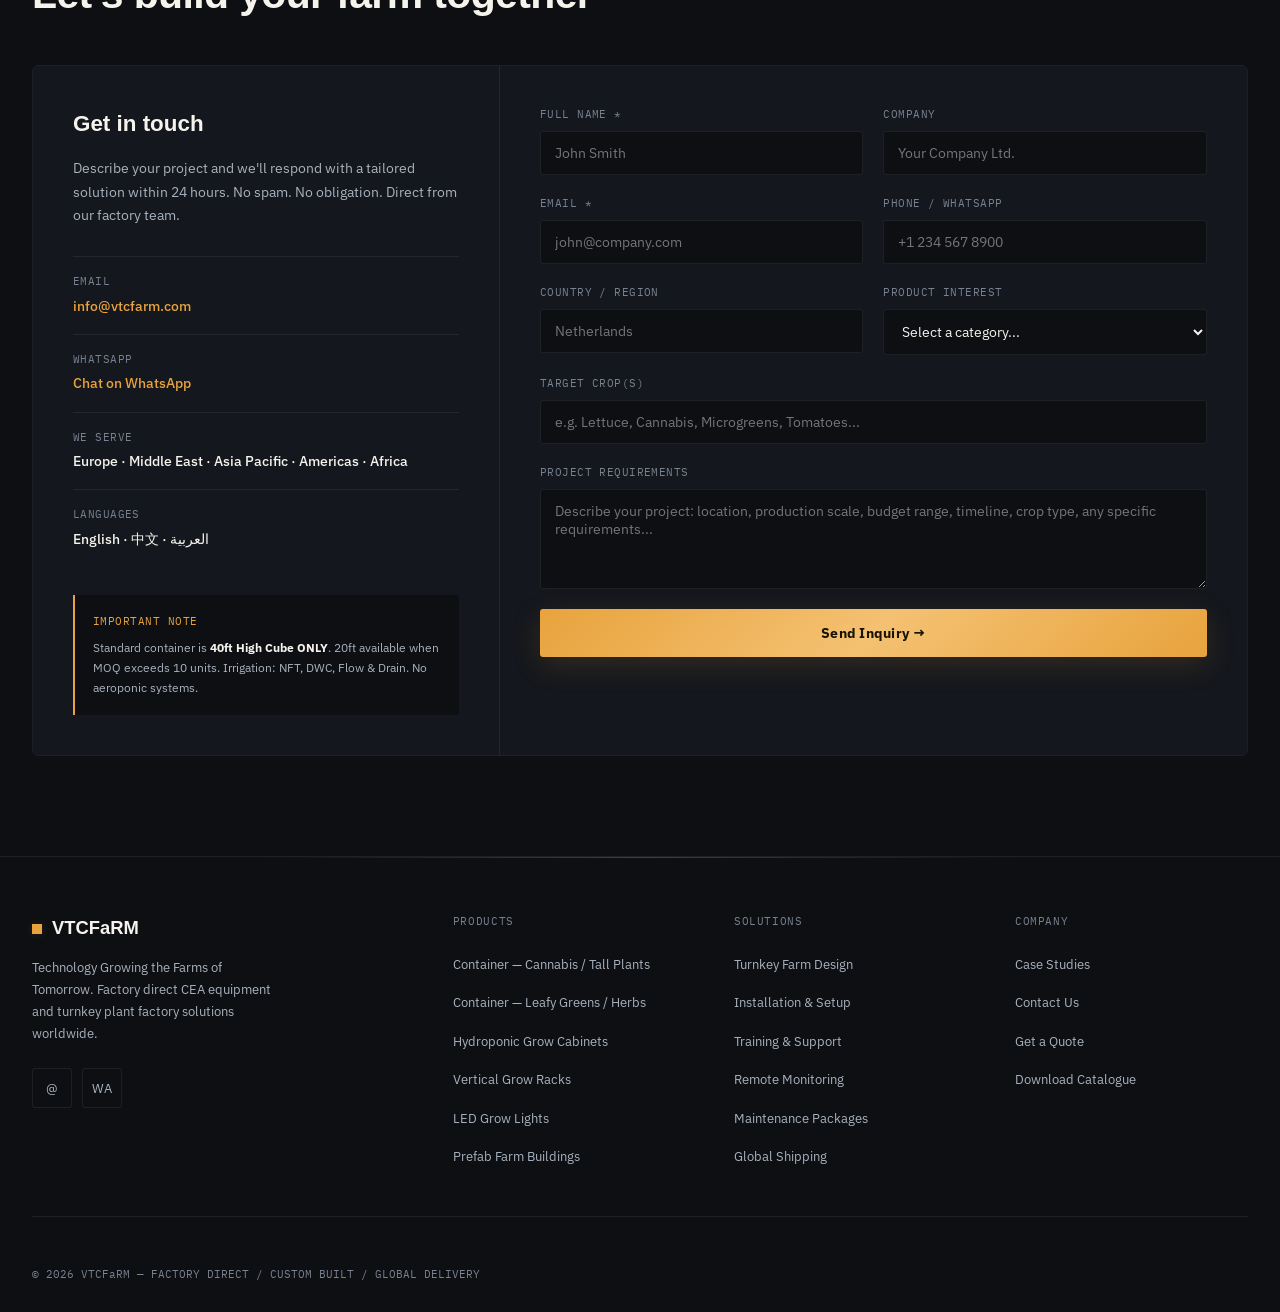
==== commit 4b508842: "Add files via upload" ====
--- a/index.html
+++ b/index.html
@@ -1,981 +1,960 @@
-<!DOCTYPE html>
-<html lang="en">
-<head>
-<meta charset="UTF-8"/>
-<meta name="viewport" content="width=device-width, initial-scale=1.0, viewport-fit=cover"/>
-<meta name="theme-color" content="#15171B"/>
-<title>VTCFaRM | Container Farms & Hydroponic Systems</title>
-<meta name="description" content="VTCFaRM manufactures container farms, hydroponic grow cabinets, and vertical rack systems. Factory direct pricing, fully customized, 120+ countries served."/>
-<meta name="keywords" content="container farm, vertical farming, hydroponic systems, plant factory, grow cabinet, LED grow lights, CEA, indoor agriculture, NFT, DWC, flow drain, microgreens, cannabis, leafy greens"/>
-<meta name="robots" content="index, follow"/>
-<link rel="canonical" href="https://www.vtcfarm.com/"/>
-<meta property="og:type" content="website"/>
-<meta property="og:url" content="https://www.vtcfarm.com/"/>
-<meta property="og:title" content="VTCFaRM | Container Farms & Hydroponic Systems | Factory Direct"/>
-<meta property="og:description" content="Factory direct container farms, hydroponic grow cabinets, and vertical rack systems. Fully customized. 120+ countries served. Get a quote today."/>
-<meta property="og:image" content="https://www.vtcfarm.com/images/real-plants-full-corridor.webp"/>
-<meta name="twitter:card" content="summary_large_image"/>
-<meta name="twitter:title" content="VTCFaRM | Container Farms & Hydroponic Systems | Factory Direct"/>
-<meta name="twitter:description" content="Factory direct container farms, grow cabinets & vertical racks. Fully customized. 120+ countries served."/>
-<meta name="twitter:image" content="https://www.vtcfarm.com/images/real-plants-full-corridor.webp"/>
-<link rel="preconnect" href="https://fonts.googleapis.com"/>
-<link rel="preconnect" href="https://fonts.gstatic.com" crossorigin/>
-<link rel="preconnect" href="https://images.unsplash.com"/>
-<link rel="preload" as="image" href="images/real-plants-full-corridor.webp" fetchpriority="high"/>
-<link href="https://fonts.googleapis.com/css2?family=Archivo:wght@500;600;700;800&family=Archivo+Expanded:wght@600;700&family=IBM+Plex+Sans:wght@400;500;600&family=IBM+Plex+Mono:wght@400;500&display=swap" rel="stylesheet"/>
-<link rel="icon" type="image/svg+xml" href="data:image/svg+xml,%3Csvg xmlns='http://www.w3.org/2000/svg' viewBox='0 0 100 100'%3E%3Ctext y='.9em' font-size='90'%3E🌿%3C/text%3E%3C/svg%3E"/>
-<link rel="apple-touch-icon" href="apple-touch-icon.png"/>
-<meta name="apple-mobile-web-app-capable" content="yes"/>
-<meta name="apple-mobile-web-app-status-bar-style" content="black-translucent"/>
-<meta name="apple-mobile-web-app-title" content="VTCFaRM"/>
-<script type="application/ld+json">
-{"@context":"https://schema.org","@type":"Organization","name":"VTCFaRM","url":"https://www.vtcfarm.com","logo":"https://www.vtcfarm.com/images/real-plants-full-corridor.webp","description":"Advanced hydroponic systems manufacturer. Container farms, grow cabinets, vertical racks, and turnkey plant factory solutions. Factory direct, 120+ countries served.","contactPoint":{"@type":"ContactPoint","telephone":"+8613246296179","contactType":"sales","availableLanguage":["English","Chinese"]},"sameAs":["https://www.linkedin.com/company/vtcfarm"]}
-</script>
-<script type="application/ld+json">
-{"@context":"https://schema.org","@type":"WebSite","name":"VTCFaRM","url":"https://www.vtcfarm.com","description":"CEA equipment manufacturer — container farms, hydroponic grow cabinets, vertical racks, and prefab farm buildings. Factory direct.","potentialAction":{"@type":"SearchAction","target":{"@type":"EntryPoint","urlTemplate":"https://www.vtcfarm.com/blog.html"},"query-input":"required name=search_term_string"}}
-</script>
-<script type="application/ld+json">
-{"@context":"https://schema.org","@type":"FAQPage","mainEntity":[{"@type":"Question","name":"What is a container plant factory?","acceptedAnswer":{"@type":"Answer","text":"A container plant factory is a fully controlled indoor farming environment built inside a standard ISO shipping container (typically 40ft High Cube). It includes LED grow lights, hydroponic irrigation (NFT, DWC, or Flow & Drain), climate control, and automation systems. VTCFaRM container farms support cannabis, leafy greens, herbs, microgreens, and more."}},{"@type":"Question","name":"How much does a container farm cost?","acceptedAnswer":{"@type":"Answer","text":"VTCFaRM container farm prices start from approximately $60,000 USD for a 40ft HC leafy greens configuration. Cannabis configurations start from $75,000 USD. Exact pricing depends on crop type, automation level, and LED specification. Contact us for a factory-direct quote."}},{"@type":"Question","name":"What hydroponic systems does VTCFaRM use?","acceptedAnswer":{"@type":"Answer","text":"VTCFaRM uses NFT (Nutrient Film Technique), DWC (Deep Water Culture), and Flow & Drain (ebb and flow) hydroponic systems depending on crop type and configuration. We do not offer aeroponic systems. The standard container for leafy greens uses a 5-tier Flow & Drain system."}},{"@type":"Question","name":"What container size do VTCFaRM farms come in?","acceptedAnswer":{"@type":"Answer","text":"The standard VTCFaRM container is a 40ft High Cube (HC) ISO shipping container. 20ft containers are available when the minimum order quantity exceeds 10 units. All containers are fully customized to your crop and production requirements."}},{"@type":"Question","name":"Does VTCFaRM ship internationally?","acceptedAnswer":{"@type":"Answer","text":"Yes. VTCFaRM ships factory-direct to 120+ countries worldwide. We handle export documentation, logistics coordination, and delivery support. Our products are built to ISO shipping standards for safe international transport."}},{"@type":"Question","name":"What crops can I grow in a VTCFaRM system?","acceptedAnswer":{"@type":"Answer","text":"VTCFaRM systems support all major crop types including leafy greens (lettuce, spinach), herbs (basil, coriander, mint), microgreens, cannabis and medical plants, strawberries, tomatoes, and peppers. Each system is configured to your specific crop requirements."}}]}
-</script>
-<style>
-:root {
-  --bg:        #15171B;
-  --bg2:       #1B1E23;
-  --bg3:       #21252B;
-  --bg4:       #2A2F37;
-  --steel:     #3A4049;
-  --hairline:  rgba(255,255,255,0.08);
-  --hairline2: rgba(255,255,255,0.05);
-  --amber:     #E8A33D;
-  --amber-lt:  #F4C172;
-  --amber-dk:  #B97E22;
-  --blue:      #4C8DF2;
-  --blue-lt:   #7FACF7;
-  --white:     #F4F1EA;
-  --paper:     #EDEAE2;
-  --muted:     #8B9099;
-  --dim:       #5C6169;
-  --amber-glow: rgba(232,163,61,0.14);
-  --amber-line: rgba(232,163,61,0.28);
-  --blue-glow:  rgba(76,141,242,0.12);
-  --FD:   'Archivo', sans-serif;
-  --FDX:  'Archivo Expanded', sans-serif;
-  --FB:   'IBM Plex Sans', sans-serif;
-  --FM:   'IBM Plex Mono', monospace;
-  --r:    2px;
-  --max:  1280px;
-  --ease: cubic-bezier(0.16,1,0.3,1);
-}
-*,*::before,*::after{box-sizing:border-box;margin:0;padding:0}
-html{scroll-behavior:smooth}
-body{background:var(--bg);color:var(--white);font-family:var(--FB);line-height:1.6;overflow-x:hidden;font-size:16px}
-img{display:block;max-width:100%;height:auto}
-a{color:inherit;text-decoration:none}
-:focus-visible{outline:2px solid var(--amber);outline-offset:3px}
-@media (prefers-reduced-motion: reduce){*{animation-duration:0.01ms !important;transition-duration:0.01ms !important;}}
-
-#nav{position:fixed;top:0;left:0;right:0;z-index:200;height:64px;padding:0 2rem;display:flex;align-items:center;justify-content:space-between;gap:1rem;background:rgba(21,23,27,0.92);-webkit-backdrop-filter:blur(14px);backdrop-filter:blur(14px);border-bottom:1px solid var(--hairline)}
-.nav-logo{font-family:var(--FDX);font-weight:700;font-size:1.15rem;letter-spacing:0.02em;display:flex;align-items:center;gap:8px}
-.nav-logo .mark{width:8px;height:8px;background:var(--amber)}
-.nav-links{display:flex;align-items:center;gap:.1rem;list-style:none;flex:1;justify-content:center}
-.nav-links a{padding:6px 16px;font-size:.78rem;font-weight:500;letter-spacing:0.03em;text-transform:uppercase;color:var(--muted);transition:color .2s;font-family:var(--FB)}
-.nav-links a:hover,.nav-links a.act{color:var(--white)}
-.nav-right{display:flex;align-items:center;gap:.75rem}
-.nav-drop{position:relative}
-.nav-drop-btn{display:flex;align-items:center;gap:6px;padding:6px 16px;font-size:.78rem;font-weight:500;letter-spacing:0.03em;text-transform:uppercase;color:var(--muted);background:none;border:none;cursor:pointer;font-family:var(--FB);transition:color .2s}
-.nav-drop-btn:hover,.nav-drop.open .nav-drop-btn{color:var(--white)}
-.nav-drop-btn svg{transition:transform .2s}
-.nav-drop.open .nav-drop-btn svg{transform:rotate(180deg)}
-.nav-drop-menu{display:none;position:absolute;top:calc(100% + 1px);left:50%;transform:translateX(-50%);background:var(--bg2);border:1px solid var(--hairline);min-width:248px;overflow:hidden;box-shadow:0 20px 50px rgba(0,0,0,0.5)}
-.nav-drop.open .nav-drop-menu{display:block}
-.nav-drop-item{display:flex;align-items:center;gap:10px;padding:12px 16px;font-size:.82rem;color:var(--muted);border-bottom:1px solid var(--hairline2);transition:background .15s,color .15s}
-.nav-drop-item:last-child{border-bottom:none}
-.nav-drop-item:hover{background:var(--bg3);color:var(--amber)}
-.nav-drop-icon{font-family:var(--FM);font-size:.68rem;color:var(--amber);width:22px;flex-shrink:0}
-.nav-drop-divider{height:1px;background:var(--hairline)}
-.nav-cta{background:var(--amber);color:#1A1300;padding:10px 22px;font-weight:700;font-size:.78rem;letter-spacing:0.04em;text-transform:uppercase;font-family:var(--FB);white-space:nowrap;transition:background .2s;border:1px solid var(--amber)}
-.nav-cta:hover{background:var(--amber-lt);border-color:var(--amber-lt)}
-.ham{display:none;flex-direction:column;gap:5px;background:none;border:none;cursor:pointer;padding:4px}
-.ham span{display:block;width:22px;height:2px;background:var(--white)}
-
-.hero{min-height:100vh;padding:104px 2rem 0;display:flex;flex-direction:column;background:var(--bg);position:relative;overflow:hidden}
-.hero-bg{position:absolute;inset:0;pointer-events:none;background-image:radial-gradient(circle at 1px 1px, var(--hairline) 1px, transparent 0);background-size:32px 32px;opacity:.5}
-.hero-inner{max-width:var(--max);margin:0 auto;width:100%;flex:1;display:grid;grid-template-columns:1.1fr 1fr;gap:3.5rem;align-items:center;position:relative;z-index:1;padding-bottom:3rem}
-.hero-tag{display:flex;align-items:center;gap:10px;margin-bottom:2rem}
-.hero-tag .dot{width:7px;height:7px;background:var(--amber);border-radius:50%;flex-shrink:0;box-shadow:0 0 0 4px var(--amber-glow)}
-.hero-tag span{font-family:var(--FM);font-size:.72rem;letter-spacing:0.08em;text-transform:uppercase;color:var(--muted)}
-.hero-h1{font-family:var(--FDX);font-size:clamp(2.4rem,4.6vw,4.4rem);font-weight:700;line-height:1.02;letter-spacing:-0.01em;margin-bottom:1.75rem;color:var(--white)}
-.hero-h1 .ac{color:var(--amber)}
-.hero-sub{font-size:1.05rem;color:var(--muted);line-height:1.7;margin-bottom:2.25rem;max-width:460px;font-weight:400}
-.hero-btns{display:flex;gap:.85rem;flex-wrap:wrap;margin-bottom:2.5rem}
-.btn-a{background:var(--amber);color:#1A1300;padding:15px 28px;font-weight:700;font-size:.85rem;letter-spacing:0.02em;font-family:var(--FB);display:inline-flex;align-items:center;gap:10px;transition:all .25s var(--ease);border:1px solid var(--amber)}
-.btn-a:hover{background:var(--amber-lt);border-color:var(--amber-lt);transform:translateY(-2px)}
-.btn-o{background:transparent;color:var(--white);padding:15px 28px;border:1px solid var(--steel);font-weight:600;font-size:.85rem;font-family:var(--FB);display:inline-flex;align-items:center;gap:10px;transition:all .25s var(--ease)}
-.btn-o:hover{border-color:var(--white)}
-.hero-specs{display:flex;gap:0;border-top:1px solid var(--hairline)}
-.hero-spec{flex:1;padding:14px 0 0;border-right:1px solid var(--hairline)}
-.hero-spec:last-child{border-right:none}
-.hero-spec-val{font-family:var(--FM);font-size:.95rem;color:var(--amber);margin-bottom:3px}
-.hero-spec-label{font-size:.68rem;color:var(--dim);text-transform:uppercase;letter-spacing:0.04em}
-
-.hero-visual{position:relative;height:560px}
-.bracket-frame{position:absolute;inset:0}
-.bracket-frame::before,.bracket-frame::after,.bracket-frame .bl,.bracket-frame .br{content:'';position:absolute;width:28px;height:28px;z-index:2}
-.bracket-frame::before{top:-1px;left:-1px;border-top:2px solid var(--amber);border-left:2px solid var(--amber)}
-.bracket-frame::after{top:-1px;right:-1px;border-top:2px solid var(--amber);border-right:2px solid var(--amber)}
-.bracket-frame .bl{bottom:-1px;left:-1px;border-bottom:2px solid var(--amber);border-left:2px solid var(--amber)}
-.bracket-frame .br{bottom:-1px;right:-1px;border-bottom:2px solid var(--amber);border-right:2px solid var(--amber)}
-.hero-img-main{position:absolute;inset:18px;overflow:hidden;border:1px solid var(--hairline)}
-.hero-img-main img{width:100%;height:100%;object-fit:cover;filter:grayscale(0.1) contrast(1.05)}
-.hero-tagplate{position:absolute;bottom:-1px;left:18px;right:18px;background:rgba(21,23,27,0.94);-webkit-backdrop-filter:blur(8px);backdrop-filter:blur(8px);border-top:1px solid var(--amber-line);padding:14px 18px;display:flex;justify-content:space-between;align-items:center}
-.tagplate-id{font-family:var(--FM);font-size:.68rem;color:var(--amber);letter-spacing:0.04em}
-.tagplate-name{font-family:var(--FB);font-size:.82rem;color:var(--white);font-weight:500}
-
-.ticker-wrap{background:var(--bg2);border-top:1px solid var(--hairline);border-bottom:1px solid var(--hairline);padding:14px 0;overflow:hidden}
-.ticker{display:flex;gap:3rem;animation:scroll-x 28s linear infinite;width:max-content}
-@keyframes scroll-x{from{transform:translateX(0)}to{transform:translateX(-50%)}}
-.tick-item{display:flex;align-items:center;gap:10px;white-space:nowrap;font-family:var(--FM);font-size:.74rem;color:var(--dim);letter-spacing:0.02em}
-.tick-item b{color:var(--amber);font-weight:500}
-.tick-sep{color:var(--steel)}
-
-.sec{padding:96px 2rem}
-.sec-inner{max-width:var(--max);margin:0 auto}
-.sec-head{display:flex;justify-content:space-between;align-items:flex-end;gap:2rem;margin-bottom:3rem;flex-wrap:wrap}
-.sec-num{font-family:var(--FM);font-size:.72rem;color:var(--amber);letter-spacing:0.06em;margin-bottom:.6rem;display:flex;align-items:center;gap:8px}
-.sec-num::before{content:'';width:18px;height:1px;background:var(--amber)}
-.sec-h2{font-family:var(--FDX);font-size:clamp(1.7rem,3vw,2.5rem);font-weight:700;letter-spacing:-0.01em;color:var(--white)}
-.sec-sub{color:var(--muted);font-size:.95rem;margin-top:.85rem;max-width:520px;line-height:1.7}
-
-.km-strip{background:var(--bg2);border-top:1px solid var(--hairline);border-bottom:1px solid var(--hairline)}
-.km-inner{max-width:var(--max);margin:0 auto;display:grid;grid-template-columns:repeat(5,1fr)}
-.km-item{padding:2.25rem 1.75rem;border-right:1px solid var(--hairline);transition:background .2s}
-.km-item:last-child{border-right:none}
-.km-item:hover{background:var(--bg3)}
-.km-tag{font-family:var(--FM);font-size:.65rem;color:var(--amber);margin-bottom:.85rem}
-.km-title{font-family:var(--FD);font-size:.92rem;font-weight:600;color:var(--white);margin-bottom:.5rem}
-.km-desc{font-size:.78rem;color:var(--muted);line-height:1.55}
-
-.stats-grid{display:grid;grid-template-columns:repeat(4,1fr);border:1px solid var(--hairline);margin-top:3rem}
-.stat-card{padding:2.5rem 2rem;border-right:1px solid var(--hairline);text-align:left;position:relative}
-.stat-card:last-child{border-right:none}
-.stat-card::before{content:attr(data-idx);position:absolute;top:1.25rem;right:1.5rem;font-family:var(--FM);font-size:.68rem;color:var(--dim)}
-.stat-num{font-family:var(--FDX);font-size:clamp(1.9rem,3.4vw,2.7rem);font-weight:700;color:var(--white);line-height:1}
-.stat-num .unit{color:var(--amber)}
-.stat-label{font-size:.78rem;color:var(--muted);margin-top:.65rem;line-height:1.45;max-width:180px}
-
-.prod-grid{display:grid;grid-template-columns:repeat(2,1fr);gap:1px;background:var(--hairline);margin-top:3rem;border:1px solid var(--hairline)}
-.prod-card{background:var(--bg2);display:flex;flex-direction:column;transition:background .3s var(--ease)}
-.prod-card:hover{background:var(--bg3)}
-.pc-imgs{display:grid;grid-template-columns:1.5fr 1fr;height:230px;gap:1px;position:relative;background:var(--bg)}
-.pc-imgs img{width:100%;height:100%;object-fit:cover;filter:grayscale(0.15);transition:filter .4s ease}
-.prod-card:hover .pc-imgs img{filter:grayscale(0)}
-.pc-imgs .pc-img-col{display:flex;flex-direction:column;gap:1px}
-.pc-imgs .pc-img-col img{flex:1;width:100%;object-fit:cover}
-.pc-pill{position:absolute;top:14px;left:14px;background:rgba(21,23,27,0.92);color:var(--amber);font-family:var(--FM);font-size:.66rem;letter-spacing:0.04em;padding:5px 11px;border:1px solid var(--amber-line);z-index:2}
-.pc-body{padding:1.75rem;flex:1;display:flex;flex-direction:column}
-.pc-title{font-family:var(--FD);font-size:1.1rem;font-weight:700;margin-bottom:.6rem;color:var(--white)}
-.pc-desc{font-size:.84rem;color:var(--muted);line-height:1.65;margin-bottom:1.25rem;flex:1}
-.pc-specs{display:flex;gap:0;border-top:1px solid var(--hairline);border-bottom:1px solid var(--hairline);margin-bottom:1.25rem}
-.pc-spec{flex:1;padding:8px 4px 8px 0;font-family:var(--FM);font-size:.68rem;color:var(--muted)}
-.pc-spec b{color:var(--white);display:block;font-size:.78rem;margin-bottom:1px}
-.pc-link{display:inline-flex;align-items:center;gap:8px;color:var(--white);font-size:.82rem;font-weight:600;margin-top:auto;font-family:var(--FB)}
-.pc-link svg{color:var(--amber);transition:transform .2s}
-.prod-card:hover .pc-link svg{transform:translateX(5px)}
-.prod-card.wide{grid-column:1/3}
-.prod-card.wide .pc-imgs{height:280px;grid-template-columns:2fr 1fr 1fr}
-.prod-card.wide .pc-img-col img{height:139px}
-
-.showcase-row1{display:grid;grid-template-columns:1.5fr 1fr 1fr;gap:1px;height:380px;background:var(--hairline);border:1px solid var(--hairline)}
-.showcase-row2{display:grid;grid-template-columns:repeat(4,1fr);gap:1px;margin-top:1px;background:var(--hairline);border:1px solid var(--hairline);border-top:none}
-.sh-img{position:relative;overflow:hidden;background:var(--bg)}
-.sh-img img{width:100%;height:100%;object-fit:cover;filter:grayscale(0.2);transition:filter .5s,transform .6s}
-.sh-img:hover img{filter:grayscale(0);transform:scale(1.03)}
-.showcase-row2 .sh-img{height:210px}
-.sh-cap{position:absolute;bottom:0;left:0;right:0;background:linear-gradient(transparent,rgba(21,23,27,0.92));padding:1.5rem 1.1rem 0.9rem;font-family:var(--FM);font-size:.7rem;color:var(--amber-lt);letter-spacing:0.01em}
-
-.crops-grid{display:grid;grid-template-columns:repeat(6,1fr);gap:1px;background:var(--hairline);border:1px solid var(--hairline);margin-top:2.5rem}
-.crop-card{background:var(--bg2);text-align:center;transition:background .2s}
-.crop-card:hover{background:var(--bg3)}
-.crop-img{height:104px;overflow:hidden}
-.crop-img img{width:100%;height:100%;object-fit:cover;filter:grayscale(0.3);transition:filter .3s,transform .4s}
-.crop-card:hover .crop-img img{filter:grayscale(0);transform:scale(1.06)}
-.crop-name{font-size:.74rem;font-weight:500;color:var(--muted);padding:.7rem .4rem;font-family:var(--FB)}
-
-.custom-banner{border:1px solid var(--amber-line);background:linear-gradient(135deg,rgba(232,163,61,0.06),transparent);padding:3rem;display:flex;align-items:center;justify-content:space-between;gap:2rem;margin-top:3rem;flex-wrap:wrap;position:relative}
-.custom-banner::before{content:'';position:absolute;top:0;left:0;width:3px;height:100%;background:var(--amber)}
-.cb-title{font-family:var(--FDX);font-size:1.5rem;font-weight:700;margin-bottom:.5rem;color:var(--white)}
-.cb-title .ac{color:var(--amber)}
-.cb-desc{color:var(--muted);font-size:.9rem;max-width:480px;line-height:1.6}
-.cb-btns{display:flex;gap:.85rem;flex-wrap:wrap;flex-shrink:0}
-
-.why-grid{display:grid;grid-template-columns:repeat(3,1fr);gap:1px;background:var(--hairline);border:1px solid var(--hairline);margin-top:3rem}
-.why-card{background:var(--bg2);padding:2rem;transition:background .2s}
-.why-card:hover{background:var(--bg3)}
-.why-tag{font-family:var(--FM);font-size:.68rem;color:var(--amber);margin-bottom:1rem}
-.why-title{font-family:var(--FD);font-weight:700;font-size:1rem;color:var(--white);margin-bottom:.55rem}
-.why-desc{font-size:.84rem;color:var(--muted);line-height:1.65}
-
-.sol-grid{display:grid;grid-template-columns:repeat(3,1fr);gap:1px;background:var(--hairline);border:1px solid var(--hairline);margin-top:3rem}
-.sol-card{background:var(--bg2);padding:2rem;transition:background .2s;position:relative}
-.sol-card:hover{background:var(--bg3)}
-.sol-id{font-family:var(--FM);font-size:.95rem;color:var(--steel);font-weight:500;margin-bottom:1.25rem}
-.sol-title{font-family:var(--FD);font-weight:700;font-size:.95rem;color:var(--white);margin-bottom:.5rem}
-.sol-desc{font-size:.83rem;color:var(--muted);line-height:1.65}
-
-.proj-grid{display:grid;grid-template-columns:repeat(3,1fr);gap:1px;background:var(--hairline);border:1px solid var(--hairline);margin-top:3rem}
-.proj-card{background:var(--bg2);transition:background .3s}
-.proj-card:hover{background:var(--bg3)}
-.proj-img{height:190px;position:relative;background:var(--bg)}
-.proj-img-strip{display:flex;height:100%;gap:1px}
-.proj-img-strip img{flex:1;object-fit:cover;filter:grayscale(0.2);transition:filter .4s,transform .5s}
-.proj-card:hover .proj-img-strip img{filter:grayscale(0);transform:scale(1.04)}
-.proj-body{padding:1.5rem}
-.proj-tags{display:flex;gap:0;margin-bottom:1rem;font-family:var(--FM);font-size:.65rem;color:var(--dim);flex-wrap:wrap}
-.proj-tags span:not(:last-child)::after{content:' / '}
-.proj-title{font-family:var(--FD);font-weight:700;font-size:.95rem;color:var(--white);margin-bottom:.5rem}
-.proj-desc{font-size:.81rem;color:var(--muted);line-height:1.6}
-
-.cta-strip{padding:110px 2rem;text-align:center;position:relative;background:var(--bg2);border-top:1px solid var(--hairline);border-bottom:1px solid var(--hairline)}
-.cta-inner{max-width:640px;margin:0 auto;position:relative;z-index:1}
-.cta-h2{font-family:var(--FDX);font-size:clamp(1.9rem,3.6vw,2.9rem);font-weight:700;letter-spacing:-0.01em;margin-bottom:1.1rem;color:var(--white)}
-.cta-sub{color:var(--muted);margin-bottom:2.25rem;font-size:.95rem}
-.cta-btns{display:flex;gap:.85rem;justify-content:center;flex-wrap:wrap}
-
-.contact-layout{display:grid;grid-template-columns:1fr 1.5fr;gap:0;margin-top:3rem;border:1px solid var(--hairline)}
-.contact-info{padding:2.5rem;border-right:1px solid var(--hairline);background:var(--bg2)}
-.contact-info h3{font-family:var(--FDX);font-size:1.4rem;font-weight:700;margin-bottom:.85rem;color:var(--white)}
-.contact-info p{color:var(--muted);font-size:.88rem;line-height:1.7;margin-bottom:1.75rem}
-.c-detail{padding:1rem 0;border-top:1px solid var(--hairline)}
-.c-label{font-family:var(--FM);font-size:.66rem;color:var(--dim);text-transform:uppercase;letter-spacing:0.04em}
-.c-val{font-size:.88rem;color:var(--white);font-weight:500;margin-top:4px}
-.c-val a{color:var(--amber)}
-.c-note{margin-top:1.75rem;padding:1.1rem;background:var(--bg);border-left:2px solid var(--amber)}
-.c-note-tag{font-family:var(--FM);font-size:.66rem;color:var(--amber);text-transform:uppercase;letter-spacing:0.05em;margin-bottom:.5rem}
-.c-note-desc{font-size:.78rem;color:var(--muted);line-height:1.6}
-
-.form{display:flex;flex-direction:column;gap:0;padding:2.5rem;background:var(--bg2)}
-.form-row{display:grid;grid-template-columns:1fr 1fr;gap:1.25rem;margin-bottom:1.25rem}
-.fg{display:flex;flex-direction:column;gap:7px;margin-bottom:1.25rem}
-.form-row .fg{margin-bottom:0}
-label{font-family:var(--FM);font-size:.68rem;color:var(--dim);text-transform:uppercase;letter-spacing:0.04em}
-input,select,textarea{background:var(--bg);border:1px solid var(--hairline);border-radius:0;padding:12px 14px;color:var(--white);font-family:var(--FB);font-size:.88rem;outline:none;width:100%;transition:border-color .2s}
-input:focus,select:focus,textarea:focus{border-color:var(--amber)}
-input::placeholder,textarea::placeholder{color:var(--dim)}
-select option{background:var(--bg)}
-textarea{resize:vertical;min-height:100px}
-.form-submit{background:var(--amber);color:#1A1300;border:1px solid var(--amber);padding:14px;font-weight:700;font-size:.85rem;letter-spacing:0.02em;font-family:var(--FB);cursor:pointer;transition:all .25s;width:100%;margin-top:.5rem}
-.form-submit:hover{background:var(--amber-lt);border-color:var(--amber-lt)}
-
-footer{background:var(--bg);border-top:1px solid var(--hairline);padding:64px 2rem 28px}
-.footer-inner{max-width:var(--max);margin:0 auto}
-.footer-top{display:grid;grid-template-columns:1.6fr 1fr 1fr 1fr;gap:3rem;margin-bottom:3rem;padding-bottom:3rem;border-bottom:1px solid var(--hairline)}
-.f-logo{font-family:var(--FDX);font-weight:700;font-size:1.15rem;margin-bottom:.85rem;display:flex;align-items:center;gap:8px}
-.f-logo .mark{width:8px;height:8px;background:var(--amber)}
-.f-tagline{font-size:.8rem;color:var(--muted);line-height:1.7;max-width:240px;margin-bottom:1.5rem}
-.f-socials{display:flex;gap:.6rem}
-.f-social{width:34px;height:34px;border:1px solid var(--hairline);display:flex;align-items:center;justify-content:center;font-size:.72rem;color:var(--muted);transition:all .2s}
-.f-social:hover{border-color:var(--amber);color:var(--amber)}
-.f-col-title{font-family:var(--FM);font-size:.66rem;letter-spacing:0.06em;text-transform:uppercase;color:var(--dim);margin-bottom:1.2rem}
-.f-links{list-style:none;display:flex;flex-direction:column;gap:.75rem}
-.f-links a{font-size:.83rem;color:var(--muted);transition:color .2s}
-.f-links a:hover{color:var(--amber)}
-.footer-bottom{display:flex;justify-content:space-between;align-items:center;flex-wrap:wrap;gap:1rem}
-.f-copy{font-family:var(--FM);font-size:.7rem;color:var(--dim)}
-.f-legal{display:flex;gap:1.5rem}
-.f-legal a{font-size:.75rem;color:var(--muted);transition:color .2s}
-.f-legal a:hover{color:var(--amber)}
-
-.wa-btn{position:fixed;bottom:28px;right:28px;z-index:300;width:52px;height:52px;border-radius:50%;background:#25D366;display:flex;align-items:center;justify-content:center;box-shadow:0 6px 24px rgba(37,211,102,.4);transition:transform .25s}
-.wa-btn:hover{transform:scale(1.08)}
-.wa-btn svg{width:26px;height:26px;fill:white}
-
-.rev{opacity:0;transform:translateY(18px);transition:opacity .7s var(--ease),transform .7s var(--ease)}
-.rev.in{opacity:1;transform:none}
-.d1{transition-delay:.08s}
-.d2{transition-delay:.16s}
-.d3{transition-delay:.24s}
-.d4{transition-delay:.32s}
-
-@media(max-width:1100px){
-  .hero-inner{grid-template-columns:1fr}
-  .hero-visual{display:none}
-  .km-inner{grid-template-columns:repeat(3,1fr)}
-  .km-item:nth-child(3){border-right:none}
-  .prod-grid{grid-template-columns:1fr}
-  .prod-card.wide{grid-column:auto}
-  .prod-card.wide .pc-imgs{grid-template-columns:1.5fr 1fr}
-  .footer-top{grid-template-columns:1fr 1fr}
-  .crops-grid{grid-template-columns:repeat(3,1fr)}
-  .why-grid{grid-template-columns:repeat(2,1fr)}
-  .sol-grid{grid-template-columns:repeat(2,1fr)}
-  .stats-grid{grid-template-columns:repeat(2,1fr)}
-  .stat-card:nth-child(2n){border-right:none}
-  .contact-layout{grid-template-columns:1fr}
-  .contact-info{border-right:none;border-bottom:1px solid var(--hairline)}
-}
-@media(max-width:768px){
-  .nav-links,.nav-cta{display:none}
-  .ham{display:flex}
-  #nav.open .nav-links{display:flex;flex-direction:column;gap:0;position:absolute;top:64px;left:0;right:0;background:var(--bg2);padding:.5rem;border-bottom:1px solid var(--hairline)}
-  #nav.open .nav-links a{padding:12px 16px}
-  #nav.open .nav-drop{width:100%}
-  #nav.open .nav-drop-btn{width:100%;justify-content:space-between;padding:12px 16px}
-  #nav.open .nav-drop-menu{position:static;transform:none;width:100%;display:none;box-shadow:none;border:none;margin-top:4px}
-  #nav.open .nav-drop.open .nav-drop-menu{display:block}
-  #nav.open .nav-cta{display:block;margin:.5rem 1rem 1rem;text-align:center}
-  .km-inner{grid-template-columns:1fr 1fr}
-  .km-item:nth-child(3){border-right:1px solid var(--hairline)}
-  .km-item:nth-child(2n){border-right:none}
-  .stats-grid{grid-template-columns:1fr 1fr}
-  .sol-grid{grid-template-columns:1fr}
-  .proj-grid{grid-template-columns:1fr}
-  .form-row{grid-template-columns:1fr}
-  .footer-top{grid-template-columns:1fr}
-  .showcase-row1{grid-template-columns:1fr;height:auto}
-  .showcase-row1 .sh-img{height:220px}
-  .showcase-row2{grid-template-columns:1fr 1fr}
-  .crops-grid{grid-template-columns:repeat(2,1fr)}
-  .why-grid{grid-template-columns:1fr}
-  .custom-banner{flex-direction:column}
-  .hero-specs{flex-wrap:wrap}
-  .hero-spec{flex:1 1 50%;border-bottom:1px solid var(--hairline);padding-bottom:14px}
-  .sec{padding:56px 1.25rem}
-  .hero{padding:88px 1.25rem 0}
-  input,select,textarea{font-size:16px}
-}
-</style>
-</head>
-<body>
-
-<nav id="nav">
-  <a class="nav-logo" href="index.html"><span class="mark"></span>VTCFaRM</a>
-  <ul class="nav-links">
-    <li><a href="index.html" class="act">Home</a></li>
-    <li class="nav-drop" id="solDrop">
-      <button class="nav-drop-btn" onclick="toggleDrop(event,'solDrop')">
-        Products
-        <svg width="11" height="11" fill="none" stroke="currentColor" stroke-width="2.5" viewBox="0 0 24 24"><path d="M6 9l6 6 6-6"/></svg>
-      </button>
-      <div class="nav-drop-menu">
-        <a href="container-farm.html" class="nav-drop-item"><span class="nav-drop-icon">CF</span>Container Plant Factories</a>
-        <a href="grow-cabinet.html" class="nav-drop-item"><span class="nav-drop-icon">GC</span>Hydroponic Grow Cabinets</a>
-        <a href="vertical-rack.html" class="nav-drop-item"><span class="nav-drop-icon">VR</span>Vertical Farming Equipment</a>
-        <a href="prefab-houses.html" class="nav-drop-item"><span class="nav-drop-icon">PF</span>Prefab Farm Buildings</a>
-      </div>
-    </li>
-    <li><a href="blog.html">Blog</a></li>
-    <li><a href="contact.html">Contact</a></li>
-  </ul>
-  <div class="nav-right">
-    <a class="nav-cta" href="contact.html">Get a Quote</a>
-    <button class="ham" id="ham" aria-label="Menu">
-      <span></span><span></span><span></span>
-    </button>
-  </div>
-</nav>
-
-<section class="hero">
-  <div class="hero-bg"></div>
-  <div class="hero-inner">
-    <div class="hero-content">
-      <div class="hero-tag"><span class="dot"></span><span>CEA Equipment Manufacturer — Factory Direct</span></div>
-      <h1 class="hero-h1">Advanced<br>hydroponic systems,<br><span class="ac">built to spec.</span></h1>
-      <p class="hero-sub">Container farms, vertical grow racks, grow cabinets, and complete turnkey plant factory systems — engineered to your exact crop, space, and production demand.</p>
-      <div class="hero-btns">
-        <a href="#products" class="btn-a">
-          Explore Products
-          <svg width="15" height="15" fill="none" stroke="currentColor" stroke-width="2.5" viewBox="0 0 24 24"><path d="M5 12h14M12 5l7 7-7 7"/></svg>
-        </a>
-        <a href="contact.html" class="btn-o">Request Custom Quote</a>
-      </div>
-      <div class="hero-specs">
-        <div class="hero-spec"><div class="hero-spec-val">120+</div><div class="hero-spec-label">Countries Served</div></div>
-        <div class="hero-spec"><div class="hero-spec-val">493+</div><div class="hero-spec-label">Factories Deployed</div></div>
-        <div class="hero-spec"><div class="hero-spec-val">NFT / DWC</div><div class="hero-spec-label">Irrigation Types</div></div>
-        <div class="hero-spec"><div class="hero-spec-val">40ft HC</div><div class="hero-spec-label">Std. Container</div></div>
-      </div>
-    </div>
-    <div class="hero-visual">
-      <div class="bracket-frame"><span class="bl"></span><span class="br"></span></div>
-      <div class="hero-img-main">
-        <img src="images/real-plants-full-corridor.webp" loading="eager" decoding="async" fetchpriority="high" width="1200" height="900" alt="Interior of container plant factory with vertical growing racks, LED lighting, and lush leafy greens">
-      </div>
-      <div class="hero-tagplate">
-        <span class="tagplate-id">UNIT // VTC-CF-40HC</span>
-        <span class="tagplate-name">5-Tier Container Plant Factory</span>
-      </div>
-    </div>
-  </div>
-</section>
-
-<div class="ticker-wrap" aria-hidden="true">
-  <div class="ticker">
-    <div class="tick-item"><b>Factory Direct</b> — No Middleman</div><div class="tick-sep">/</div>
-    <div class="tick-item"><b>Custom Built</b> — Made to Your Demand</div><div class="tick-sep">/</div>
-    <div class="tick-item"><b>Global Delivery</b> — Ships Worldwide</div><div class="tick-sep">/</div>
-    <div class="tick-item">Leafy Greens · Herbs · Cannabis · Tomatoes · Microgreens</div><div class="tick-sep">/</div>
-    <div class="tick-item"><b>Complete Solutions</b> — Equipment to Turnkey Farm</div><div class="tick-sep">/</div>
-    <div class="tick-item">NFT · DWC · Flow &amp; Drain Irrigation</div><div class="tick-sep">/</div>
-    <div class="tick-item"><b>Factory Direct</b> — No Middleman</div><div class="tick-sep">/</div>
-    <div class="tick-item"><b>Custom Built</b> — Made to Your Demand</div><div class="tick-sep">/</div>
-    <div class="tick-item"><b>Global Delivery</b> — Ships Worldwide</div><div class="tick-sep">/</div>
-    <div class="tick-item">Leafy Greens · Herbs · Cannabis · Tomatoes · Microgreens</div><div class="tick-sep">/</div>
-    <div class="tick-item"><b>Complete Solutions</b> — Equipment to Turnkey Farm</div><div class="tick-sep">/</div>
-    <div class="tick-item">NFT · DWC · Flow &amp; Drain Irrigation</div>
-  </div>
-</div>
-
-<div class="km-strip">
-  <div class="km-inner">
-    <div class="km-item rev">
-      <div class="km-tag">[ 01 ]</div>
-      <div class="km-title">Customized Per Demand</div>
-      <div class="km-desc">Every product built to your specific size, crop, and setup requirements</div>
-    </div>
-    <div class="km-item rev d1">
-      <div class="km-tag">[ 02 ]</div>
-      <div class="km-title">Factory Direct</div>
-      <div class="km-desc">No middlemen. Better pricing. Direct manufacturer relationship</div>
-    </div>
-    <div class="km-item rev d2">
-      <div class="km-tag">[ 03 ]</div>
-      <div class="km-title">Global Delivery</div>
-      <div class="km-desc">Shipping worldwide with full logistics support and documentation</div>
-    </div>
-    <div class="km-item rev d3">
-      <div class="km-tag">[ 04 ]</div>
-      <div class="km-title">Complete Solutions</div>
-      <div class="km-desc">From single equipment to full turnkey plant factory</div>
-    </div>
-    <div class="km-item rev d4">
-      <div class="km-tag">[ 05 ]</div>
-      <div class="km-title">All Crop Types</div>
-      <div class="km-desc">Leafy greens, microgreens, herbs, cannabis, tomatoes &amp; more</div>
-    </div>
-  </div>
-</div>
-
-<section class="sec">
-  <div class="sec-inner">
-    <div class="sec-num">Market Data</div>
-    <h2 class="sec-h2">The indoor farming sector, by the numbers</h2>
-    <div class="stats-grid">
-      <div class="stat-card rev" data-idx="A">
-        <div class="stat-num">$<span class="ctr unit" data-t="188">0</span><span class="unit">B</span></div>
-        <div class="stat-label">Global plant factory market by 2029</div>
-      </div>
-      <div class="stat-card rev d1" data-idx="B">
-        <div class="stat-num"><span class="ctr" data-t="493">0</span><span class="unit">+</span></div>
-        <div class="stat-label">Commercial plant factories deployed globally</div>
-      </div>
-      <div class="stat-card rev d2" data-idx="C">
-        <div class="stat-num"><span class="ctr" data-t="40">0</span><span class="unit">%</span></div>
-        <div class="stat-label">Energy cost reduction vs conventional CEA</div>
-      </div>
-      <div class="stat-card rev d3" data-idx="D">
-        <div class="stat-num"><span class="ctr" data-t="70">0</span><span class="unit">%</span></div>
-        <div class="stat-label">Less water used vs outdoor farming</div>
-      </div>
-    </div>
-  </div>
-</section>
-
-<section class="sec" id="products" style="background:var(--bg2);border-top:1px solid var(--hairline);border-bottom:1px solid var(--hairline)">
-  <div class="sec-inner">
-    <div class="sec-head">
-      <div>
-        <div class="sec-num">Product Range</div>
-        <h2 class="sec-h2">Four equipment categories</h2>
-        <div class="sec-sub">Every product is customized to your crop, space, and production requirements. Standard 40ft HC containers. Custom grow cabinets. Modular racks.</div>
-      </div>
-      <a href="contact.html" class="btn-o">Request Catalogue</a>
-    </div>
-
-    <div class="prod-grid">
-
-      <a href="container-farm.html" class="prod-card wide rev">
-        <div class="pc-imgs">
-          <img src="images/real-plants-growing.webp" loading="lazy" decoding="async" width="1200" height="900" alt="Interior of container plant factory with vertical growing racks and LED lighting">
-          <div class="pc-img-col">
-            <img src="images/container-exterior-factory.webp" loading="lazy" decoding="async" width="650" height="487" alt="40ft container farm exterior">
-            <img src="images/container-lettuce-growing.webp" loading="lazy" decoding="async" width="510" height="383" alt="Leafy greens in hydroponic container system">
-            <img src="images/container-lettuce-closeup.webp" loading="lazy" decoding="async" width="510" height="382" alt="Close-up of fresh herbs growing inside container farm">
-          </div>
-          <div class="pc-pill">UNIT 01</div>
-        </div>
-        <div class="pc-body">
-          <div class="pc-title">Container Plant Factories — 2 Types</div>
-          <div class="pc-desc">Standard 40ft HC ISO container. Two configurations: <strong style="color:var(--white)">Tall Plants / Cannabis</strong> (2-tier dual side with 60cm corridor, or single-tier rolling bench) and <strong style="color:var(--white)">Leafy Greens / Herbs</strong> (5-tier Flow &amp; Drain). 20ft available for MOQ &gt;10 units.</div>
-          <div class="pc-specs">
-            <div class="pc-spec"><b>40ft HC</b>Standard</div>
-            <div class="pc-spec"><b>Climate</b>Full control</div>
-            <div class="pc-spec"><b>NFT/DWC</b>Irrigation</div>
-            <div class="pc-spec"><b>$60K+</b>Starting</div>
-          </div>
-          <div class="pc-link">View Both Container Types <svg width="15" height="15" fill="none" stroke="currentColor" stroke-width="2.5" viewBox="0 0 24 24"><path d="M5 12h14M12 5l7 7-7 7"/></svg></div>
-        </div>
-      </a>
-
-      <a href="grow-cabinet.html" class="prod-card rev d1">
-        <div class="pc-imgs" style="grid-template-columns:1fr 1fr;height:210px">
-          <img src="images/cabinet-double-lit.webp" loading="lazy" decoding="async" width="1200" height="900" alt="Smart grow cabinet with glass doors and propagation trays illuminated by LED grow lights">
-          <div class="pc-img-col">
-            <img src="images/cabinet-led-closeup.webp" loading="lazy" decoding="async" width="900" height="1200" alt="Close-up of LED grow light bars inside cabinet">
-            <img src="images/cabinet-seedling-trays.webp" loading="lazy" decoding="async" width="900" height="1200" alt="Seedlings in grow cabinet propagation tray">
-          </div>
-          <div class="pc-pill">UNIT 02</div>
-        </div>
-        <div class="pc-body">
-          <div class="pc-title">Hydroponic Grow Cabinets — 4 Sizes</div>
-          <div class="pc-desc">Compact all-in-one units in Small (0.8m), Medium (1.2m), Large (1.8m), and XL (2.4m). Fully automated EC/pH, CO₂, UV sterilisation, temperature control.</div>
-          <div class="pc-specs">
-            <div class="pc-spec"><b>S/M/L/XL</b>Sizes</div>
-            <div class="pc-spec"><b>Full Auto</b>EC/pH/CO₂</div>
-          </div>
-          <div class="pc-link">View Cabinets <svg width="15" height="15" fill="none" stroke="currentColor" stroke-width="2.5" viewBox="0 0 24 24"><path d="M5 12h14M12 5l7 7-7 7"/></svg></div>
-        </div>
-      </a>
-
-      <a href="vertical-rack.html" class="prod-card rev d2">
-        <div class="pc-imgs" style="grid-template-columns:1fr 1fr;height:210px">
-          <img src="images/rack-multi-side.webp" loading="lazy" decoding="async" width="1200" height="659" alt="Vertical grow rack system with multi-tier galvanised steel structure">
-          <div class="pc-img-col">
-            <img src="images/rack-tall-mobile.webp" loading="lazy" decoding="async" width="1200" height="659" alt="Tall mobile vertical grow rack in warehouse facility">
-            <img src="images/rack-irrigation-top.webp" loading="lazy" decoding="async" width="1200" height="659" alt="Irrigation piping on vertical rack tier">
-          </div>
-          <div class="pc-pill">UNIT 03</div>
-        </div>
-        <div class="pc-body">
-          <div class="pc-title">Vertical Farming Equipment — 6 Categories</div>
-          <div class="pc-desc">Grow racks, LED grow lights with PPFD data, irrigation control, dry racks for medical plants, environmental controls, nutrient management.</div>
-          <div class="pc-specs">
-            <div class="pc-spec"><b>Racks</b>+ LED + Irrig.</div>
-            <div class="pc-spec"><b>Climate</b>+ Nutrient</div>
-          </div>
-          <div class="pc-link">View Equipment <svg width="15" height="15" fill="none" stroke="currentColor" stroke-width="2.5" viewBox="0 0 24 24"><path d="M5 12h14M12 5l7 7-7 7"/></svg></div>
-        </div>
-      </a>
-
-      <a href="prefab-houses.html" class="prod-card rev d3">
-        <div class="pc-imgs" style="grid-template-columns:1fr 1fr;height:210px">
-          <img width="500" height="333" src="https://images.unsplash.com/photo-1503387762-592deb58ef4e?w=500&q=80" loading="lazy" decoding="async" fetchpriority="low" alt="Modern prefab building exterior">
-          <div class="pc-img-col">
-            <img width="300" height="200" src="https://images.unsplash.com/photo-1497366216548-37526070297c?w=300&q=80" loading="lazy" decoding="async" fetchpriority="low" alt="Modern interior office space integrated with farm">
-            <img width="300" height="200" src="https://images.unsplash.com/photo-1486325212027-8081e485255e?w=300&q=80" loading="lazy" decoding="async" fetchpriority="low" alt="Modular prefab structure in agricultural setting">
-          </div>
-          <div class="pc-pill">UNIT 04</div>
-        </div>
-        <div class="pc-body">
-          <div class="pc-title">Prefab Farm Buildings — Any Size</div>
-          <div class="pc-desc">Custom modular farm buildings. Offices, processing rooms, cold storage, laboratories, packaging stations. Sized per your demand.</div>
-          <div class="pc-specs">
-            <div class="pc-spec"><b>Any Size</b>Custom</div>
-            <div class="pc-spec"><b>Steel</b>Frame</div>
-          </div>
-          <div class="pc-link">Request Custom Dimensions <svg width="15" height="15" fill="none" stroke="currentColor" stroke-width="2.5" viewBox="0 0 24 24"><path d="M5 12h14M12 5l7 7-7 7"/></svg></div>
-        </div>
-      </a>
-
-    </div>
-
-    <div class="custom-banner rev">
-      <div>
-        <div class="cb-title">We <span class="ac">customize</span> per your demand.</div>
-        <div class="cb-desc">Don't see exactly what you need? Every product is built to order. Tell us your crop, space, and production goals — we'll design the solution.</div>
-      </div>
-      <div class="cb-btns">
-        <a href="contact.html" class="btn-a">Request Custom Quote</a>
-        <a href="contact.html" class="btn-o">Download Catalogue</a>
-      </div>
-    </div>
-  </div>
-</section>
-
-<section class="sec">
-  <div class="sec-inner">
-    <div class="sec-num">Field Documentation</div>
-    <h2 class="sec-h2">Built for performance at every scale</h2>
-    <div class="showcase-row1 rev">
-      <div class="sh-img">
-        <img src="images/real-plants-full-corridor.webp" loading="lazy" decoding="async" width="1200" height="900" alt="Large-scale container plant factory with rows of fresh leafy greens under LED grow lights on multi-tier racks">
-        <div class="sh-cap">// commercial container farm — 5-tier grow rack system</div>
-      </div>
-      <div class="sh-img">
-        <img src="images/real-full-interior-endview.webp" loading="lazy" decoding="async" width="1200" height="900" alt="LED grow lights and HVAC system illuminating rows of plants on container rack tiers">
-        <div class="sh-cap">// precision LED lighting &amp; climate control</div>
-      </div>
-      <div class="sh-img">
-        <img src="images/container-exterior-factory.webp" loading="lazy" decoding="async" width="650" height="487" alt="40ft container farms ready for deployment at factory">
-        <div class="sh-cap">// 40ft container farm — plug-and-play</div>
-      </div>
-    </div>
-    <div class="showcase-row2 rev">
-      <div class="sh-img">
-        <img src="images/container-lettuce-growing.webp" loading="lazy" decoding="async" width="510" height="383" alt="Lettuce and leafy greens in NFT hydroponic system inside container">
-        <div class="sh-cap">// NFT hydroponics</div>
-      </div>
-      <div class="sh-img">
-        <img src="images/real-irrigation-closeup.webp" loading="lazy" decoding="async" width="1200" height="900" alt="Irrigation piping and dosing valves close-up inside container farm">
-        <div class="sh-cap">// automated irrigation</div>
-      </div>
-      <div class="sh-img">
-        <img src="images/cabinet-front-dark.webp" loading="lazy" decoding="async" width="900" height="1200" alt="BC-42 grow cabinet with propagation trays under full-spectrum LED lighting">
-        <div class="sh-cap">// BC-42 grow cabinet</div>
-      </div>
-      <div class="sh-img">
-        <img src="images/container-interior-corridor.webp" loading="lazy" decoding="async" width="745" height="559" alt="Automated climate control and IoT monitoring system for container farm">
-        <div class="sh-cap">// smart IoT climate control</div>
-      </div>
-    </div>
-  </div>
-</section>
-
-<section class="sec" style="background:var(--bg2);border-top:1px solid var(--hairline);border-bottom:1px solid var(--hairline)">
-  <div class="sec-inner">
-    <div class="sec-num">Crop Compatibility</div>
-    <h2 class="sec-h2">All crop types — your VTCFaRM grows it</h2>
-    <div class="sec-sub">Our systems support any crop. Cannabis, medicinal plants, leafy greens, herbs, microgreens, fruiting crops, and more.</div>
-    <div class="crops-grid">
-      <div class="crop-card rev">
-        <div class="crop-img"><img width="300" height="200" src="https://images.unsplash.com/photo-1464226184884-fa280b87c399?w=300&q=75" loading="lazy" decoding="async" fetchpriority="low" alt="Fresh lettuce and leafy greens growing in hydroponic system"></div>
-        <div class="crop-name">Leafy Greens</div>
-      </div>
-      <div class="crop-card rev d1">
-        <div class="crop-img"><img width="300" height="200" src="https://images.unsplash.com/photo-1471193945509-9ad0617afabf?w=300&q=75" loading="lazy" decoding="async" fetchpriority="low" alt="Fresh herbs including basil growing indoors"></div>
-        <div class="crop-name">Herbs &amp; Basil</div>
-      </div>
-      <div class="crop-card rev d2">
-        <div class="crop-img"><img src="images/single-tier-bench-closeup.webp" loading="lazy" decoding="async" width="1200" height="900" alt="Cannabis container rolling bench growing system"></div>
-        <div class="crop-name">Cannabis / Medical</div>
-      </div>
-      <div class="crop-card rev d3">
-        <div class="crop-img"><img width="300" height="200" src="https://images.unsplash.com/photo-1416879595882-3373a0480b5b?w=300&q=75" loading="lazy" decoding="async" fetchpriority="low" alt="Microgreens and sprouts in propagation trays"></div>
-        <div class="crop-name">Microgreens</div>
-      </div>
-      <div class="crop-card rev">
-        <div class="crop-img"><img width="300" height="200" src="https://images.unsplash.com/photo-1592921870789-04563d55041c?w=300&q=75" loading="lazy" decoding="async" fetchpriority="low" alt="Strawberries growing in indoor vertical farm"></div>
-        <div class="crop-name">Strawberries</div>
-      </div>
-      <div class="crop-card rev d1">
-        <div class="crop-img"><img width="300" height="200" src="https://images.unsplash.com/photo-1560806175-b85f24ef3be4?w=300&q=75" loading="lazy" decoding="async" fetchpriority="low" alt="Tomatoes growing in hydroponic vertical system"></div>
-        <div class="crop-name">Tomatoes &amp; Peppers</div>
-      </div>
-    </div>
-  </div>
-</section>
-
-<section class="sec">
-  <div class="sec-inner">
-    <div class="sec-num">Why VTCFaRM</div>
-    <h2 class="sec-h2">One partner from equipment to harvest</h2>
-    <div class="why-grid">
-      <div class="why-card rev">
-        <div class="why-tag">// 01</div>
-        <div class="why-title">Factory Direct Manufacturing</div>
-        <div class="why-desc">We manufacture everything ourselves. No resellers, no middlemen. Direct factory relationship for better pricing and faster lead times.</div>
-      </div>
-      <div class="why-card rev d1">
-        <div class="why-tag">// 02</div>
-        <div class="why-title">Fully Customized to Demand</div>
-        <div class="why-desc">Container size, tier count, LED spectrum, irrigation type, automation level — every detail configured to your crop, space, and budget.</div>
-      </div>
-      <div class="why-card rev d2">
-        <div class="why-tag">// 03</div>
-        <div class="why-title">Global Shipping &amp; Logistics</div>
-        <div class="why-desc">ISO-standard containers ship worldwide. We handle export documentation, phytosanitary compliance, and delivery coordination.</div>
-      </div>
-      <div class="why-card rev">
-        <div class="why-tag">// 04</div>
-        <div class="why-title">Smart IoT Control Systems</div>
-        <div class="why-desc">Integrated IoT monitoring: automated EC/pH control, CO₂ enrichment, temperature and humidity management, remote mobile access.</div>
-      </div>
-      <div class="why-card rev d1">
-        <div class="why-tag">// 05</div>
-        <div class="why-title">Crop &amp; Agronomy Support</div>
-        <div class="why-desc">Tailored configurations for every crop type. Staff training, cultivation protocols, and remote operational support included.</div>
-      </div>
-      <div class="why-card rev d2">
-        <div class="why-tag">// 06</div>
-        <div class="why-title">Quality Assurance &amp; Warranty</div>
-        <div class="why-desc">CE-compliant electrical systems. ISO-standard containers. Full warranty. Spare parts available worldwide.</div>
-      </div>
-    </div>
-  </div>
-</section>
-
-<section class="sec" id="solutions" style="background:var(--bg2);border-top:1px solid var(--hairline);border-bottom:1px solid var(--hairline)">
-  <div class="sec-inner">
-    <div class="sec-num">Services &amp; Solutions</div>
-    <h2 class="sec-h2">From equipment to a complete running farm</h2>
-    <div class="sol-grid">
-      <div class="sol-card rev"><div class="sol-id">01</div><div class="sol-title">Farm Design &amp; Layout</div><div class="sol-desc">Custom floor plans and facility layout design based on space, crop mix, and production targets. Full CAD drawings provided.</div></div>
-      <div class="sol-card rev d1"><div class="sol-id">02</div><div class="sol-title">Turnkey Farm Supply</div><div class="sol-desc">Every component — containers, racks, LED, climate control, irrigation — as one integrated package. One supplier, one contact.</div></div>
-      <div class="sol-card rev d2"><div class="sol-id">03</div><div class="sol-title">Installation &amp; Setup</div><div class="sol-desc">On-site installation or detailed remote guidance with video support. Commissioning, testing, handover included.</div></div>
-      <div class="sol-card rev"><div class="sol-id">04</div><div class="sol-title">Training &amp; Operations</div><div class="sol-desc">Hands-on training covering daily operations, nutrient management, pest prevention, harvest protocols, maintenance.</div></div>
-      <div class="sol-card rev d1"><div class="sol-id">05</div><div class="sol-title">Remote Monitoring</div><div class="sol-desc">Ongoing remote support, system diagnostics, software updates, response to IoT platform alerts.</div></div>
-      <div class="sol-card rev d2"><div class="sol-id">06</div><div class="sol-title">Maintenance &amp; Parts</div><div class="sol-desc">Annual maintenance packages. Genuine spare parts stocked globally. Emergency dispatch within 48 hours.</div></div>
-    </div>
-  </div>
-</section>
-
-<section class="sec" id="projects">
-  <div class="sec-inner">
-    <div class="sec-num">Case Studies</div>
-    <h2 class="sec-h2">Farms we've delivered</h2>
-    <div class="proj-grid">
-      <div class="proj-card rev">
-        <div class="proj-img">
-          <div class="proj-img-strip">
-            <img src="images/real-plants-full-corridor.webp" loading="lazy" decoding="async" width="1200" height="900" alt="Commercial leafy greens container farm with multi-tier racks full of fresh produce">
-            <img src="images/container-lettuce-closeup.webp" loading="lazy" decoding="async" width="510" height="382" alt="Close-up of lettuce growing in hydroponic system">
-          </div>
-        </div>
-        <div class="proj-body">
-          <div class="proj-tags"><span>NFT Hydroponics</span><span>Leafy Greens</span><span>Commercial Scale</span></div>
-          <div class="proj-title">Commercial Leafy Greens Plant Factory</div>
-          <div class="proj-desc">Multi-line 5-tier container rack installation producing fresh lettuce and herbs year-round for retail supply chains. Fully automated EC/pH management.</div>
-        </div>
-      </div>
-      <div class="proj-card rev d1">
-        <div class="proj-img">
-          <div class="proj-img-strip">
-            <img src="images/container-exterior-factory.webp" loading="lazy" decoding="async" width="650" height="487" alt="Container farms in factory yard ready for urban deployment">
-            <img src="images/container-lettuce-growing.webp" loading="lazy" decoding="async" width="510" height="383" alt="Interior of container farm with fresh herbs growing">
-          </div>
-        </div>
-        <div class="proj-body">
-          <div class="proj-tags"><span>Container Farm</span><span>Urban Deployment</span><span>Herbs &amp; Sprouts</span></div>
-          <div class="proj-title">Urban Container Farm — City Centre</div>
-          <div class="proj-desc">40ft HC container deployed in a city centre location. Flow &amp; Drain 5-tier system producing sprouts, microgreens, and basil within 48 hours of delivery.</div>
-        </div>
-      </div>
-      <div class="proj-card rev d2">
-        <div class="proj-img">
-          <div class="proj-img-strip">
-            <img src="images/single-tier-doorway-view.webp" loading="lazy" decoding="async" width="1200" height="900" alt="Cannabis container farm interior showing rolling bench growing system with LED lighting and ventilation">
-            <img src="images/single-tier-bench-closeup.webp" loading="lazy" decoding="async" width="1200" height="900" alt="Close-up of rolling bench mesh tray for cannabis cultivation inside container">
-          </div>
-        </div>
-        <div class="proj-body">
-          <div class="proj-tags"><span>Cannabis / Medical</span><span>Rolling Bench</span><span>High-Value Crops</span></div>
-          <div class="proj-title">Medical Plant Container Factory</div>
-          <div class="proj-desc">Single-tier rolling bench cannabis container with full-width mobile growing surface, hanging LED light bars, dual ventilation, and full dehumidification.</div>
-        </div>
-      </div>
-    </div>
-  </div>
-</section>
-
-<section class="sec" style="background:var(--bg2);border-top:1px solid var(--hairline);border-bottom:1px solid var(--hairline)" itemscope itemtype="https://schema.org/FAQPage">
-  <div class="sec-inner">
-    <div class="sec-num">FAQ</div>
-    <h2 class="sec-h2">Common questions about VTCFaRM</h2>
-    <div style="display:grid;grid-template-columns:1fr 1fr;gap:1px;background:var(--hairline);border:1px solid var(--hairline);margin-top:2.5rem">
-      <div style="background:var(--bg);padding:1.75rem" itemscope itemprop="mainEntity" itemtype="https://schema.org/Question">
-        <h3 style="font-family:var(--FD);font-size:.95rem;font-weight:700;color:var(--white);margin-bottom:.65rem" itemprop="name">What is a container plant factory?</h3>
-        <div style="font-size:.84rem;color:var(--muted);line-height:1.65" itemscope itemprop="acceptedAnswer" itemtype="https://schema.org/Answer"><span itemprop="text">A fully controlled indoor growing environment inside a standard 40ft HC ISO container. Includes LED grow lights, hydroponic irrigation (NFT, DWC, or Flow & Drain), climate control, and automation. Supports cannabis, leafy greens, herbs, microgreens, and more.</span></div>
-      </div>
-      <div style="background:var(--bg);padding:1.75rem;border-left:1px solid var(--hairline)" itemscope itemprop="mainEntity" itemtype="https://schema.org/Question">
-        <h3 style="font-family:var(--FD);font-size:.95rem;font-weight:700;color:var(--white);margin-bottom:.65rem" itemprop="name">How much does a container farm cost?</h3>
-        <div style="font-size:.84rem;color:var(--muted);line-height:1.65" itemscope itemprop="acceptedAnswer" itemtype="https://schema.org/Answer"><span itemprop="text">Leafy greens configurations start from ~$60,000 USD. Cannabis configurations from ~$75,000 USD. Pricing depends on crop type, automation level, and LED specification. Contact us for a factory-direct quote within 24 hours.</span></div>
-      </div>
-      <div style="background:var(--bg);padding:1.75rem;border-top:1px solid var(--hairline)" itemscope itemprop="mainEntity" itemtype="https://schema.org/Question">
-        <h3 style="font-family:var(--FD);font-size:.95rem;font-weight:700;color:var(--white);margin-bottom:.65rem" itemprop="name">What hydroponic systems does VTCFaRM use?</h3>
-        <div style="font-size:.84rem;color:var(--muted);line-height:1.65" itemscope itemprop="acceptedAnswer" itemtype="https://schema.org/Answer"><span itemprop="text">NFT (Nutrient Film Technique), DWC (Deep Water Culture), and Flow & Drain (ebb and flow) — configured by crop type. We do not offer aeroponic systems. The standard leafy greens container uses a 5-tier Flow & Drain system.</span></div>
-      </div>
-      <div style="background:var(--bg);padding:1.75rem;border-top:1px solid var(--hairline);border-left:1px solid var(--hairline)" itemscope itemprop="mainEntity" itemtype="https://schema.org/Question">
-        <h3 style="font-family:var(--FD);font-size:.95rem;font-weight:700;color:var(--white);margin-bottom:.65rem" itemprop="name">What container size is standard?</h3>
-        <div style="font-size:.84rem;color:var(--muted);line-height:1.65" itemscope itemprop="acceptedAnswer" itemtype="https://schema.org/Answer"><span itemprop="text">Standard is 40ft High Cube (HC) ISO. 20ft is available when minimum order exceeds 10 units. Every container is fully customized to your crop, tier count, and production requirements.</span></div>
-      </div>
-      <div style="background:var(--bg);padding:1.75rem;border-top:1px solid var(--hairline)" itemscope itemprop="mainEntity" itemtype="https://schema.org/Question">
-        <h3 style="font-family:var(--FD);font-size:.95rem;font-weight:700;color:var(--white);margin-bottom:.65rem" itemprop="name">Does VTCFaRM ship internationally?</h3>
-        <div style="font-size:.84rem;color:var(--muted);line-height:1.65" itemscope itemprop="acceptedAnswer" itemtype="https://schema.org/Answer"><span itemprop="text">Yes — factory direct to 120+ countries. We handle export documentation, logistics coordination, and delivery support. Built to ISO standards for safe international transport.</span></div>
-      </div>
-      <div style="background:var(--bg);padding:1.75rem;border-top:1px solid var(--hairline);border-left:1px solid var(--hairline)" itemscope itemprop="mainEntity" itemtype="https://schema.org/Question">
-        <h3 style="font-family:var(--FD);font-size:.95rem;font-weight:700;color:var(--white);margin-bottom:.65rem" itemprop="name">What crops can I grow?</h3>
-        <div style="font-size:.84rem;color:var(--muted);line-height:1.65" itemscope itemprop="acceptedAnswer" itemtype="https://schema.org/Answer"><span itemprop="text">Leafy greens (lettuce, spinach), herbs (basil, coriander, mint), microgreens, cannabis and medical plants, strawberries, tomatoes, and peppers. Each system is configured to your specific crop requirements.</span></div>
-      </div>
-    </div>
-  </div>
-</section>
-
-<section class="cta-strip">
-  <div class="cta-inner rev">
-    <div class="sec-num" style="justify-content:center">Start Your Project</div>
-    <div class="cta-h2">Ready to build your plant factory?</div>
-    <div class="cta-sub">Free consultation. Custom design. Factory direct pricing. We respond within 24 hours with a tailored solution proposal.</div>
-    <div class="cta-btns">
-      <a href="contact.html" class="btn-a">Request a Free Quote</a>
-      <a href="contact.html" class="btn-o">Download Product Catalogue</a>
-    </div>
-  </div>
-</section>
-
-<section class="sec" id="contact">
-  <div class="sec-inner">
-    <div class="sec-num">Contact</div>
-    <h2 class="sec-h2">Let's build your farm together</h2>
-    <div class="contact-layout">
-      <div class="contact-info rev">
-        <h3>Get in touch</h3>
-        <p>Describe your project and we'll respond with a tailored solution within 24 hours. No spam. No obligation. Direct from our factory team.</p>
-        <div class="c-detail"><div class="c-label">Email</div><div class="c-val"><a href="mailto:info@vtcfarm.com">info@vtcfarm.com</a></div></div>
-        <div class="c-detail"><div class="c-label">WhatsApp</div><div class="c-val"><a href="https://wa.me/8613246296179" target="_blank" rel="noopener noreferrer">Chat on WhatsApp</a></div></div>
-        <div class="c-detail"><div class="c-label">We Serve</div><div class="c-val">Europe · Middle East · Asia Pacific · Americas · Africa</div></div>
-        <div class="c-detail"><div class="c-label">Languages</div><div class="c-val">English · 中文 · العربية</div></div>
-        <div class="c-note">
-          <div class="c-note-tag">Important Note</div>
-          <div class="c-note-desc">Standard container is <strong style="color:var(--white)">40ft High Cube ONLY</strong>. 20ft available when MOQ exceeds 10 units. Irrigation: NFT, DWC, Flow &amp; Drain. No aeroponic systems.</div>
-        </div>
-      </div>
-      <form class="form rev d1" onsubmit="submitForm(event)">
-<div class="form-row">
-          <div class="fg"><label for="fn">Full Name *</label><input type="text" id="fn" placeholder="John Smith" required></div>
-          <div class="fg"><label for="co">Company</label><input type="text" id="co" placeholder="Your Company Ltd."></div>
-        </div>
-        <div class="form-row">
-          <div class="fg"><label for="em">Email *</label><input type="email" id="em" placeholder="john@company.com" required></div>
-          <div class="fg"><label for="ph">Phone / WhatsApp</label><input type="tel" id="ph" placeholder="+1 234 567 8900"></div>
-        </div>
-        <div class="form-row">
-          <div class="fg"><label for="cn">Country / Region</label><input type="text" id="cn" placeholder="Netherlands"></div>
-          <div class="fg">
-            <label for="pr">Product Interest</label>
-            <select id="pr">
-              <option value="">Select a category...</option>
-              <optgroup label="Container Farms">
-                <option>Container — Cannabis / Tall Plants (2-Tier)</option>
-                <option>Container — Cannabis / Tall Plants (Single-Tier)</option>
-                <option>Container — Leafy Greens / Herbs (5-Tier)</option>
-                <option>Container — Custom Configuration</option>
-              </optgroup>
-              <optgroup label="Grow Cabinets">
-                <option>Grow Cabinet — Small (0.8m)</option>
-                <option>Grow Cabinet — Medium (1.2m)</option>
-                <option>Grow Cabinet — Large (1.8m)</option>
-                <option>Grow Cabinet — XL (2.4m)</option>
-                <option>Grow Cabinet — Custom Size</option>
-              </optgroup>
-              <optgroup label="Vertical Equipment">
-                <option>Vertical Grow Racks</option>
-                <option>LED Grow Lights</option>
-                <option>Irrigation Control Systems</option>
-                <option>Dry Racks for Medical Plants</option>
-                <option>Environmental Controls (HVAC/CO₂)</option>
-              </optgroup>
-              <option>Prefab Farm Buildings</option>
-              <option>Complete Turnkey Farm Solution</option>
-              <option>Other / Not Sure Yet</option>
-            </select>
-          </div>
-        </div>
-        <div class="fg"><label for="cr">Target Crop(s)</label><input type="text" id="cr" placeholder="e.g. Lettuce, Cannabis, Microgreens, Tomatoes..."></div>
-        <div class="fg"><label for="ms">Project Requirements</label><textarea id="ms" placeholder="Describe your project: location, production scale, budget range, timeline, crop type, any specific requirements..."></textarea></div>
-        <button type="submit" class="form-submit">Send Inquiry →</button>
-      </form>
-    </div>
-  </div>
-</section>
-
-<footer>
-  <div class="footer-inner">
-    <div class="footer-top">
-      <div>
-        <div class="f-logo"><span class="mark"></span>VTCFaRM</div>
-        <div class="f-tagline">Technology Growing the Farms of Tomorrow. Factory direct CEA equipment and turnkey plant factory solutions worldwide.</div>
-        <div class="f-socials">
-          <a href="#" class="f-social" aria-label="LinkedIn">in</a>
-          <a href="#" class="f-social" aria-label="YouTube">▶</a>
-          <a href="#" class="f-social" aria-label="WeChat">WC</a>
-          <a href="https://wa.me/8613246296179" class="f-social" aria-label="WhatsApp" target="_blank" rel="noopener noreferrer">WA</a>
-        </div>
-      </div>
-      <div>
-        <div class="f-col-title">Products</div>
-        <ul class="f-links">
-          <li><a href="container-farm.html">Container — Cannabis / Tall Plants</a></li>
-          <li><a href="container-farm.html">Container — Leafy Greens / Herbs</a></li>
-          <li><a href="grow-cabinet.html">Hydroponic Grow Cabinets</a></li>
-          <li><a href="vertical-rack.html">Vertical Grow Racks</a></li>
-          <li><a href="vertical-rack.html">LED Grow Lights</a></li>
-          <li><a href="prefab-houses.html">Prefab Farm Buildings</a></li>
-        </ul>
-      </div>
-      <div>
-        <div class="f-col-title">Solutions</div>
-        <ul class="f-links">
-          <li><a href="#solutions">Turnkey Farm Design</a></li>
-          <li><a href="#solutions">Installation &amp; Setup</a></li>
-          <li><a href="#solutions">Training &amp; Support</a></li>
-          <li><a href="#solutions">Remote Monitoring</a></li>
-          <li><a href="#solutions">Maintenance Packages</a></li>
-          <li><a href="#solutions">Global Shipping</a></li>
-        </ul>
-      </div>
-      <div>
-        <div class="f-col-title">Company</div>
-        <ul class="f-links">
-          <li><a href="#projects">About VTCFaRM</a></li>
-          <li><a href="blog.html">Blog &amp; Guides</a></li>
-          <li><a href="contact.html">Contact Us</a></li>
-          <li><a href="contact.html">Get a Quote</a></li>
-          <li><a href="contact.html">Download Catalogue</a></li>
-        </ul>
-      </div>
-    </div>
-    <div class="footer-bottom">
-      <div class="f-copy">© 2026 VTCFaRM — FACTORY DIRECT / CUSTOM BUILT / GLOBAL DELIVERY</div>
-      <div class="f-legal">
-        <a href="#">Privacy Policy</a>
-        <a href="#">Terms of Use</a>
-        <a href="#">Cookie Policy</a>
-      </div>
-    </div>
-  </div>
-</footer>
-
-<a href="https://wa.me/8613246296179" class="wa-btn" target="_blank" rel="noopener" aria-label="Chat on WhatsApp">
-  <svg viewBox="0 0 24 24" xmlns="http://www.w3.org/2000/svg">
-    <path d="M17.472 14.382c-.297-.149-1.758-.867-2.03-.967-.273-.099-.471-.148-.67.15-.197.297-.767.966-.94 1.164-.173.199-.347.223-.644.075-.297-.15-1.255-.463-2.39-1.475-.883-.788-1.48-1.761-1.653-2.059-.173-.297-.018-.458.13-.606.134-.133.298-.347.446-.52.149-.174.198-.298.298-.497.099-.198.05-.371-.025-.52-.075-.149-.669-1.612-.916-2.207-.242-.579-.487-.5-.669-.51-.173-.008-.371-.01-.57-.01-.198 0-.52.074-.792.372-.272.297-1.04 1.016-1.04 2.479 0 1.462 1.065 2.875 1.213 3.074.149.198 2.096 3.2 5.077 4.487.709.306 1.262.489 1.694.625.712.227 1.36.195 1.871.118.571-.085 1.758-.719 2.006-1.413.248-.694.248-1.289.173-1.413-.074-.124-.272-.198-.57-.347m-5.421 7.403h-.004a9.87 9.87 0 01-5.031-1.378l-.361-.214-3.741.982.998-3.648-.235-.374a9.86 9.86 0 01-1.51-5.26c.001-5.45 4.436-9.884 9.888-9.884 2.64 0 5.122 1.03 6.988 2.898a9.825 9.825 0 012.893 6.994c-.003 5.45-4.437 9.884-9.885 9.884m8.413-18.297A11.815 11.815 0 0012.05 0C5.495 0 .16 5.335.157 11.892c0 2.096.547 4.142 1.588 5.945L.057 24l6.305-1.654a11.882 11.882 0 005.683 1.448h.005c6.554 0 11.89-5.335 11.893-11.893a11.821 11.821 0 00-3.48-8.413z"/>
-  </svg>
-</a>
-
-<script>
-const nav=document.getElementById('nav');
-const ham=document.getElementById('ham');
-ham.addEventListener('click',()=>nav.classList.toggle('open'));
-document.querySelectorAll('.nav-links a').forEach(a=>a.addEventListener('click',()=>{if(!a.closest('.nav-drop'))nav.classList.remove('open')}));
-
-function toggleDrop(e,id){
-  e.stopPropagation();
-  const el=document.getElementById(id);
-  document.querySelectorAll('.nav-drop').forEach(d=>{if(d!==el)d.classList.remove('open')});
-  el.classList.toggle('open');
-}
-document.addEventListener('click',()=>document.querySelectorAll('.nav-drop').forEach(d=>d.classList.remove('open')));
-
-const io=new IntersectionObserver(entries=>{entries.forEach(e=>{if(e.isIntersecting)e.target.classList.add('in')})},{threshold:.1});
-document.querySelectorAll('.rev').forEach(el=>io.observe(el));
-
-const cio=new IntersectionObserver(entries=>{
-  entries.forEach(e=>{
-    if(e.isIntersecting&&!e.target.dataset.done){
-      e.target.dataset.done=true;
-      const target=+e.target.dataset.t,duration=1800,step=target/(duration/16);
-      let current=0;
-      const timer=setInterval(()=>{current=Math.min(current+step,target);e.target.textContent=Math.floor(current);if(current>=target)clearInterval(timer)},16);
-    }
-  });
-},{threshold:.5});
-document.querySelectorAll('.ctr').forEach(c=>cio.observe(c));
-
-function submitForm(e){
-  e.preventDefault();
-  const btn=e.target.querySelector('.form-submit');
-  btn.textContent='✓ Inquiry Sent — We\'ll be in touch within 24 hours';
-  btn.style.background='var(--amber-lt)';
-  btn.disabled=true;
-}
-</script>
-</body>
-</html>
+<!DOCTYPE html>
+<html lang="en">
+<head>
+<meta charset="UTF-8"/>
+<meta name="viewport" content="width=device-width, initial-scale=1.0, viewport-fit=cover"/>
+<meta name="google-site-verification" content="uSKKoWe8kvsgnbIfxNHyhp_ElJx17oLczbSdCZF94eQ"/>
+<meta name="theme-color" content="#0D0F13"/>
+
+<!-- Primary SEO -->
+<title>VTCFaRM | Advanced Hydroponic Systems — Container Farms, Grow Racks & Plant Factory Solutions</title>
+<meta name="description" content="VTCFaRM designs and manufactures advanced controlled environment agriculture solutions: container plant factories, hydroponic grow cabinets, vertical grow racks, LED systems, and complete turnkey plant factory systems. Factory direct. Custom built. Global delivery."/>
+<meta name="keywords" content="container farm, vertical farming, hydroponic systems, plant factory, grow cabinet, indoor agriculture, LED grow lights, CEA, controlled environment agriculture, NFT, DWC, cannabis cultivation, leafy greens, commercial farming, turnkey farm"/>
+<meta name="author" content="VTCFaRM"/>
+<meta name="robots" content="index, follow, max-snippet:-1, max-image-preview:large, max-video-preview:-1"/>
+<meta name="revisit-after" content="7 days"/>
+<link rel="canonical" href="https://www.vtcfarm.com/"/>
+
+<!-- Open Graph -->
+<meta property="og:type" content="website"/>
+<meta property="og:site_name" content="VTCFaRM"/>
+<meta property="og:url" content="https://www.vtcfarm.com/"/>
+<meta property="og:title" content="VTCFaRM | Advanced Hydroponic Systems — Container Farms & Plant Factory Solutions"/>
+<meta property="og:description" content="Factory direct CEA equipment manufacturer. Container farms, grow cabinets, vertical racks. Custom built to your crop and space. Global delivery."/>
+<meta property="og:image" content="https://www.vtcfarm.com/images/og-home.jpg"/>
+<meta property="og:image:width" content="1200"/>
+<meta property="og:image:height" content="630"/>
+<meta property="og:image:alt" content="VTCFaRM container plant factory interior with LED grow lights"/>
+<meta property="og:locale" content="en_US"/>
+
+<!-- Twitter -->
+<meta name="twitter:card" content="summary_large_image"/>
+<meta name="twitter:site" content="@vtcfarm"/>
+<meta name="twitter:title" content="VTCFaRM | Advanced Hydroponic Systems"/>
+<meta name="twitter:description" content="Factory direct CEA equipment. Custom built. Global delivery."/>
+<meta name="twitter:image" content="https://www.vtcfarm.com/images/og-home.jpg"/>
+<meta name="twitter:image:alt" content="VTCFaRM container plant factory interior"/>
+
+<!-- Performance -->
+<link rel="preconnect" href="https://fonts.gstatic.com" crossorigin/>
+<link rel="dns-prefetch" href="https://images.unsplash.com"/>
+<!-- Fonts -->
+<link href="https://fonts.googleapis.com/css2?family=Archivo:wght@500;600;700;800&family=Archivo+Expanded:wght@600;700&family=IBM+Plex+Sans:wght@400;500;600&family=IBM+Plex+Mono:wght@400;500&display=swap" rel="stylesheet"/>
+
+<!-- Icons -->
+<link rel="icon" type="image/svg+xml" href="data:image/svg+xml,%3Csvg xmlns='http://www.w3.org/2000/svg' viewBox='0 0 100 100'%3E%3Ctext y='.9em' font-size='90'%3E🌿%3C/text%3E%3C/svg%3E"/>
+<link rel="apple-touch-icon" href="apple-touch-icon.png"/>
+<link rel="manifest" href="site.webmanifest"/>
+<meta name="apple-mobile-web-app-capable" content="yes"/>
+<meta name="apple-mobile-web-app-status-bar-style" content="black-translucent"/>
+<meta name="apple-mobile-web-app-title" content="VTCFaRM"/>
+
+<!-- Styles -->
+<link rel="stylesheet" href="shared.css"/>
+
+<!-- ===== Structured Data / JSON-LD ===== -->
+
+<!-- Organization -->
+<script type="application/ld+json">
+{
+  "@context":"https://schema.org",
+  "@type":"Organization",
+  "@id":"https://www.vtcfarm.com/#organization",
+  "name":"VTCFaRM",
+  "alternateName":"VTC Farm",
+  "description":"Agricultural technology company specializing in controlled environment agriculture, indoor vertical farming, container plant factories, and complete turnkey plant factory solutions.",
+  "url":"https://www.vtcfarm.com",
+  "logo":"https://www.vtcfarm.com/images/logo.png",
+  "image":"https://www.vtcfarm.com/images/og-home.jpg",
+  "foundingDate":"2018",
+  "areaServed":{
+    "@type":"Continent",
+    "name":["Europe","Asia","North America","South America","Africa","Oceania","Middle East"]
+  },
+  "contactPoint":[{
+    "@type":"ContactPoint",
+    "email":"info@vtcfarm.com",
+    "contactType":"sales",
+    "availableLanguage":["English","Chinese","Arabic"]
+  },{
+    "@type":"ContactPoint",
+    "telephone":"+86-132-4629-6179",
+    "contactType":"customer service",
+    "availableLanguage":["English","Chinese"],
+    "contactOption":"WhatsApp"
+  }],
+  "sameAs":["https://linkedin.com/company/vtcfarm","https://wa.me/8613246296179"],
+  "makesOffer":[
+    {"@type":"Product","name":"Container Plant Factory","description":"40ft HC container with 2-tier or single-tier rolling bench system for tall plants and cannabis cultivation.","url":"https://www.vtcfarm.com/container-farm.html"},
+    {"@type":"Product","name":"Hydroponic Grow Cabinet","description":"Smart automated grow cabinet in S/M/L/XL sizes with full EC/pH/CO2 control.","url":"https://www.vtcfarm.com/grow-cabinet.html"},
+    {"@type":"Product","name":"Vertical Grow Rack System","description":"Customizable multi-tier galvanized steel grow racks with LED lighting and irrigation.","url":"https://www.vtcfarm.com/vertical-rack.html"},
+    {"@type":"Product","name":"Prefab Farm Building","description":"Custom modular steel-frame farm buildings for offices, processing, cold storage, and labs.","url":"https://www.vtcfarm.com/prefab-houses.html"}
+  ]
+}
+</script>
+
+<!-- WebSite -->
+<script type="application/ld+json">
+{
+  "@context":"https://schema.org",
+  "@type":"WebSite",
+  "@id":"https://www.vtcfarm.com/#website",
+  "url":"https://www.vtcfarm.com",
+  "name":"VTCFaRM",
+  "description":"Advanced Hydroponic Solutions — Container Farms, Grow Racks & Plant Factory Systems",
+  "inLanguage":"en",
+  "publisher":{"@id":"https://www.vtcfarm.com/#organization"},
+  "potentialAction":[{
+    "@type":"SearchAction",
+    "target":"https://www.vtcfarm.com/search?q={search_term_string}",
+    "query-input":"required name=search_term_string"
+  }]
+}
+</script>
+
+<!-- FAQPage (homepage FAQs) -->
+<script type="application/ld+json">
+{
+  "@context":"https://schema.org",
+  "@type":"FAQPage",
+  "mainEntity":[
+    {"@type":"Question","name":"What is a container plant factory?","acceptedAnswer":{"@type":"Answer","text":"A container plant factory is a 40ft High Cube ISO shipping container converted into a fully functional indoor farm with climate control, LED grow lights, hydroponic irrigation (NFT, DWC, or Flow & Drain), and automated monitoring systems."}},
+    {"@type":"Question","name":"What crops can be grown in VTCFaRM systems?","acceptedAnswer":{"@type":"Answer","text":"Our systems support all crop types: leafy greens (lettuce, kale, spinach), herbs (basil, cilantro, mint), microgreens, cannabis/medical plants, strawberries, tomatoes, peppers, and more. Each system is configured to the specific crop requirements."}},
+    {"@type":"Question","name":"Do you offer custom configurations?","acceptedAnswer":{"@type":"Answer","text":"Yes. Every VTCFaRM product is built to order. Container size, tier count, LED spectrum, irrigation type, automation level, and climate control are all configured to your exact crop, space, and production goals."}},
+    {"@type":"Question","name":"Do you ship worldwide?","acceptedAnswer":{"@type":"Answer","text":"Yes. Our ISO-standard container farms ship worldwide. We handle export documentation, phytosanitary compliance, and freight logistics coordination to any destination."}},
+    {"@type":"Question","name":"What is your minimum order quantity?","acceptedAnswer":{"@type":"Answer","text":"Standard 40ft HC containers have no minimum order. 20ft containers require a minimum order of 10 units. Grow cabinets, vertical racks, and prefab buildings are available in any quantity."}}
+  ]
+}
+</script>
+
+<!-- BreadcrumbList for homepage -->
+<script type="application/ld+json">
+{
+  "@context":"https://schema.org",
+  "@type":"BreadcrumbList",
+  "itemListElement":[{
+    "@type":"ListItem","position":1,"name":"Home","item":"https://www.vtcfarm.com/"
+  }]
+}
+</script>
+<style>
+/* === Index page responsive overrides === */
+@media(max-width:1024px){
+  /* Value props: 5-col → 2-col */
+  [style*="grid-template-columns:repeat(5,1fr)"]{grid-template-columns:repeat(2,1fr)!important}
+  /* Crop compatibility: 6-col → 3-col */
+  [style*="grid-template-columns:repeat(6,1fr)"]{grid-template-columns:repeat(3,1fr)!important}
+}
+@media(max-width:768px){
+  /* Hero 2-col layout → 1-col */
+  [style*="grid-template-columns:1.1fr 1fr"]{grid-template-columns:1fr!important;gap:2rem!important}
+  .hero-mosaic{height:380px!important}
+  /* Hero stats, market data, field doc row 2: 4-col → 2-col */
+  [style*="grid-template-columns:repeat(4,1fr)"]{grid-template-columns:repeat(2,1fr)!important}
+  /* Value props: 2-col → 1-col */
+  [style*="grid-template-columns:repeat(5,1fr)"]{grid-template-columns:1fr!important}
+  [style*="grid-template-columns:repeat(5,1fr)"]>*{border-right:none!important;border-bottom:1px solid var(--hairline)}
+  [style*="grid-template-columns:repeat(5,1fr)"]>*:last-child{border-bottom:none}
+  /* Product range: 2-col → 1-col */
+  [style*="grid-template-columns:repeat(2,1fr)"]{grid-template-columns:1fr!important}
+  /* Container farm wide card image: 3-col → stack */
+  [style*="grid-template-columns:2fr 1fr 1fr"]{grid-template-columns:1fr!important;height:auto!important;grid-template-rows:200px 130px}
+  /* Field doc row 1: 3-col → 1-col */
+  [style*="grid-template-columns:1.5fr 1fr 1fr"]{grid-template-columns:1fr!important;height:auto!important}
+  [style*="grid-template-columns:1.5fr 1fr 1fr"]>*{height:200px!important}
+  /* Crop compatibility: 3-col → 2-col */
+  [style*="grid-template-columns:repeat(6,1fr)"]{grid-template-columns:repeat(2,1fr)!important}
+  /* Why VTCFaRM, Services, Case Studies: 3-col → 2-col */
+  [style*="grid-template-columns:repeat(3,1fr)"]{grid-template-columns:repeat(2,1fr)!important}
+  /* Contact section: 2-col → 1-col */
+  [style*="grid-template-columns:1fr 1.6fr"]{grid-template-columns:1fr!important}
+  /* Contact form fields: 2-col → 1-col */
+  form div[style*="grid-template-columns:1fr 1fr"]{grid-template-columns:1fr!important;gap:.85rem!important}
+  /* Footer: 4-col → 2-col */
+  [style*="grid-template-columns:1.6fr 1fr 1fr 1fr"]{grid-template-columns:repeat(2,1fr)!important;gap:2rem!important}
+  /* Stat cards border cleanup on mobile */
+  .stat-card[style*="border-right"]{border-right:none!important}
+  .stat-card:nth-child(odd){border-bottom:1px solid var(--hairline)}
+  /* Card image grids that stay 2-col: reduce height for comfort */
+  .prod-card>[style*="grid-template-columns:1fr 1fr"][style*="height:220px"]{height:180px!important}
+  /* Footer social area spans full width */
+  footer [style*="grid-template-columns:1.6fr 1fr 1fr 1fr"]>*:first-child{grid-column:1/-1!important}
+  /* Prevent iOS auto-zoom on input focus */
+  input,select,textarea{font-size:16px!important}
+}
+@media(max-width:480px){
+  /* Crop compatibility: 2-col → 1-col */
+  [style*="grid-template-columns:repeat(6,1fr)"]{grid-template-columns:1fr!important}
+  /* Why VTCFaRM, Services, Case Studies: 2-col → 1-col */
+  [style*="grid-template-columns:repeat(3,1fr)"]{grid-template-columns:1fr!important}
+  /* Footer: 2-col → 1-col */
+  [style*="grid-template-columns:1.6fr 1fr 1fr 1fr"]{grid-template-columns:1fr!important}
+  /* Market data cards: 2-col → 1-col */
+  [style*="grid-template-columns:repeat(4,1fr)"]{grid-template-columns:1fr!important}
+  /* Hero stats: 2-col → 1-col */
+  .hero [style*="grid-template-columns:repeat(4,1fr)"]{grid-template-columns:1fr!important}
+}
+</style>
+</head>
+<body>
+
+<!-- Scroll Progress -->
+<div class="scroll-progress"><div class="scroll-progress-bar" id="scrollBar"></div></div>
+
+<!-- Back to Top -->
+<button class="btt" id="btt" aria-label="Back to top" onclick="window.scrollTo({top:0,behavior:'smooth'})">
+  <svg width="18" height="18" fill="none" stroke="currentColor" stroke-width="2.5" viewBox="0 0 24 24"><path d="M18 15l-6-6-6 6"/></svg>
+</button>
+
+<!-- ===== NAVIGATION ===== -->
+<nav id="nav">
+  <a class="nav-logo" href="index.html" aria-label="VTCFaRM Homepage">
+    <span class="mark"></span>VTCFaRM
+  </a>
+  <ul class="nav-links" role="navigation" aria-label="Main navigation">
+    <li><a href="index.html" class="act" aria-current="page">Home</a></li>
+    <li class="nav-drop" id="solDrop">
+      <button class="nav-drop-btn" onclick="toggleDrop(event,'solDrop')" aria-expanded="false" aria-haspopup="true">
+        Solutions
+        <svg width="11" height="11" fill="none" stroke="currentColor" stroke-width="2.5" viewBox="0 0 24 24"><path d="M6 9l6 6 6-6"/></svg>
+      </button>
+      <div class="nav-drop-menu" role="menu">
+        <a href="container-farm.html" class="nav-drop-item" role="menuitem"><span class="nav-drop-icon">01</span> Container Farms</a>
+        <a href="grow-cabinet.html" class="nav-drop-item" role="menuitem"><span class="nav-drop-icon">02</span> Grow Cabinets</a>
+        <a href="vertical-rack.html" class="nav-drop-item" role="menuitem"><span class="nav-drop-icon">03</span> Vertical Equipment</a>
+        <a href="prefab-houses.html" class="nav-drop-item" role="menuitem"><span class="nav-drop-icon">04</span> Prefab Houses</a>
+        <div class="nav-drop-divider"></div>
+        <a href="#solutions" class="nav-drop-item" role="menuitem"><span class="nav-drop-icon">→</span> Services & Support</a>
+      </div>
+    </li>
+    <li><a href="#contact">Contact</a></li>
+  </ul>
+  <div class="nav-right">
+    <a class="nav-cta" href="#contact">Get a Quote</a>
+    <button class="ham" id="ham" aria-label="Toggle navigation menu" aria-expanded="false">
+      <span></span><span></span><span></span>
+    </button>
+  </div>
+</nav>
+
+<!-- ===== HERO ===== -->
+<section class="hero" style="min-height:100vh;min-height:100dvh;padding:calc(var(--nav-h) + 24px) 2rem 0;display:grid;place-items:center;position:relative;overflow:hidden;background:var(--bg)">
+  <div style="position:absolute;inset:0;background-image:radial-gradient(circle at 1px 1px,var(--hairline) 1px,transparent 0);background-size:36px 36px;opacity:.45;pointer-events:none"></div>
+  <div style="position:absolute;top:0;left:50%;transform:translateX(-50%);width:100vw;max-width:1200px;height:500px;background:var(--grad-glow);pointer-events:none"></div>
+
+  <div style="max-width:var(--max);width:100%;display:grid;grid-template-columns:1.1fr 1fr;gap:4rem;align-items:center;position:relative;z-index:1;padding-bottom:3rem">
+    <!-- Hero Content -->
+    <div>
+      <div style="display:flex;align-items:center;gap:10px;margin-bottom:2rem">
+        <span style="width:8px;height:8px;background:var(--amber);border-radius:50%;box-shadow:0 0 0 5px var(--amber-glow);animation:pulse-dot 2s ease-in-out infinite;flex-shrink:0"></span>
+        <span style="font-family:var(--FM);font-size:.73rem;letter-spacing:0.08em;text-transform:uppercase;color:var(--muted)">CEA Equipment Manufacturer — Factory Direct</span>
+      </div>
+
+      <h1 style="font-family:var(--FDX);font-size:clamp(2.5rem,5vw,4.6rem);font-weight:700;line-height:1;letter-spacing:-0.02em;margin-bottom:1.5rem;color:var(--white)">
+        Advanced<br>hydroponic systems,<br><span style="background:var(--grad-amber);-webkit-background-clip:text;-webkit-text-fill-color:transparent;background-clip:text">built to spec.</span>
+      </h1>
+
+      <p style="font-size:1.05rem;color:var(--muted);line-height:1.75;margin-bottom:2.25rem;max-width:480px;font-weight:400">
+        Container farms, vertical grow racks, grow cabinets, and complete turnkey plant factory systems — engineered to your exact crop, space, and production demand.
+      </p>
+
+      <div style="display:flex;gap:.85rem;flex-wrap:wrap;margin-bottom:2.5rem">
+        <a href="#products" class="btn-a">
+          Explore Products
+          <svg width="15" height="15" fill="none" stroke="currentColor" stroke-width="2.5" viewBox="0 0 24 24"><path d="M5 12h14M12 5l7 7-7 7"/></svg>
+        </a>
+        <a href="#contact" class="btn-o">Request Custom Quote</a>
+      </div>
+
+      <!-- Hero Specs -->
+      <div style="display:grid;grid-template-columns:repeat(4,1fr);border-top:1px solid var(--hairline);padding-top:16px;gap:0">
+        <div style="padding:8px 16px 8px 0;border-right:1px solid var(--hairline)">
+          <div style="font-family:var(--FM);font-size:.95rem;color:var(--amber);margin-bottom:3px">120+</div>
+          <div style="font-size:.68rem;color:var(--dim);text-transform:uppercase;letter-spacing:0.04em">Countries</div>
+        </div>
+        <div style="padding:8px 16px;border-right:1px solid var(--hairline)">
+          <div style="font-family:var(--FM);font-size:.95rem;color:var(--amber);margin-bottom:3px">493+</div>
+          <div style="font-size:.68rem;color:var(--dim);text-transform:uppercase;letter-spacing:0.04em">Factories Deployed</div>
+        </div>
+        <div style="padding:8px 16px;border-right:1px solid var(--hairline)">
+          <div style="font-family:var(--FM);font-size:.95rem;color:var(--amber);margin-bottom:3px">NFT / DWC</div>
+          <div style="font-size:.68rem;color:var(--dim);text-transform:uppercase;letter-spacing:0.04em">Irrigation Types</div>
+        </div>
+        <div style="padding:8px 0 8px 16px">
+          <div style="font-family:var(--FM);font-size:.95rem;color:var(--amber);margin-bottom:3px">40ft HC</div>
+          <div style="font-size:.68rem;color:var(--dim);text-transform:uppercase;letter-spacing:0.04em">Standard Container</div>
+        </div>
+      </div>
+    </div>
+
+    <!-- Hero Visual -->
+    <div class="hero-mosaic" style="position:relative;height:560px">
+      <div class="bracket-frame"><span class="bl"></span><span class="br"></span></div>
+      <div style="position:absolute;inset:18px;overflow:hidden;border:1px solid var(--hairline)">
+        <img src="[data-uri]" loading="eager" decoding="async" fetchpriority="high" width="1200" height="900" alt="Interior of VTCFaRM container plant factory with 5-tier vertical growing racks, full-spectrum LED lighting, and lush leafy greens" style="width:100%;height:100%;object-fit:cover">
+      </div>
+      <div class="hero-tagplate">
+        <span class="tagplate-id">UNIT // VTC-CF-40HC</span>
+        <span class="tagplate-name">5-Tier Container Plant Factory</span>
+      </div>
+    </div>
+  </div>
+</section>
+
+<!-- ===== TICKER ===== -->
+<div class="ticker-wrap" aria-hidden="true">
+  <div class="ticker">
+    <div class="tick-item"><b>Factory Direct</b> — No Middleman</div><div class="tick-sep">/</div>
+    <div class="tick-item"><b>Custom Built</b> — Made to Your Demand</div><div class="tick-sep">/</div>
+    <div class="tick-item"><b>Global Delivery</b> — Ships Worldwide</div><div class="tick-sep">/</div>
+    <div class="tick-item">Leafy Greens · Herbs · Cannabis · Tomatoes · Microgreens</div><div class="tick-sep">/</div>
+    <div class="tick-item"><b>Complete Solutions</b> — Equipment to Turnkey Farm</div><div class="tick-sep">/</div>
+    <div class="tick-item">NFT · DWC · Flow &amp; Drain Irrigation</div><div class="tick-sep">/</div>
+    <!-- Duplicate for seamless loop -->
+    <div class="tick-item"><b>Factory Direct</b> — No Middleman</div><div class="tick-sep">/</div>
+    <div class="tick-item"><b>Custom Built</b> — Made to Your Demand</div><div class="tick-sep">/</div>
+    <div class="tick-item"><b>Global Delivery</b> — Ships Worldwide</div><div class="tick-sep">/</div>
+    <div class="tick-item">Leafy Greens · Herbs · Cannabis · Tomatoes · Microgreens</div><div class="tick-sep">/</div>
+    <div class="tick-item"><b>Complete Solutions</b> — Equipment to Turnkey Farm</div><div class="tick-sep">/</div>
+    <div class="tick-item">NFT · DWC · Flow &amp; Drain Irrigation</div>
+  </div>
+</div>
+
+<!-- ===== VALUE PROPOSITIONS ===== -->
+<div style="background:var(--bg2);border-bottom:1px solid var(--hairline)">
+  <div style="max-width:var(--max);margin:0 auto;display:grid;grid-template-columns:repeat(5,1fr)">
+    <div class="rev" style="padding:2.5rem 2rem;border-right:1px solid var(--hairline);transition:background .3s">
+      <div style="font-family:var(--FM);font-size:.65rem;color:var(--amber);margin-bottom:1rem">[ 01 ]</div>
+      <div style="font-family:var(--FD);font-size:.95rem;font-weight:600;color:var(--white);margin-bottom:.5rem">Customized Per Demand</div>
+      <div style="font-size:.8rem;color:var(--muted);line-height:1.6">Every product built to your specific size, crop, and setup requirements</div>
+    </div>
+    <div class="rev d1" style="padding:2.5rem 2rem;border-right:1px solid var(--hairline);transition:background .3s">
+      <div style="font-family:var(--FM);font-size:.65rem;color:var(--amber);margin-bottom:1rem">[ 02 ]</div>
+      <div style="font-family:var(--FD);font-size:.95rem;font-weight:600;color:var(--white);margin-bottom:.5rem">Factory Direct</div>
+      <div style="font-size:.8rem;color:var(--muted);line-height:1.6">No middlemen. Better value. Direct manufacturer relationship</div>
+    </div>
+    <div class="rev d2" style="padding:2.5rem 2rem;border-right:1px solid var(--hairline);transition:background .3s">
+      <div style="font-family:var(--FM);font-size:.65rem;color:var(--amber);margin-bottom:1rem">[ 03 ]</div>
+      <div style="font-family:var(--FD);font-size:.95rem;font-weight:600;color:var(--white);margin-bottom:.5rem">Global Delivery</div>
+      <div style="font-size:.8rem;color:var(--muted);line-height:1.6">Shipping worldwide with full logistics support and documentation</div>
+    </div>
+    <div class="rev d3" style="padding:2.5rem 2rem;border-right:1px solid var(--hairline);transition:background .3s">
+      <div style="font-family:var(--FM);font-size:.65rem;color:var(--amber);margin-bottom:1rem">[ 04 ]</div>
+      <div style="font-family:var(--FD);font-size:.95rem;font-weight:600;color:var(--white);margin-bottom:.5rem">Complete Solutions</div>
+      <div style="font-size:.8rem;color:var(--muted);line-height:1.6">From single equipment to full turnkey plant factory</div>
+    </div>
+    <div class="rev d4" style="padding:2.5rem 2rem;transition:background .3s">
+      <div style="font-family:var(--FM);font-size:.65rem;color:var(--amber);margin-bottom:1rem">[ 05 ]</div>
+      <div style="font-family:var(--FD);font-size:.95rem;font-weight:600;color:var(--white);margin-bottom:.5rem">All Crop Types</div>
+      <div style="font-size:.8rem;color:var(--muted);line-height:1.6">Leafy greens, microgreens, herbs, cannabis, tomatoes &amp; more</div>
+    </div>
+  </div>
+</div>
+
+<!-- ===== MARKET DATA ===== -->
+<section class="sec">
+  <div class="sec-inner">
+    <div class="sec-num">Market Data</div>
+    <h2 class="sec-h2">The indoor farming sector, by the numbers</h2>
+
+    <div style="margin-top:3rem;display:grid;grid-template-columns:repeat(4,1fr);border:1px solid var(--hairline);border-radius:var(--r-lg);overflow:hidden">
+      <div class="stat-card rev" data-idx="A" style="padding:2.5rem 2rem;border-right:1px solid var(--hairline);position:relative;background:var(--bg2);transition:background .3s">
+        <div style="font-family:var(--FDX);font-size:clamp(1.9rem,3.4vw,2.8rem);font-weight:700;color:var(--white);line-height:1;margin-bottom:.5rem">$<span class="ctr unit" data-t="188" style="color:var(--amber)">0</span><span style="color:var(--amber)">B</span></div>
+        <div style="font-size:.8rem;color:var(--muted);line-height:1.5;max-width:180px">Global plant factory market by 2029</div>
+      </div>
+      <div class="stat-card rev d1" data-idx="B" style="padding:2.5rem 2rem;border-right:1px solid var(--hairline);position:relative;background:var(--bg2);transition:background .3s">
+        <div style="font-family:var(--FDX);font-size:clamp(1.9rem,3.4vw,2.8rem);font-weight:700;color:var(--white);line-height:1;margin-bottom:.5rem"><span class="ctr" data-t="493" style="color:var(--amber)">0</span><span style="color:var(--amber)">+</span></div>
+        <div style="font-size:.8rem;color:var(--muted);line-height:1.5;max-width:180px">Commercial plant factories deployed globally</div>
+      </div>
+      <div class="stat-card rev d2" data-idx="C" style="padding:2.5rem 2rem;border-right:1px solid var(--hairline);position:relative;background:var(--bg2);transition:background .3s">
+        <div style="font-family:var(--FDX);font-size:clamp(1.9rem,3.4vw,2.8rem);font-weight:700;color:var(--white);line-height:1;margin-bottom:.5rem"><span class="ctr" data-t="40" style="color:var(--amber)">0</span><span style="color:var(--amber)">%</span></div>
+        <div style="font-size:.8rem;color:var(--muted);line-height:1.5;max-width:180px">Energy cost reduction vs conventional CEA</div>
+      </div>
+      <div class="stat-card rev d3" data-idx="D" style="padding:2.5rem 2rem;position:relative;background:var(--bg2);transition:background .3s">
+        <div style="font-family:var(--FDX);font-size:clamp(1.9rem,3.4vw,2.8rem);font-weight:700;color:var(--white);line-height:1;margin-bottom:.5rem"><span class="ctr" data-t="70" style="color:var(--amber)">0</span><span style="color:var(--amber)">%</span></div>
+        <div style="font-size:.8rem;color:var(--muted);line-height:1.5;max-width:180px">Less water used vs outdoor farming</div>
+      </div>
+    </div>
+  </div>
+</section>
+
+<!-- ===== PRODUCT RANGE ===== -->
+<section class="sec" id="products" style="background:var(--bg2);border-top:1px solid var(--hairline);border-bottom:1px solid var(--hairline)">
+  <div class="sec-inner">
+    <div style="display:flex;justify-content:space-between;align-items:flex-end;gap:2rem;margin-bottom:3rem;flex-wrap:wrap">
+      <div>
+        <div class="sec-num">Product Range</div>
+        <h2 class="sec-h2">Four equipment categories</h2>
+        <p class="sec-sub">Every product is customized to your crop, space, and production requirements. Standard 40ft HC containers. Custom grow cabinets. Modular racks.</p>
+      </div>
+      <a href="#contact" class="btn-o">Request Catalogue</a>
+    </div>
+
+    <div style="display:grid;grid-template-columns:repeat(2,1fr);gap:1px;background:var(--hairline);border:1px solid var(--hairline);border-radius:var(--r-lg);overflow:hidden">
+
+      <!-- Container Farm (wide) -->
+      <a href="container-farm.html" class="prod-card" style="grid-column:1/3;background:var(--bg3);display:flex;flex-direction:column;transition:background .3s var(--ease)">
+        <div style="display:grid;grid-template-columns:2fr 1fr 1fr;height:280px;gap:1px;background:var(--bg);position:relative;overflow:hidden">
+          <img src="[data-uri]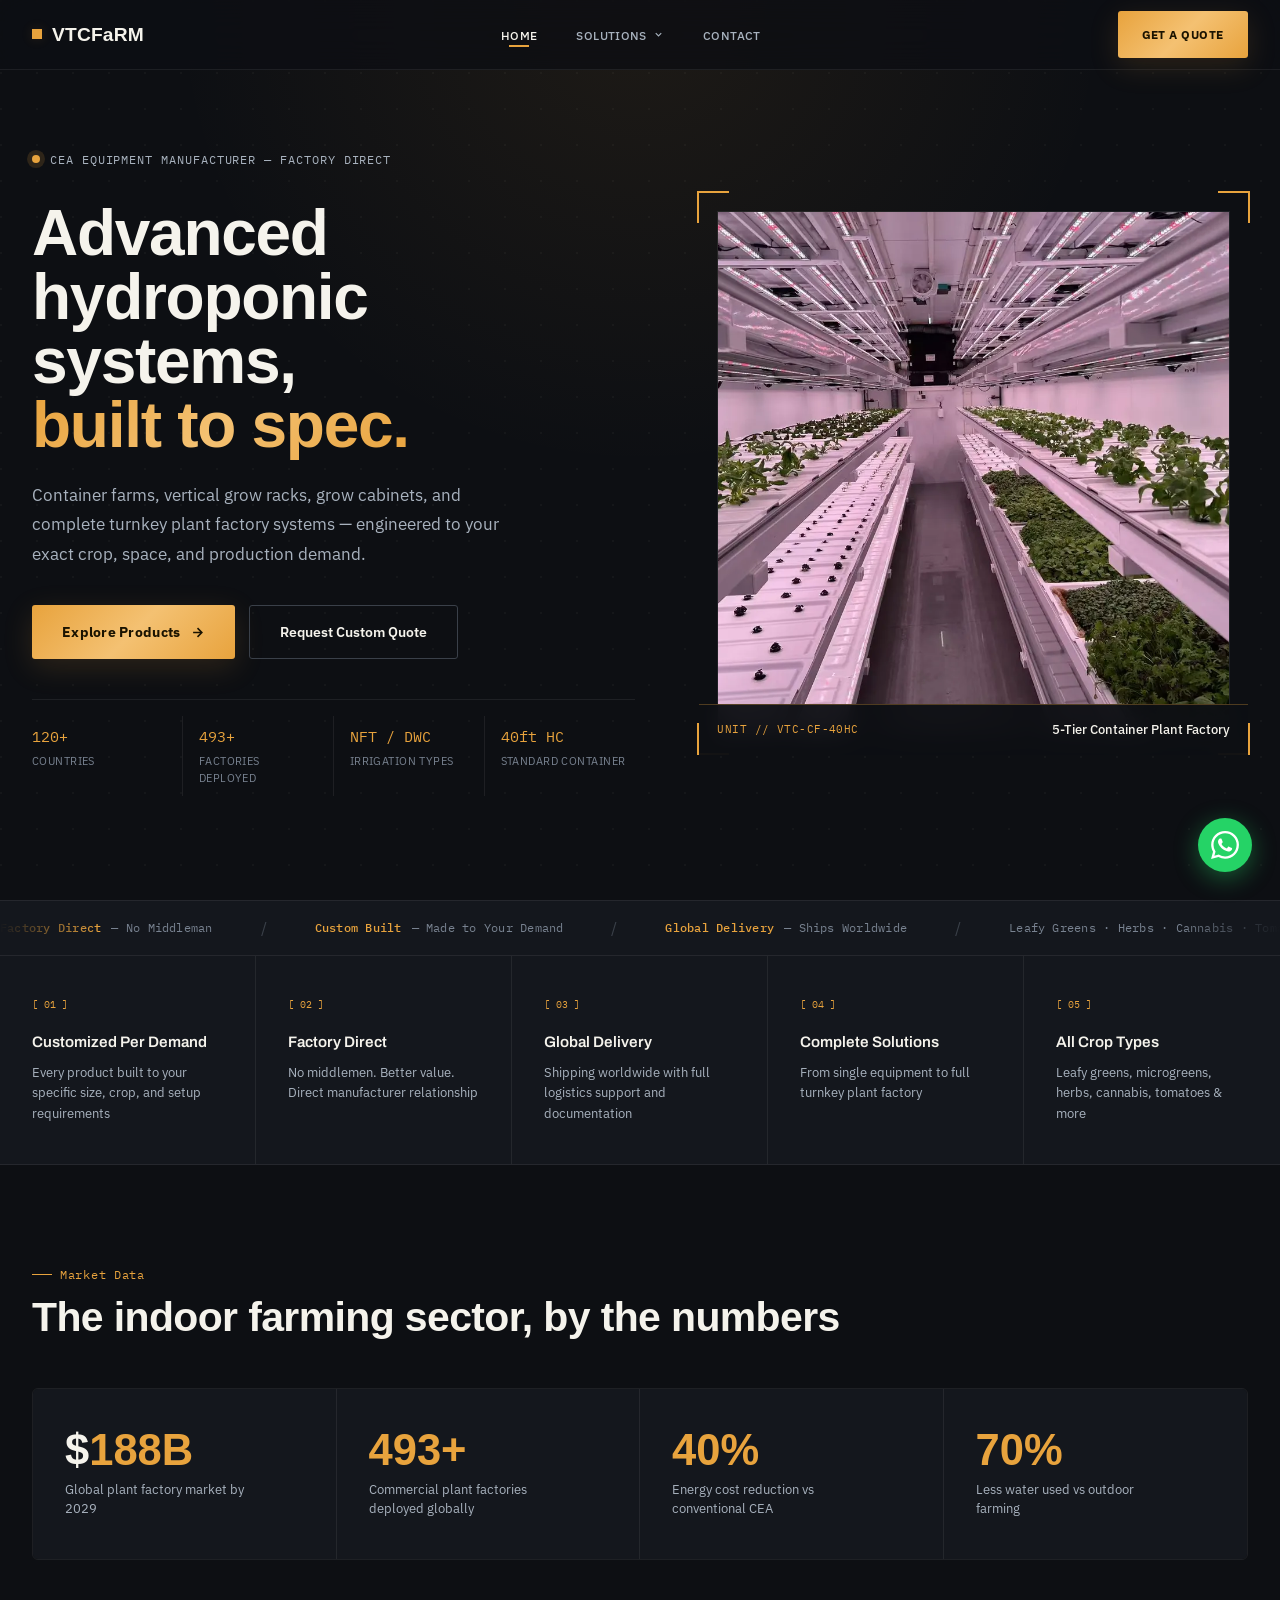
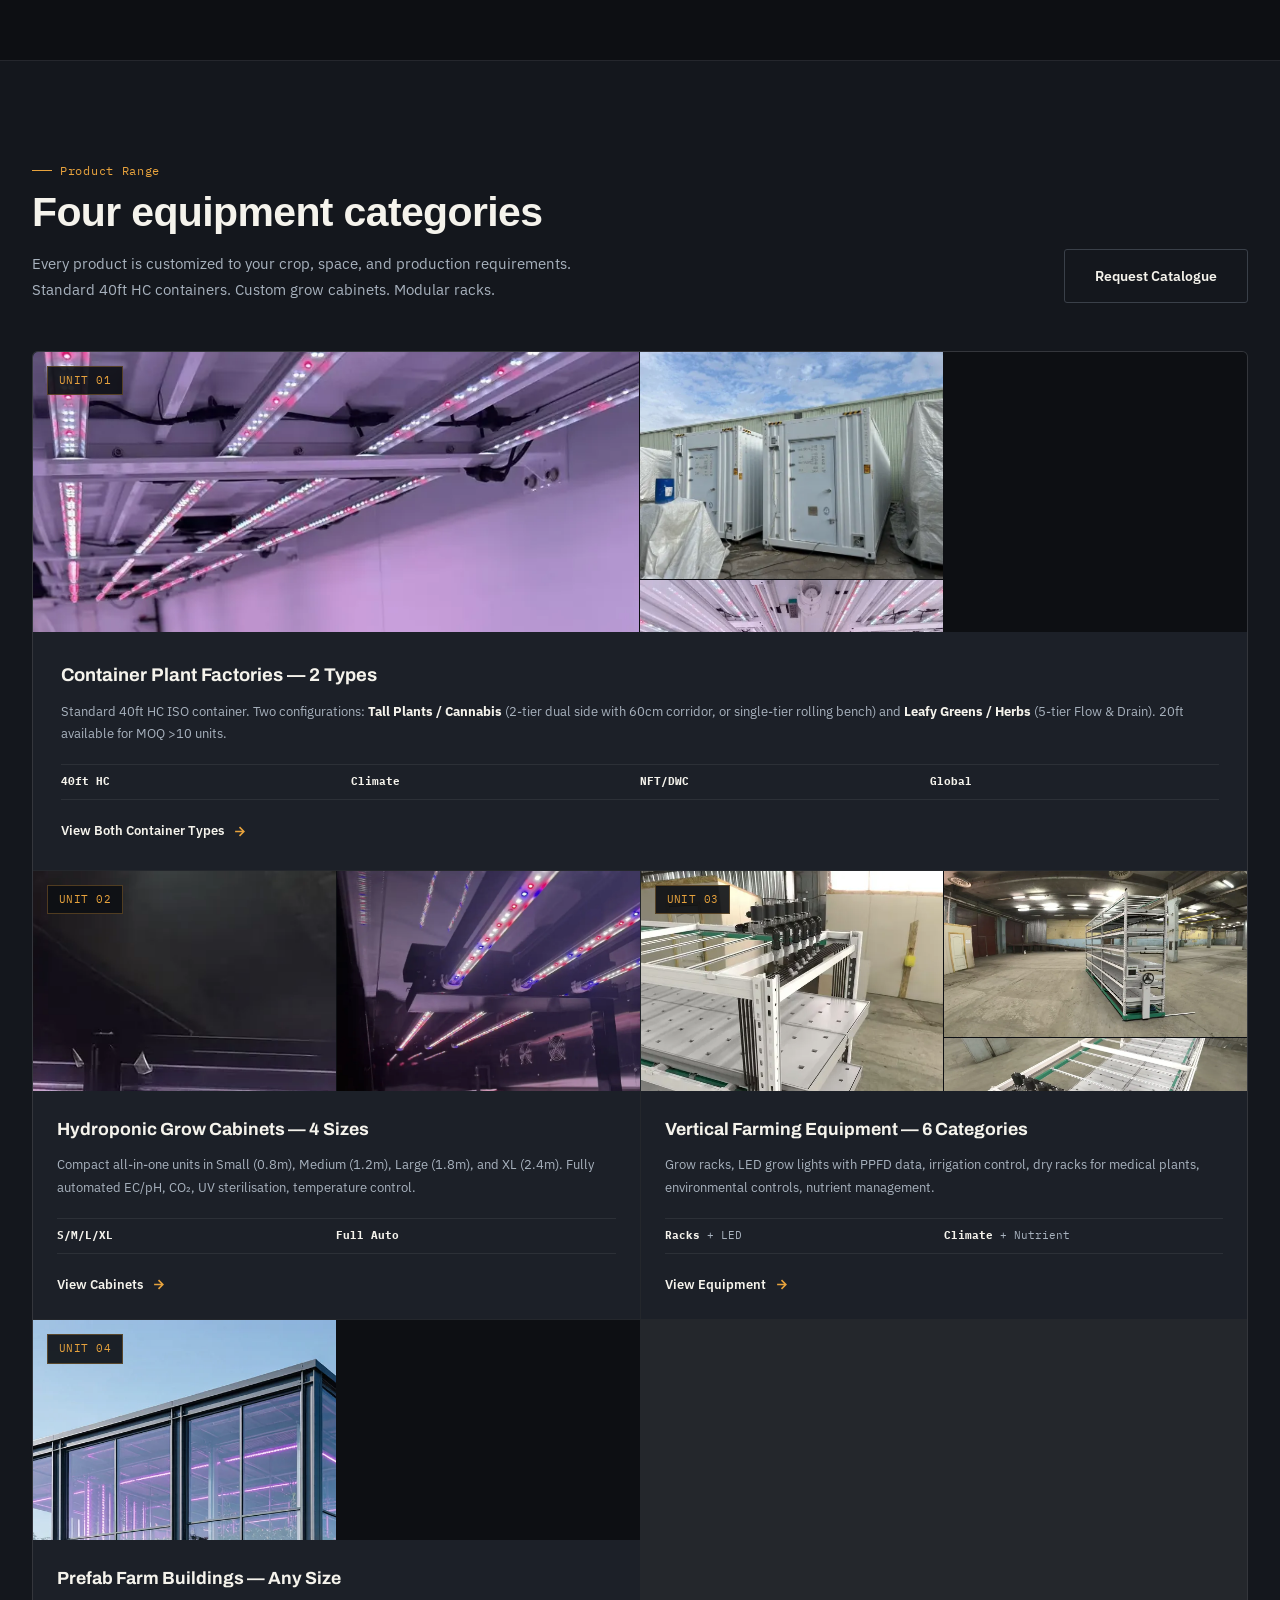
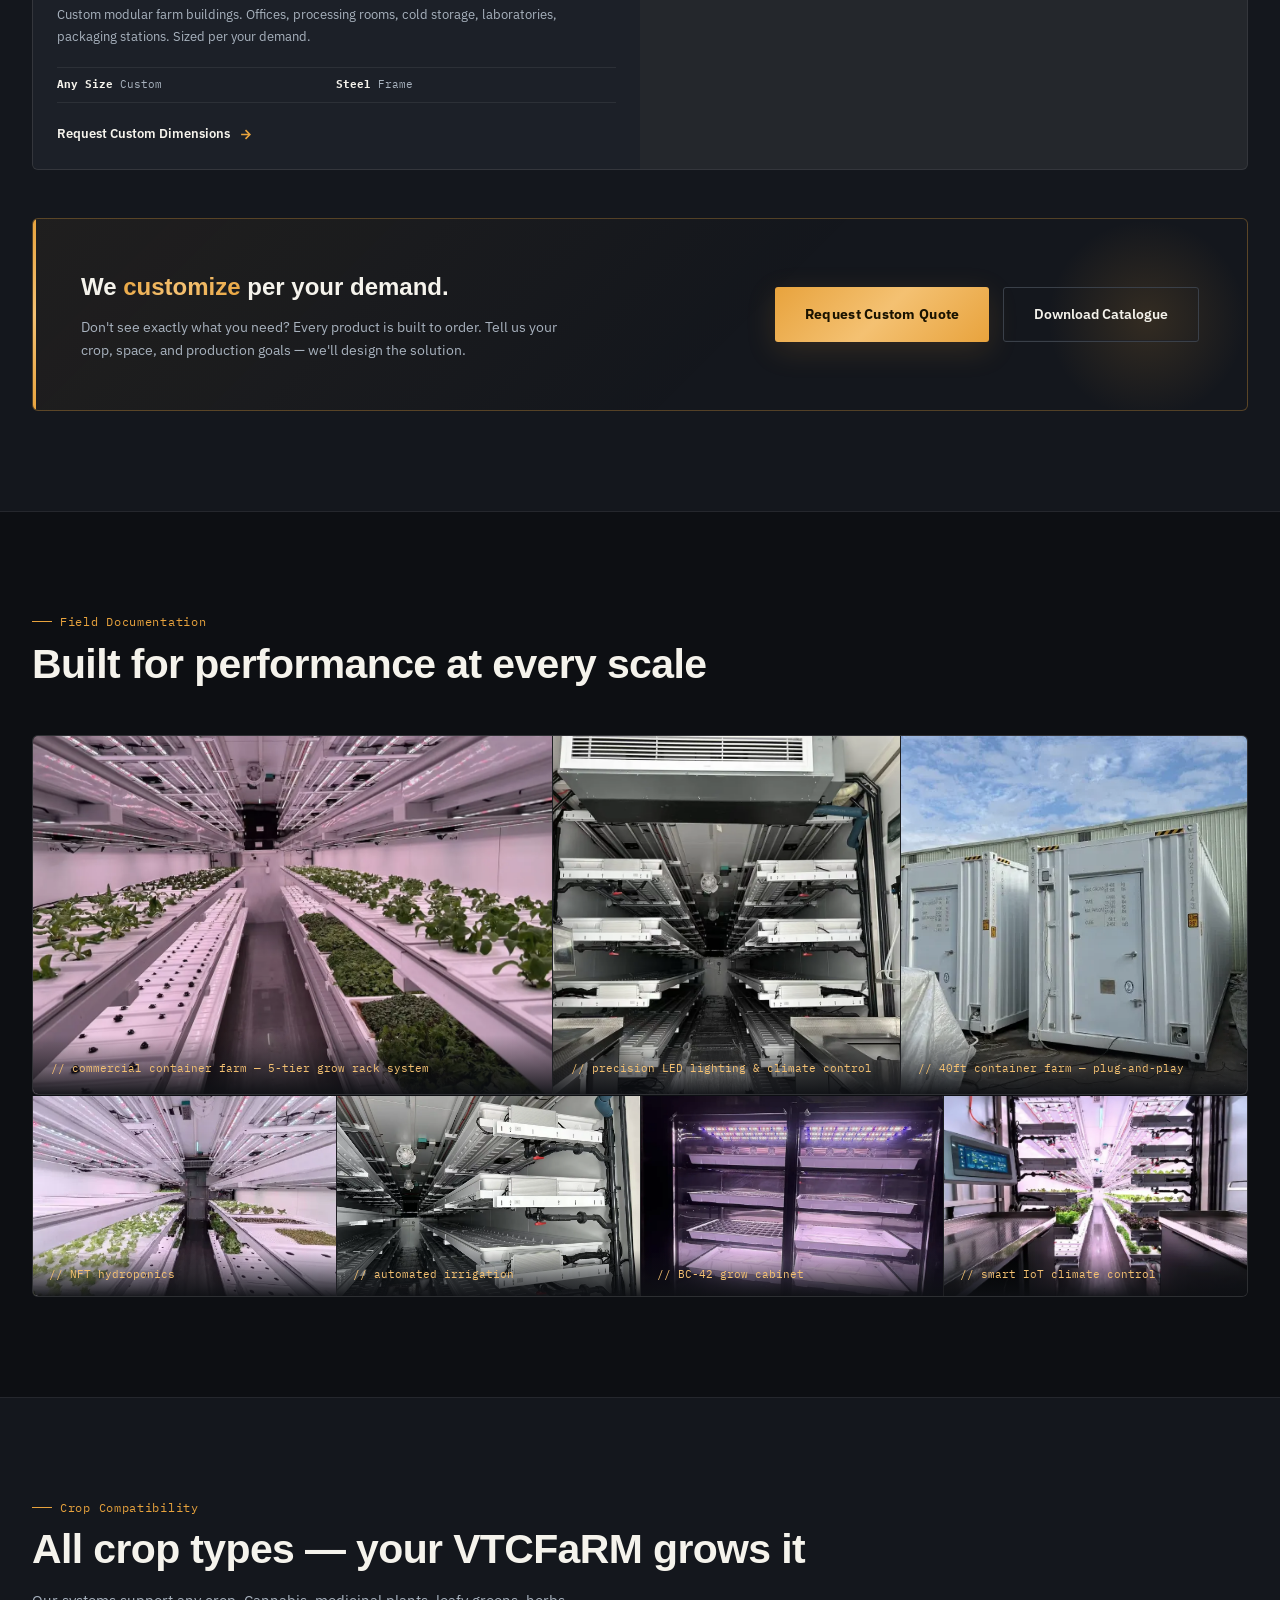
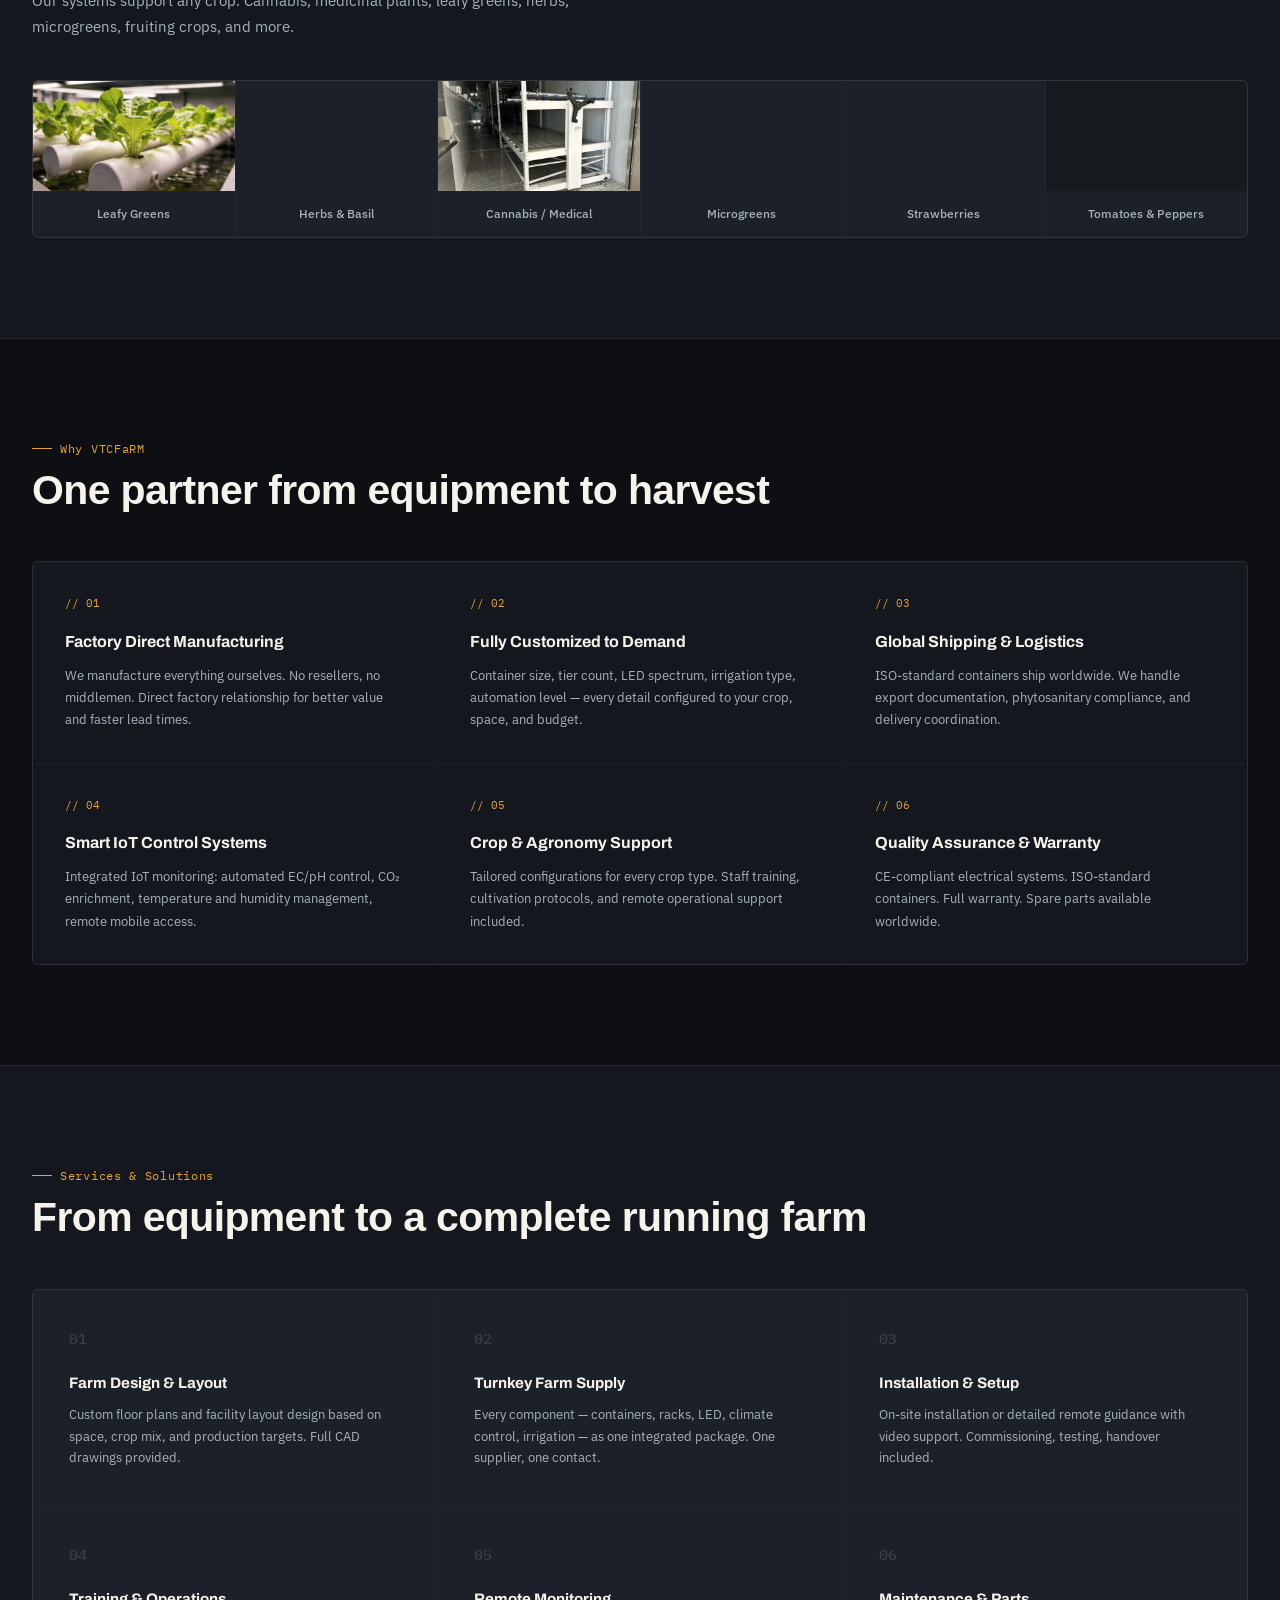
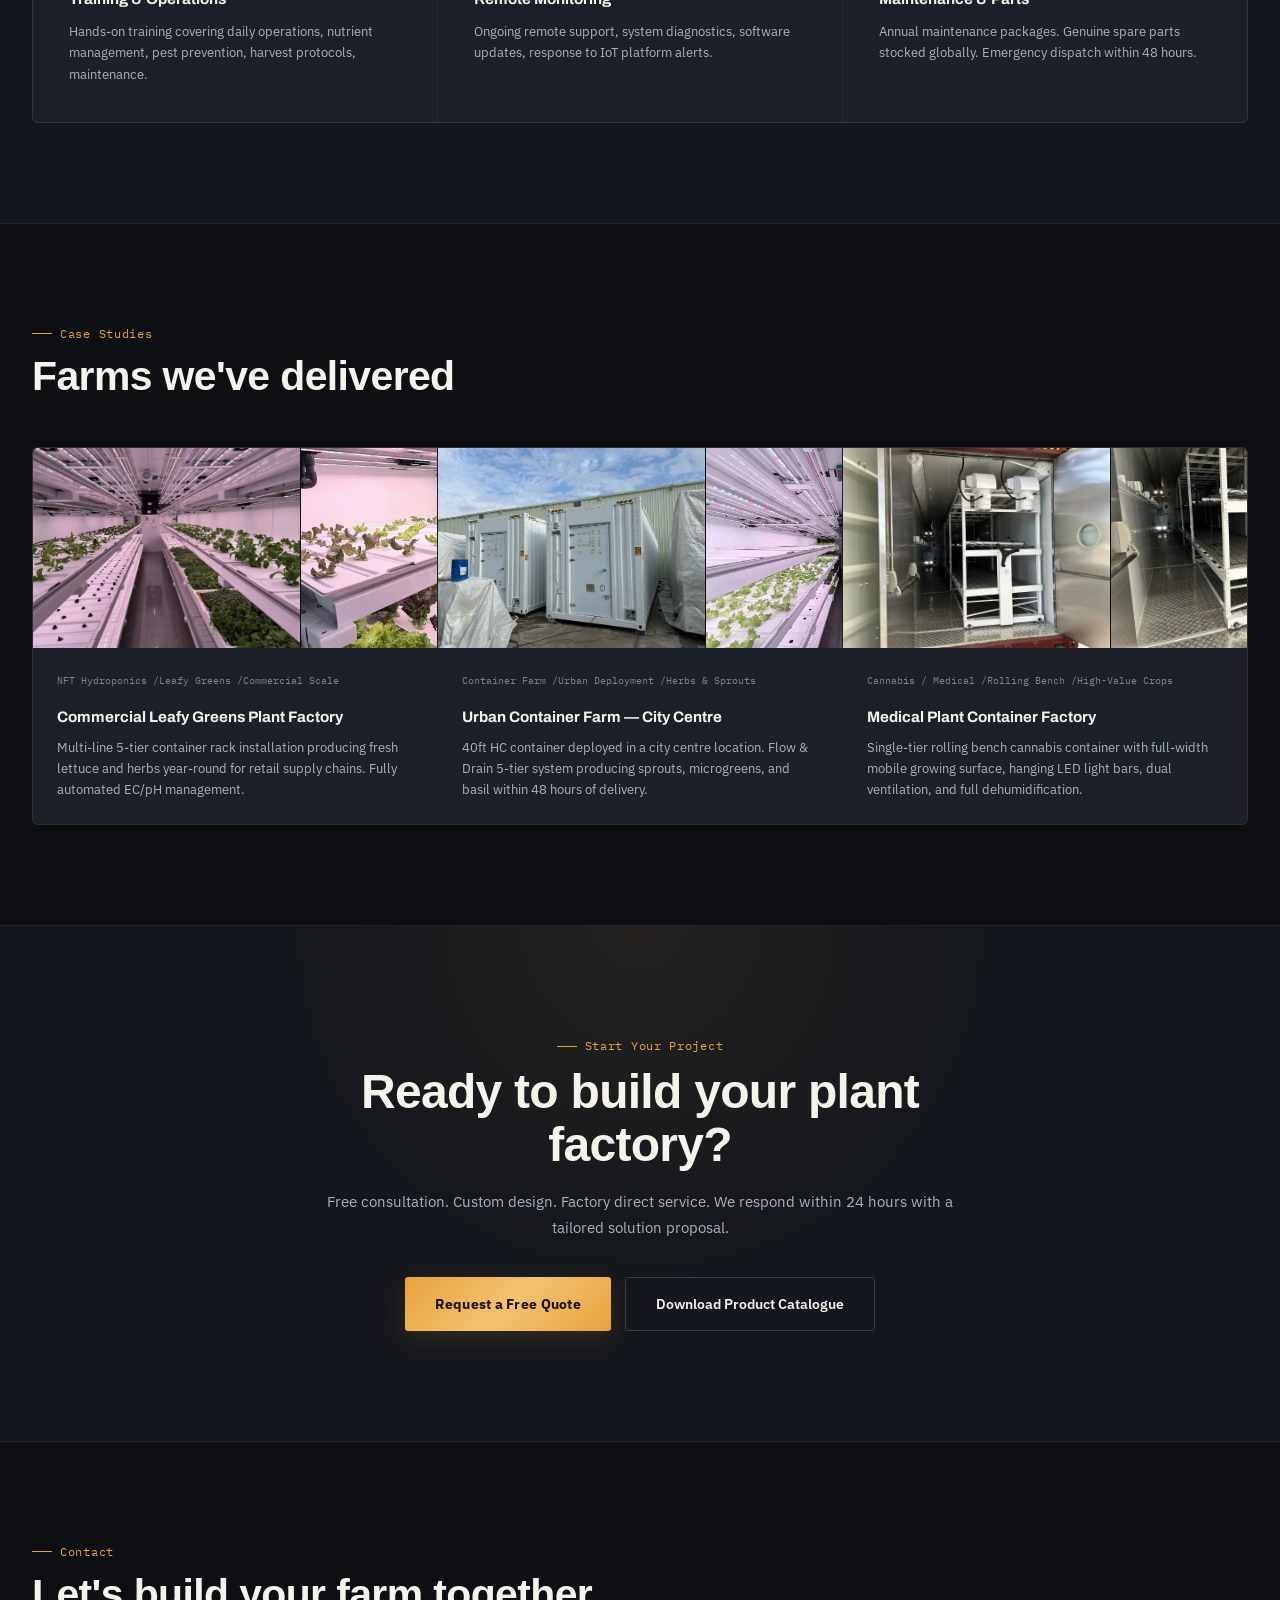
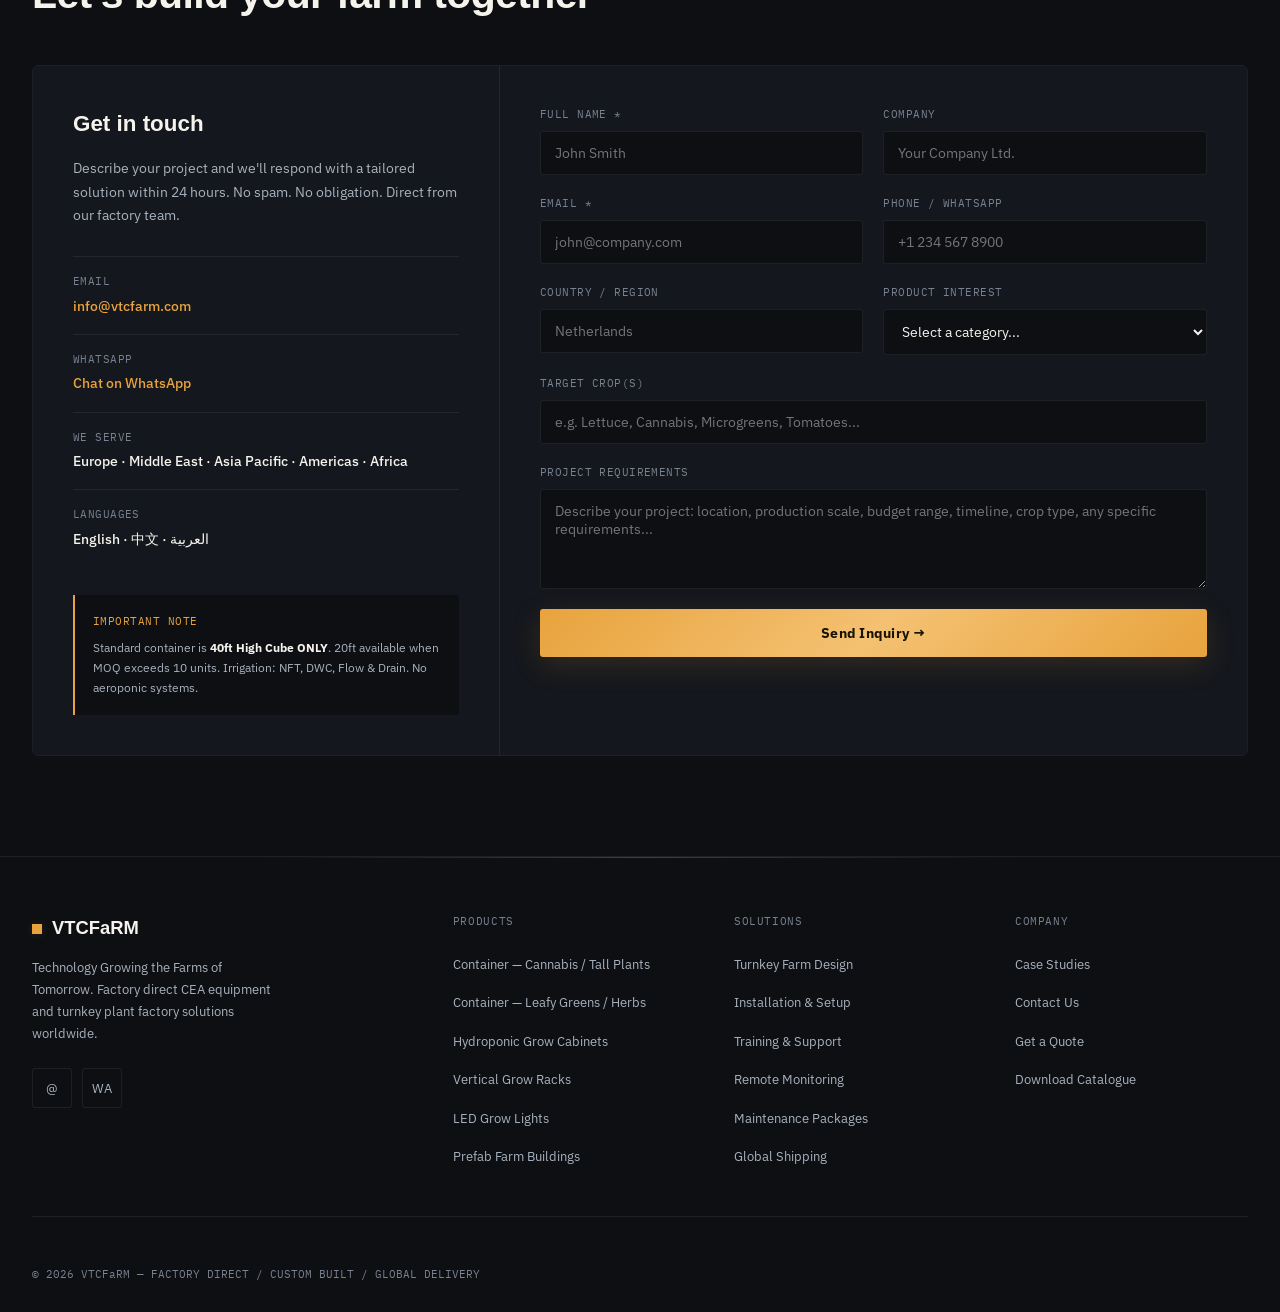
==== commit fb6f3ca5: "Add files via upload" ====
--- a/index.html
+++ b/index.html
@@ -359,19 +359,19 @@
 
     <div style="margin-top:3rem;display:grid;grid-template-columns:repeat(4,1fr);border:1px solid var(--hairline);border-radius:var(--r-lg);overflow:hidden">
       <div class="stat-card rev" data-idx="A" style="padding:2.5rem 2rem;border-right:1px solid var(--hairline);position:relative;background:var(--bg2);transition:background .3s">
-        <div style="font-family:var(--FDX);font-size:clamp(1.9rem,3.4vw,2.8rem);font-weight:700;color:var(--white);line-height:1;margin-bottom:.5rem">$<span class="ctr unit" data-t="188" style="color:var(--amber)">0</span><span style="color:var(--amber)">B</span></div>
+        <div style="font-family:var(--FDX);font-size:clamp(1.9rem,3.4vw,2.8rem);font-weight:700;color:var(--white);line-height:1;margin-bottom:.5rem">$<span style="color:var(--amber)">188</span><span style="color:var(--amber)">B</span></div>
         <div style="font-size:.8rem;color:var(--muted);line-height:1.5;max-width:180px">Global plant factory market by 2029</div>
       </div>
       <div class="stat-card rev d1" data-idx="B" style="padding:2.5rem 2rem;border-right:1px solid var(--hairline);position:relative;background:var(--bg2);transition:background .3s">
-        <div style="font-family:var(--FDX);font-size:clamp(1.9rem,3.4vw,2.8rem);font-weight:700;color:var(--white);line-height:1;margin-bottom:.5rem"><span class="ctr" data-t="493" style="color:var(--amber)">0</span><span style="color:var(--amber)">+</span></div>
+        <div style="font-family:var(--FDX);font-size:clamp(1.9rem,3.4vw,2.8rem);font-weight:700;color:var(--white);line-height:1;margin-bottom:.5rem"><span style="color:var(--amber)">493</span><span style="color:var(--amber)">+</span></div>
         <div style="font-size:.8rem;color:var(--muted);line-height:1.5;max-width:180px">Commercial plant factories deployed globally</div>
       </div>
       <div class="stat-card rev d2" data-idx="C" style="padding:2.5rem 2rem;border-right:1px solid var(--hairline);position:relative;background:var(--bg2);transition:background .3s">
-        <div style="font-family:var(--FDX);font-size:clamp(1.9rem,3.4vw,2.8rem);font-weight:700;color:var(--white);line-height:1;margin-bottom:.5rem"><span class="ctr" data-t="40" style="color:var(--amber)">0</span><span style="color:var(--amber)">%</span></div>
+        <div style="font-family:var(--FDX);font-size:clamp(1.9rem,3.4vw,2.8rem);font-weight:700;color:var(--white);line-height:1;margin-bottom:.5rem"><span style="color:var(--amber)">40</span><span style="color:var(--amber)">%</span></div>
         <div style="font-size:.8rem;color:var(--muted);line-height:1.5;max-width:180px">Energy cost reduction vs conventional CEA</div>
       </div>
       <div class="stat-card rev d3" data-idx="D" style="padding:2.5rem 2rem;position:relative;background:var(--bg2);transition:background .3s">
-        <div style="font-family:var(--FDX);font-size:clamp(1.9rem,3.4vw,2.8rem);font-weight:700;color:var(--white);line-height:1;margin-bottom:.5rem"><span class="ctr" data-t="70" style="color:var(--amber)">0</span><span style="color:var(--amber)">%</span></div>
+        <div style="font-family:var(--FDX);font-size:clamp(1.9rem,3.4vw,2.8rem);font-weight:700;color:var(--white);line-height:1;margin-bottom:.5rem"><span style="color:var(--amber)">70</span><span style="color:var(--amber)">%</span></div>
         <div style="font-size:.8rem;color:var(--muted);line-height:1.5;max-width:180px">Less water used vs outdoor farming</div>
       </div>
     </div>
@@ -921,23 +921,6 @@
 const io=new IntersectionObserver(entries=>{entries.forEach(e=>{if(e.isIntersecting)e.target.classList.add('in')})},{threshold:.1,rootMargin:'0px 0px -40px 0px'});
 document.querySelectorAll('.rev').forEach(el=>io.observe(el));
 
-// Counter animation
-const cio=new IntersectionObserver(entries=>{
-  entries.forEach(e=>{
-    if(e.isIntersecting&&!e.target.dataset.done){
-      e.target.dataset.done=true;
-      const target=+e.target.dataset.t,duration=2000,step=target/(duration/16);
-      let current=0;
-      const timer=setInterval(()=>{
-        current=Math.min(current+step,target);
-        e.target.textContent=Math.floor(current);
-        if(current>=target)clearInterval(timer);
-      },16);
-    }
-  });
-},{threshold:.5});
-document.querySelectorAll('.ctr').forEach(c=>cio.observe(c));
-
 // Form handling
 function submitForm(e){
   e.preventDefault();
